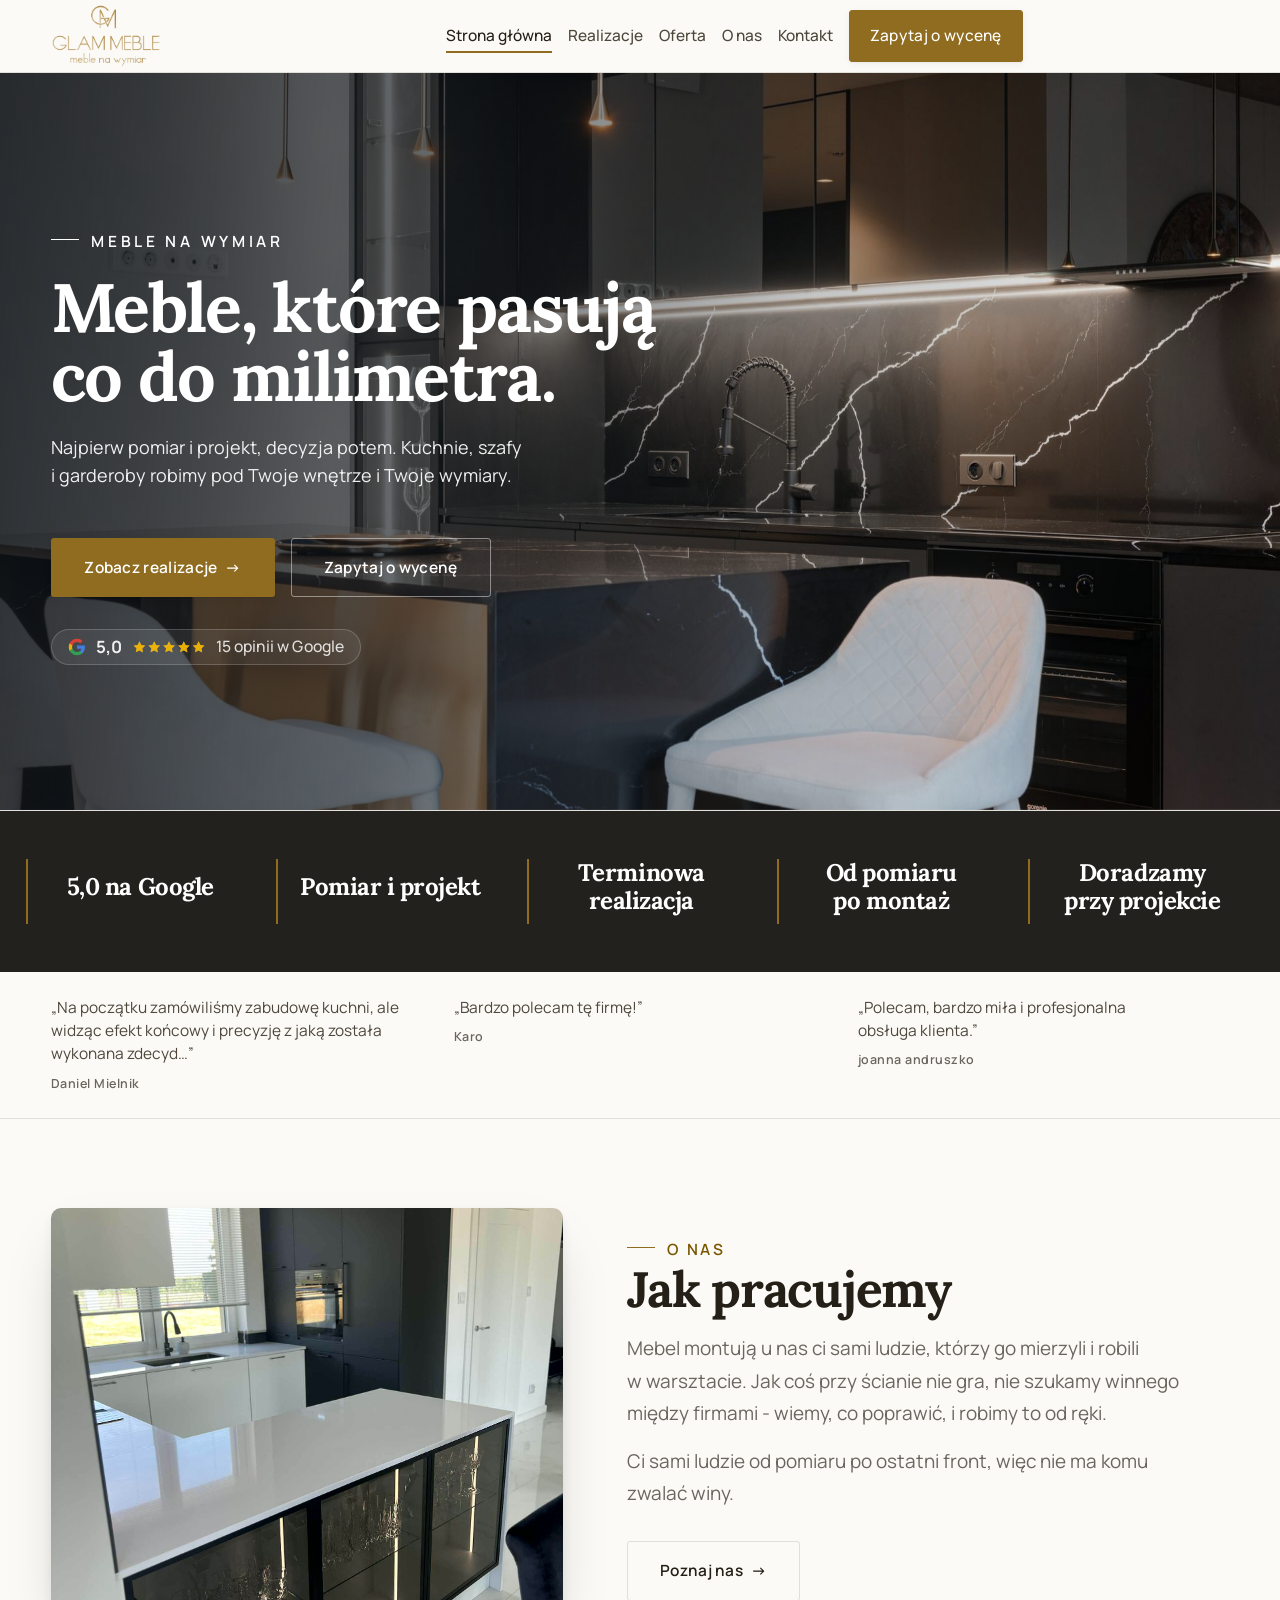
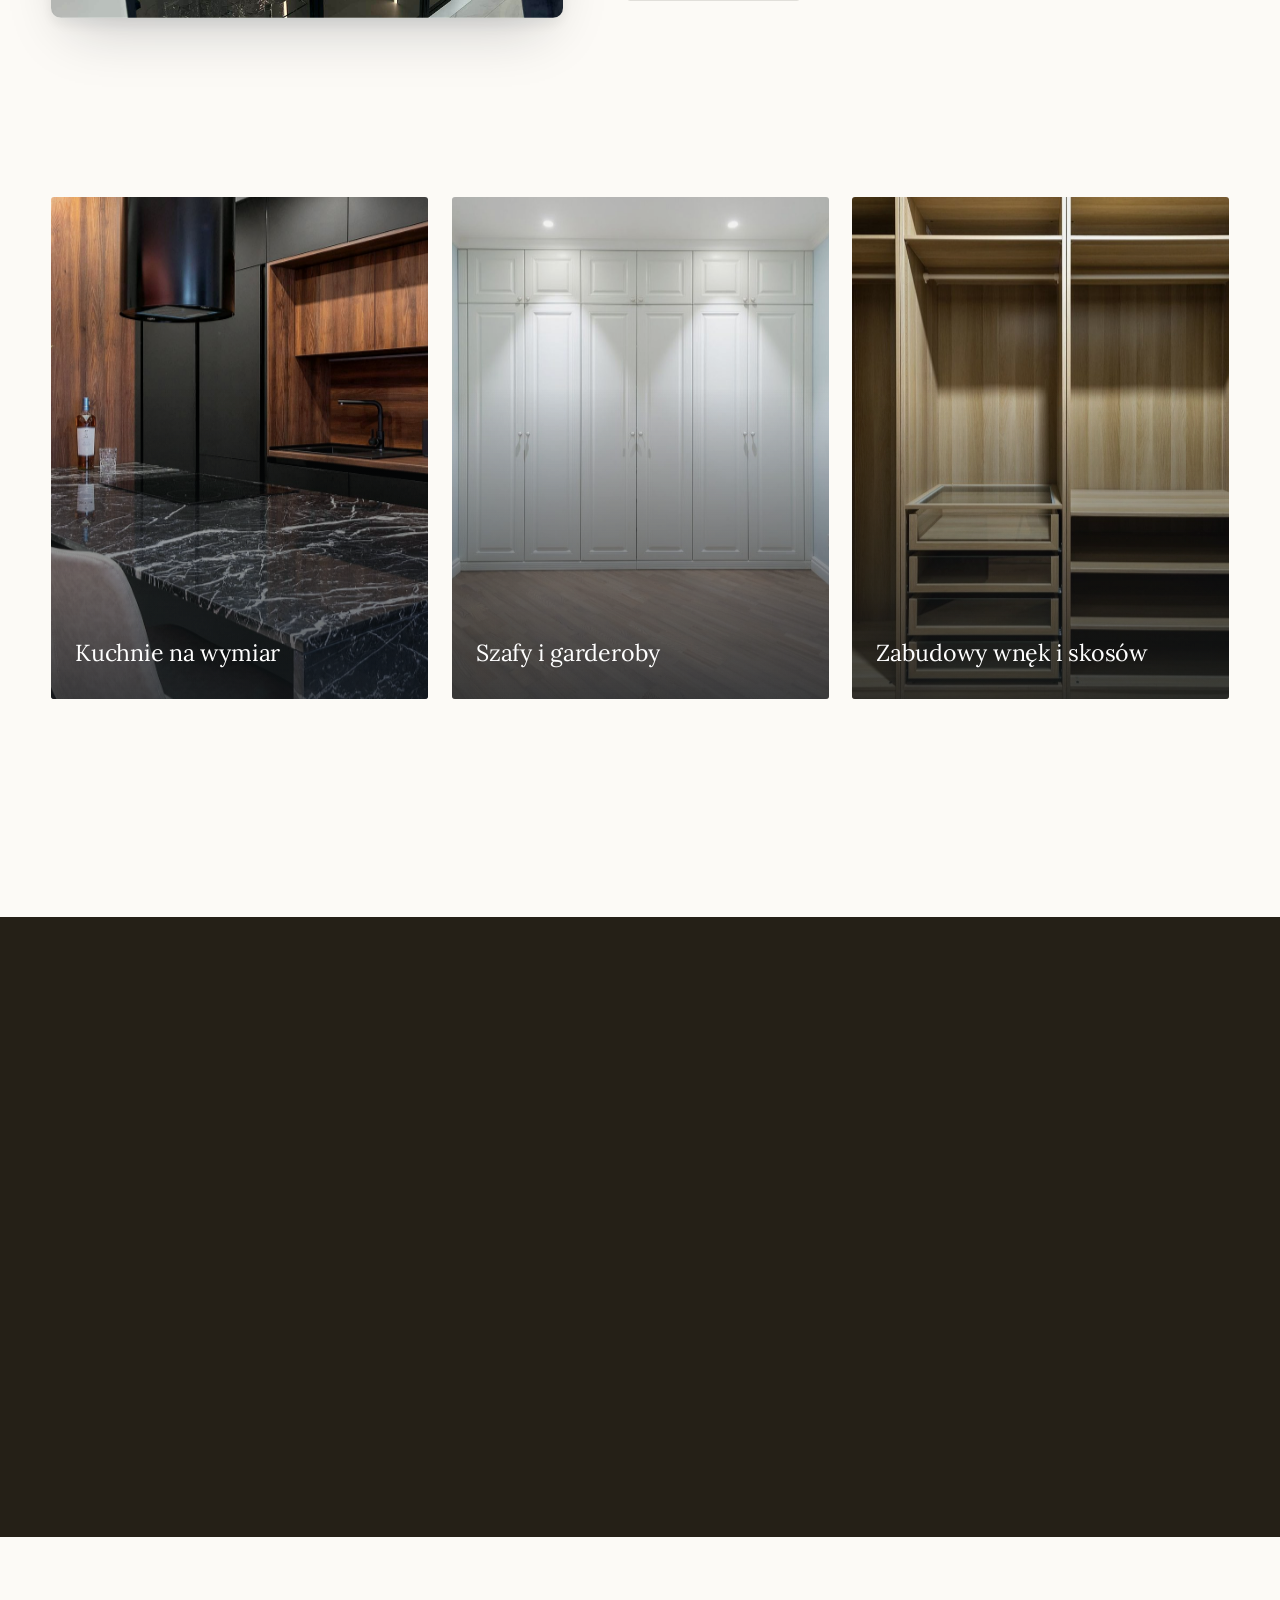
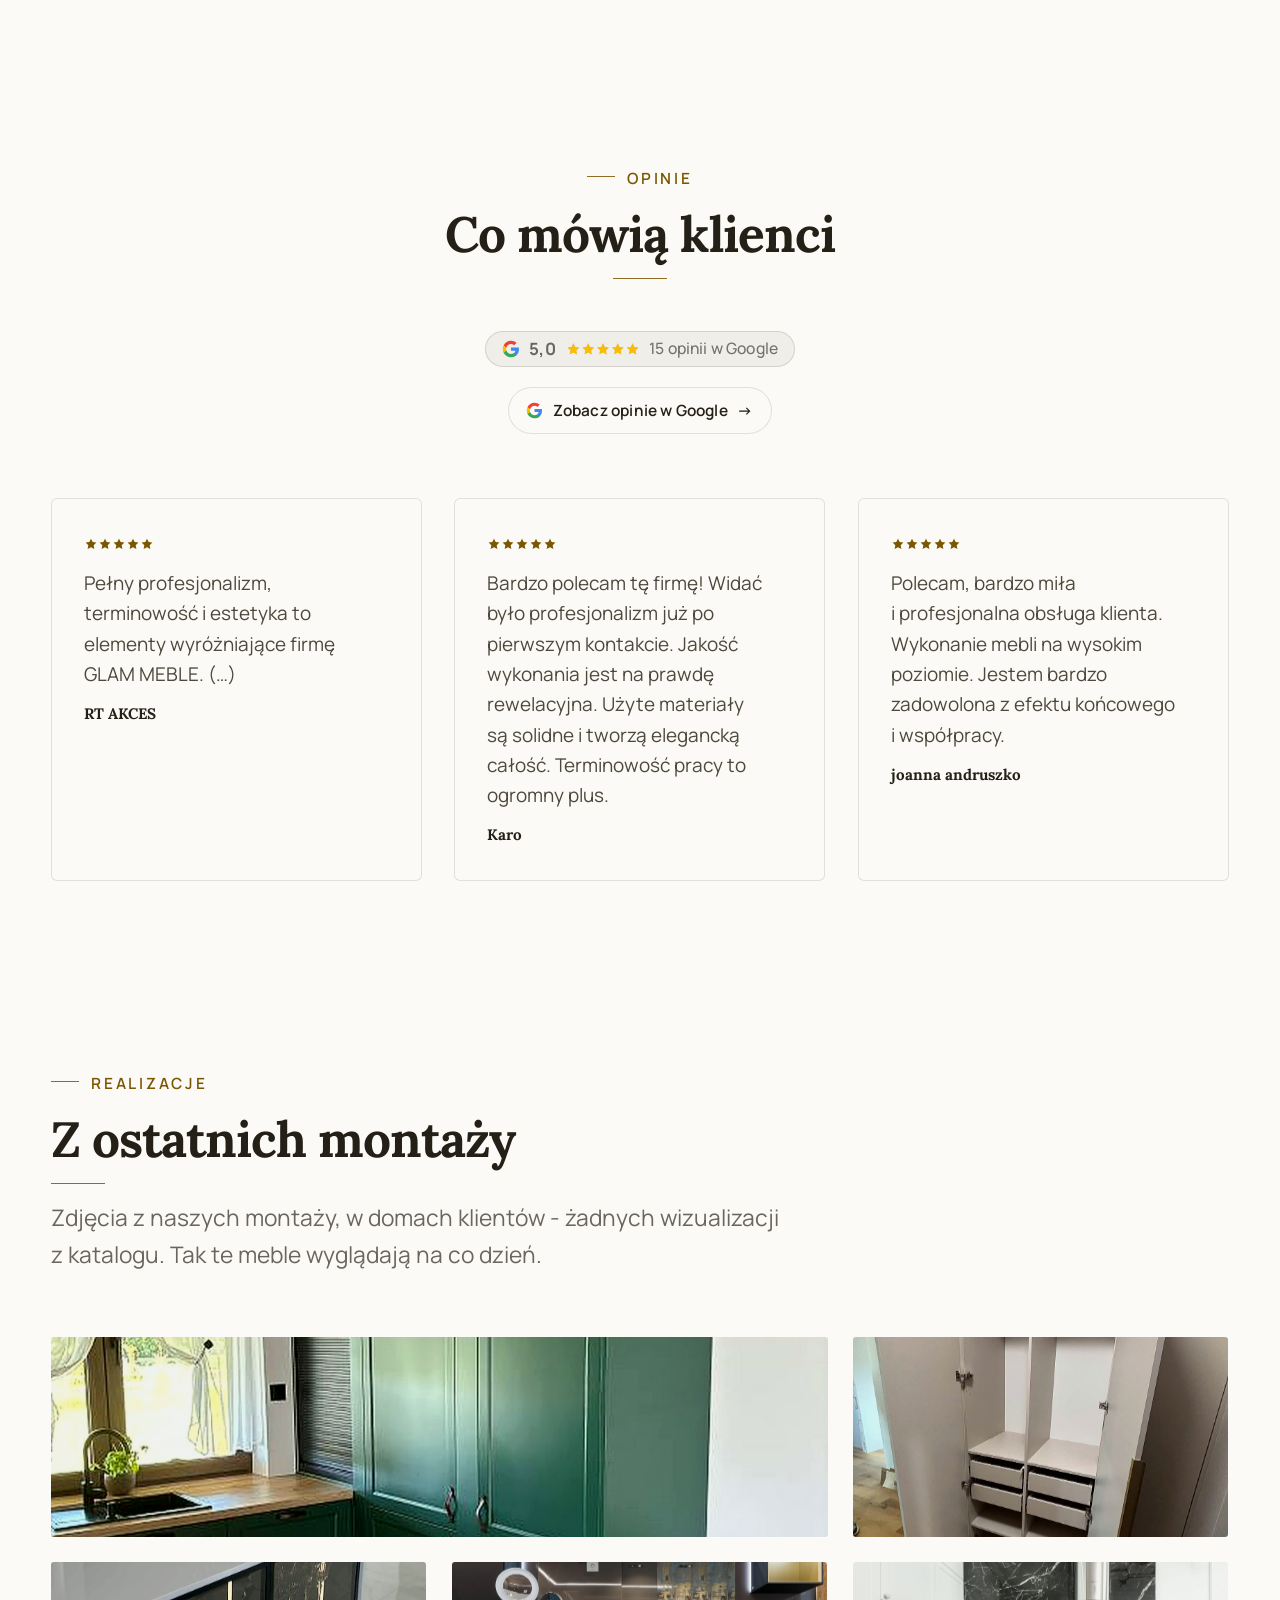
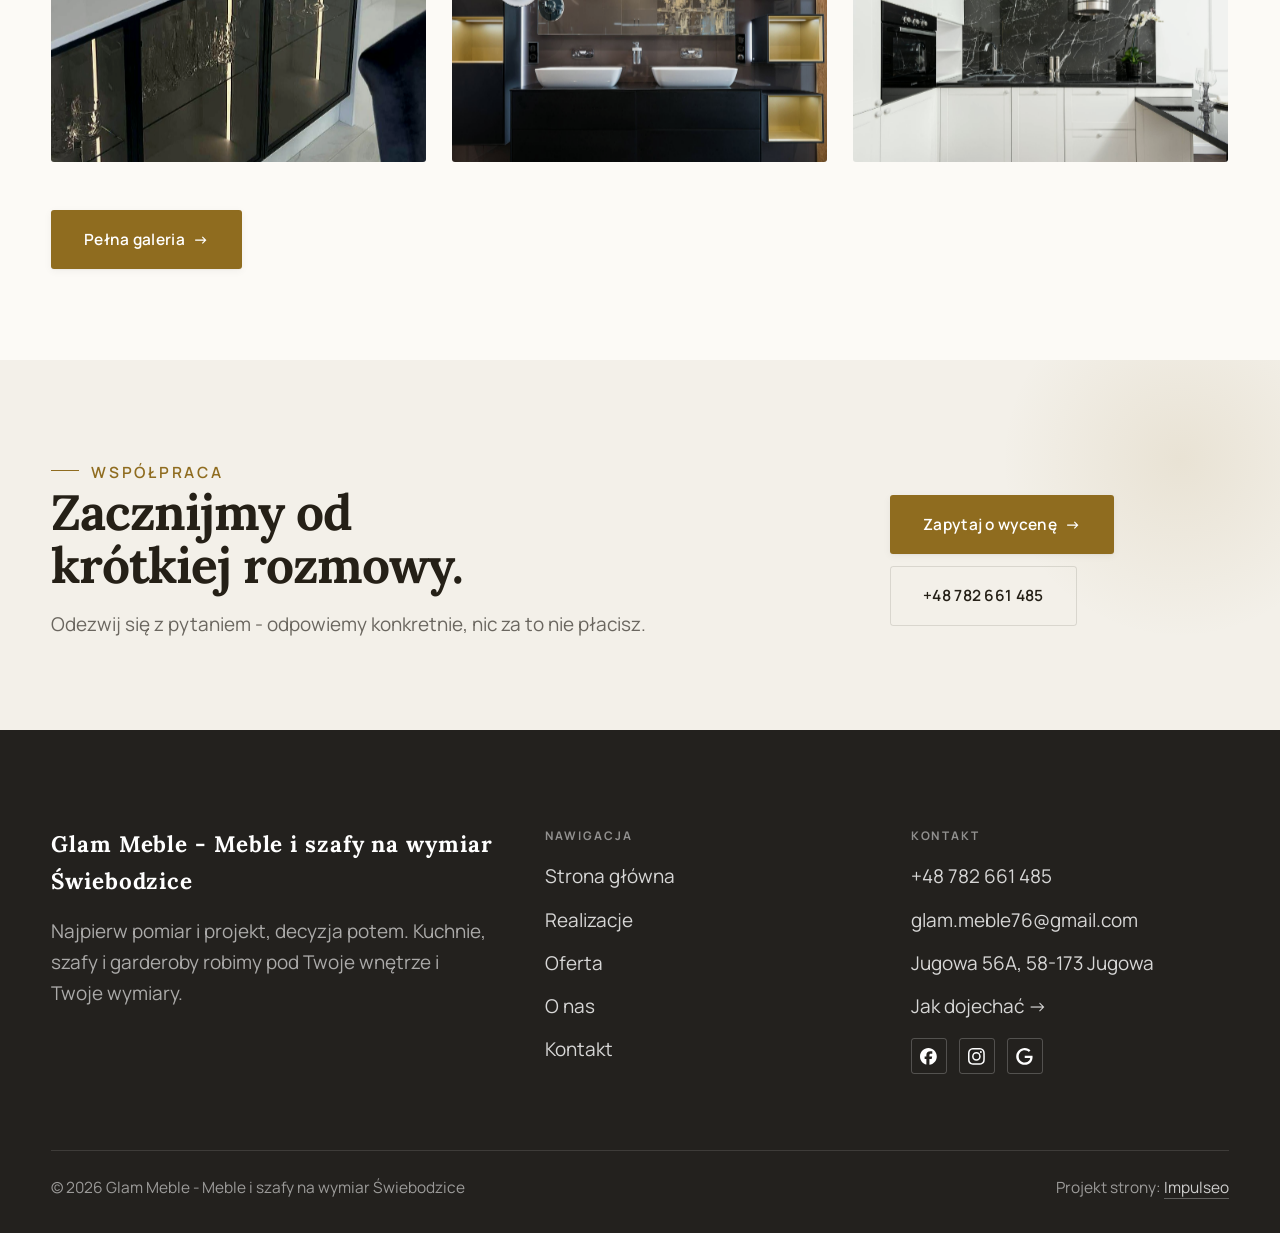
==== index.html @ 392a2110 "Strona demo: glam-meble-meble-i-szafy-na-wymiar-swiebodzice" ====
<!DOCTYPE html>
<html lang="pl">
<head>
<meta charset="UTF-8">
<meta name="viewport" content="width=device-width, initial-scale=1.0">
<title>Glam Meble - Meble i szafy na wymiar Świebodzice - meble na wymiar, kuchnie i szafy</title>
<meta name="description" content="Meble na wymiar w Świebodzicach: kuchnie, szafy i zabudowy pod Twoje wnętrze. Pomiar, projekt i montaż kuchni, szaf i garderób na wymiar. Zadzwoń: +48 782 661 485.">
<link rel="canonical" href="https://impulseo-pl.github.io/glam-meble-meble-i-szafy-na-wymiar-swiebodzice/">
<meta name="robots" content="noindex, nofollow">
<meta property="og:type" content="website">
<meta property="og:locale" content="pl_PL">
<meta property="og:site_name" content="Glam Meble - Meble i szafy na wymiar Świebodzice">
<meta property="og:title" content="Glam Meble - Meble i szafy na wymiar Świebodzice - meble na wymiar, kuchnie i szafy">
<meta property="og:description" content="Meble na wymiar w Świebodzicach: kuchnie, szafy i zabudowy pod Twoje wnętrze. Pomiar, projekt i montaż kuchni, szaf i garderób na wymiar. Zadzwoń: +48 782 661 485.">
<meta property="og:url" content="https://impulseo-pl.github.io/glam-meble-meble-i-szafy-na-wymiar-swiebodzice/">
<meta property="og:image" content="https://impulseo-pl.github.io/glam-meble-meble-i-szafy-na-wymiar-swiebodzice/img/og.jpg">
<meta property="og:image:width" content="1200">
<meta property="og:image:height" content="630">
<meta name="twitter:card" content="summary_large_image">
<script type="application/ld+json">{"@context": "https://schema.org", "@type": "HomeAndConstructionBusiness", "name": "Glam Meble - Meble i szafy na wymiar Świebodzice", "url": "https://impulseo-pl.github.io/glam-meble-meble-i-szafy-na-wymiar-swiebodzice/", "telephone": "+48782661485", "image": "https://impulseo-pl.github.io/glam-meble-meble-i-szafy-na-wymiar-swiebodzice/img/og.jpg", "areaServed": "Świebodzice", "sameAs": ["https://www.facebook.com/p/Glam-Meble-61574388712407/", "https://www.instagram.com/glam_meble_/", "https://www.google.com/maps?cid=4257442915311212069"]}</script>
<link rel="preconnect" href="https://fonts.googleapis.com">
<link rel="preconnect" href="https://fonts.gstatic.com" crossorigin>
<link href="https://fonts.googleapis.com/css2?family=Lora:wght@500;600;700&family=Manrope:wght@400;500;600&display=swap" rel="stylesheet">
<link rel="stylesheet" href="assets/styles.css?v=4cec102a">
</head>
<body>

<header class="nav">
  <div class="wrap nav-inner">
    <a class="brand brand-has-logo" href="index.html"><img class="brand-logo" src="img/logo.png" alt="Glam Meble - Meble i szafy na wymiar Świebodzice" width="603" height="350" decoding="async"></a>
    <nav class="nav-links">
      <a href="index.html" class="active" aria-current="page">Strona główna</a>
      <a href="realizacje.html">Realizacje</a>
      <a href="oferta.html">Oferta</a>
      <a href="o-nas.html">O nas</a>
      <a href="kontakt.html">Kontakt</a>
      <a href="kontakt.html" class="btn btn-accent">Zapytaj o wycenę</a>
    </nav>
    <button class="nav-toggle" aria-label="Menu"><span></span><span></span><span></span></button>
  </div>
</header>

<main>
<section class="hero-cine">
  <img src="img/hero.jpg" fetchpriority="high" data-rotate="img/g3.jpg|img/g5.jpg" alt="Glam Meble - Meble i szafy na wymiar Świebodzice - Meble, które pasują co do milimetra. " width="1772" height="1166">
  <div class="wrap">
    <div class="hero-copy">
      <span class="eyebrow">Meble na wymiar</span>
      <h1>Meble, które pasują co do milimetra. </h1>
      <p class="lead">Najpierw pomiar i projekt, decyzja potem. Kuchnie, szafy i garderoby robimy pod Twoje wnętrze i Twoje wymiary.</p>
      <div class="hero-actions">
        <a href="realizacje.html" class="btn btn-accent">Zobacz realizacje <span class="arr">→</span></a>
        <a href="kontakt.html" class="btn btn-ghost btn-on-dark">Zapytaj o wycenę</a>
      </div>
      <div style="margin-top:var(--space-6);color:#fff;font-weight:600;letter-spacing:.02em;opacity:.92"><span class="g-badge"><svg class="gb-ico" viewBox="0 0 24 24" width="18" height="18" aria-hidden="true"><path fill="#4285F4" d="M22.56 12.25c0-.78-.07-1.53-.2-2.25H12v4.26h5.92c-.26 1.37-1.04 2.53-2.21 3.31v2.77h3.57c2.08-1.92 3.28-4.74 3.28-8.09z"/><path fill="#34A853" d="M12 23c2.97 0 5.46-.98 7.28-2.66l-3.57-2.77c-.98.66-2.23 1.06-3.71 1.06-2.86 0-5.29-1.93-6.16-4.53H2.18v2.84C3.99 20.53 7.7 23 12 23z"/><path fill="#FBBC05" d="M5.84 14.09c-.22-.66-.35-1.36-.35-2.09s.13-1.43.35-2.09V7.07H2.18C1.43 8.55 1 10.22 1 12s.43 3.45 1.18 4.93l2.85-2.22.81-.62z"/><path fill="#EA4335" d="M12 5.38c1.62 0 3.06.56 4.21 1.64l3.15-3.15C17.45 2.09 14.97 1 12 1 7.7 1 3.99 3.47 2.18 7.07l3.66 2.84c.87-2.6 3.3-4.53 6.16-4.53z"/></svg><b class="gb-ocena">5,0</b><svg class="gb-stars" viewBox="0 0 90 18" width="74" height="14.8" aria-hidden="true"><g fill="currentColor" opacity=".26"><path transform="translate(0,0)" d="M9 1.6l2.2 4.46 4.92.72-3.56 3.47.84 4.9L9 12.74l-4.4 2.31.84-4.9L1.88 6.68l4.92-.72L9 1.6Z"/><path transform="translate(18,0)" d="M9 1.6l2.2 4.46 4.92.72-3.56 3.47.84 4.9L9 12.74l-4.4 2.31.84-4.9L1.88 6.68l4.92-.72L9 1.6Z"/><path transform="translate(36,0)" d="M9 1.6l2.2 4.46 4.92.72-3.56 3.47.84 4.9L9 12.74l-4.4 2.31.84-4.9L1.88 6.68l4.92-.72L9 1.6Z"/><path transform="translate(54,0)" d="M9 1.6l2.2 4.46 4.92.72-3.56 3.47.84 4.9L9 12.74l-4.4 2.31.84-4.9L1.88 6.68l4.92-.72L9 1.6Z"/><path transform="translate(72,0)" d="M9 1.6l2.2 4.46 4.92.72-3.56 3.47.84 4.9L9 12.74l-4.4 2.31.84-4.9L1.88 6.68l4.92-.72L9 1.6Z"/></g><clipPath id="gs1000"><rect x="0" y="0" width="90.0" height="18"/></clipPath><g fill="#FBBC04" clip-path="url(#gs1000)"><path transform="translate(0,0)" d="M9 1.6l2.2 4.46 4.92.72-3.56 3.47.84 4.9L9 12.74l-4.4 2.31.84-4.9L1.88 6.68l4.92-.72L9 1.6Z"/><path transform="translate(18,0)" d="M9 1.6l2.2 4.46 4.92.72-3.56 3.47.84 4.9L9 12.74l-4.4 2.31.84-4.9L1.88 6.68l4.92-.72L9 1.6Z"/><path transform="translate(36,0)" d="M9 1.6l2.2 4.46 4.92.72-3.56 3.47.84 4.9L9 12.74l-4.4 2.31.84-4.9L1.88 6.68l4.92-.72L9 1.6Z"/><path transform="translate(54,0)" d="M9 1.6l2.2 4.46 4.92.72-3.56 3.47.84 4.9L9 12.74l-4.4 2.31.84-4.9L1.88 6.68l4.92-.72L9 1.6Z"/><path transform="translate(72,0)" d="M9 1.6l2.2 4.46 4.92.72-3.56 3.47.84 4.9L9 12.74l-4.4 2.31.84-4.9L1.88 6.68l4.92-.72L9 1.6Z"/></g></svg><span class="gb-txt">15 opinii w Google</span></span></div>
    </div>
  </div>
</section>
<section class="strip n-5" style="padding-block:0">
  <div class="wrap">
    <div class="item reveal"><div class="k">5,0 na Google</div><div class="v"></div></div>
    <div class="item reveal"><div class="k">Pomiar i projekt</div><div class="v"></div></div>
    <div class="item reveal"><div class="k">Terminowa realizacja</div><div class="v"></div></div>
    <div class="item reveal"><div class="k">Od pomiaru po montaż</div><div class="v"></div></div>
    <div class="item reveal"><div class="k">Doradzamy przy projekcie</div><div class="v"></div></div>
  </div>
</section>
<section class="opinie-mini" aria-label="Opinie klientów">
  <div class="wrap">
    <div class="om-row">
      <div class="om-item reveal"><blockquote>„Na początku zamówiliśmy zabudowę kuchni, ale widząc efekt końcowy i precyzję z jaką została wykonana zdecyd…”</blockquote><span class="om-autor">Daniel Mielnik</span></div>
      <div class="om-item reveal"><blockquote>„Bardzo polecam tę firmę!”</blockquote><span class="om-autor">Karo</span></div>
      <div class="om-item reveal"><blockquote>„Polecam, bardzo miła i profesjonalna obsługa klienta.”</blockquote><span class="om-autor">joanna andruszko</span></div>
    </div>
  </div>
</section>
<section>
  <div class="wrap split">
    <div class="split-art reveal"><img src="img/about.jpg" alt="Glam Meble - Meble i szafy na wymiar Świebodzice - realizacja" loading="lazy" width="1536" height="2048" decoding="async"></div>
    <div class="split-copy reveal">
      <span class="eyebrow">O nas</span>
      <h2>Jak pracujemy</h2>
      <p class="muted">Mebel montują u nas ci sami ludzie, którzy go mierzyli i robili w warsztacie. Jak coś przy ścianie nie gra, nie szukamy winnego między firmami - wiemy, co poprawić, i robimy to od ręki.</p>
      <p class="muted">Ci sami ludzie od pomiaru po ostatni front, więc nie ma komu zwalać winy.</p>
      <a href="o-nas.html" class="btn btn-ghost">Poznaj nas <span class="arr">→</span></a>
    </div>
  </div>
</section>
<section class="gateways-band">
  <div class="wrap">
    <div class="gateways">
      <a href="oferta.html" class="gateway reveal"><img src="img/g8.jpg" alt="Kuchnie na wymiar" loading="lazy" width="1600" height="1066" decoding="async"><span class="g-ttl">Kuchnie na wymiar</span></a>
      <a href="oferta.html" class="gateway reveal"><img src="img/g14.jpg" alt="Szafy i garderoby" loading="lazy" width="1600" height="1068" decoding="async"><span class="g-ttl">Szafy i garderoby</span></a>
      <a href="oferta.html" class="gateway reveal"><img src="img/g9.jpg" alt="Zabudowy wnęk i skosów" loading="lazy" width="1600" height="1067" decoding="async"><span class="g-ttl">Zabudowy wnęk i skosów</span></a>
    </div>
  </div>
</section>
<section class="stopklatka" aria-hidden="true">
  <div class="stk-bg" style="background-image:url(img/g13.jpg)"></div>
</section>
<section class="opinie">
  <div class="wrap">
    <div class="head center reveal">
      <span class="eyebrow">Opinie</span>
      <h2>Co mówią klienci</h2>
    </div>
    <p class="op-meta reveal"><span class="g-badge"><svg class="gb-ico" viewBox="0 0 24 24" width="18" height="18" aria-hidden="true"><path fill="#4285F4" d="M22.56 12.25c0-.78-.07-1.53-.2-2.25H12v4.26h5.92c-.26 1.37-1.04 2.53-2.21 3.31v2.77h3.57c2.08-1.92 3.28-4.74 3.28-8.09z"/><path fill="#34A853" d="M12 23c2.97 0 5.46-.98 7.28-2.66l-3.57-2.77c-.98.66-2.23 1.06-3.71 1.06-2.86 0-5.29-1.93-6.16-4.53H2.18v2.84C3.99 20.53 7.7 23 12 23z"/><path fill="#FBBC05" d="M5.84 14.09c-.22-.66-.35-1.36-.35-2.09s.13-1.43.35-2.09V7.07H2.18C1.43 8.55 1 10.22 1 12s.43 3.45 1.18 4.93l2.85-2.22.81-.62z"/><path fill="#EA4335" d="M12 5.38c1.62 0 3.06.56 4.21 1.64l3.15-3.15C17.45 2.09 14.97 1 12 1 7.7 1 3.99 3.47 2.18 7.07l3.66 2.84c.87-2.6 3.3-4.53 6.16-4.53z"/></svg><b class="gb-ocena">5,0</b><svg class="gb-stars" viewBox="0 0 90 18" width="74" height="14.8" aria-hidden="true"><g fill="currentColor" opacity=".26"><path transform="translate(0,0)" d="M9 1.6l2.2 4.46 4.92.72-3.56 3.47.84 4.9L9 12.74l-4.4 2.31.84-4.9L1.88 6.68l4.92-.72L9 1.6Z"/><path transform="translate(18,0)" d="M9 1.6l2.2 4.46 4.92.72-3.56 3.47.84 4.9L9 12.74l-4.4 2.31.84-4.9L1.88 6.68l4.92-.72L9 1.6Z"/><path transform="translate(36,0)" d="M9 1.6l2.2 4.46 4.92.72-3.56 3.47.84 4.9L9 12.74l-4.4 2.31.84-4.9L1.88 6.68l4.92-.72L9 1.6Z"/><path transform="translate(54,0)" d="M9 1.6l2.2 4.46 4.92.72-3.56 3.47.84 4.9L9 12.74l-4.4 2.31.84-4.9L1.88 6.68l4.92-.72L9 1.6Z"/><path transform="translate(72,0)" d="M9 1.6l2.2 4.46 4.92.72-3.56 3.47.84 4.9L9 12.74l-4.4 2.31.84-4.9L1.88 6.68l4.92-.72L9 1.6Z"/></g><clipPath id="gs1000"><rect x="0" y="0" width="90.0" height="18"/></clipPath><g fill="#FBBC04" clip-path="url(#gs1000)"><path transform="translate(0,0)" d="M9 1.6l2.2 4.46 4.92.72-3.56 3.47.84 4.9L9 12.74l-4.4 2.31.84-4.9L1.88 6.68l4.92-.72L9 1.6Z"/><path transform="translate(18,0)" d="M9 1.6l2.2 4.46 4.92.72-3.56 3.47.84 4.9L9 12.74l-4.4 2.31.84-4.9L1.88 6.68l4.92-.72L9 1.6Z"/><path transform="translate(36,0)" d="M9 1.6l2.2 4.46 4.92.72-3.56 3.47.84 4.9L9 12.74l-4.4 2.31.84-4.9L1.88 6.68l4.92-.72L9 1.6Z"/><path transform="translate(54,0)" d="M9 1.6l2.2 4.46 4.92.72-3.56 3.47.84 4.9L9 12.74l-4.4 2.31.84-4.9L1.88 6.68l4.92-.72L9 1.6Z"/><path transform="translate(72,0)" d="M9 1.6l2.2 4.46 4.92.72-3.56 3.47.84 4.9L9 12.74l-4.4 2.31.84-4.9L1.88 6.68l4.92-.72L9 1.6Z"/></g></svg><span class="gb-txt">15 opinii w Google</span></span></p>
    <p class="op-meta reveal"><a class="op-google" href="https://www.google.com/maps?cid=4257442915311212069" target="_blank" rel="noopener"><svg class="op-g-ico" viewBox="0 0 24 24" width="17" height="17" aria-hidden="true"><path fill="#4285F4" d="M22.56 12.25c0-.78-.07-1.53-.2-2.25H12v4.26h5.92c-.26 1.37-1.04 2.53-2.21 3.31v2.77h3.57c2.08-1.92 3.28-4.74 3.28-8.09z"/><path fill="#34A853" d="M12 23c2.97 0 5.46-.98 7.28-2.66l-3.57-2.77c-.98.66-2.23 1.06-3.71 1.06-2.86 0-5.29-1.93-6.16-4.53H2.18v2.84C3.99 20.53 7.7 23 12 23z"/><path fill="#FBBC05" d="M5.84 14.09c-.22-.66-.35-1.36-.35-2.09s.13-1.43.35-2.09V7.07H2.18C1.43 8.55 1 10.22 1 12s.43 3.45 1.18 4.93l2.85-2.22.81-.62z"/><path fill="#EA4335" d="M12 5.38c1.62 0 3.06.56 4.21 1.64l3.15-3.15C17.45 2.09 14.97 1 12 1 7.7 1 3.99 3.47 2.18 7.07l3.66 2.84c.87-2.6 3.3-4.53 6.16-4.53z"/></svg><span>Zobacz opinie w Google</span><span class="arr">→</span></a></p>
    <div class="opinie-grid">
      <figure class="op-card reveal"><span class="op-star"><svg class="ico-star" width="14" height="14" viewBox="0 0 24 24" style="vertical-align:-2px" aria-hidden="true"><path d="M12 2.8l2.85 5.8 6.4.93-4.63 4.5 1.1 6.37L12 17.4l-5.72 3 1.1-6.37-4.63-4.5 6.4-.93L12 2.8Z" fill="currentColor"/></svg><svg class="ico-star" width="14" height="14" viewBox="0 0 24 24" style="vertical-align:-2px" aria-hidden="true"><path d="M12 2.8l2.85 5.8 6.4.93-4.63 4.5 1.1 6.37L12 17.4l-5.72 3 1.1-6.37-4.63-4.5 6.4-.93L12 2.8Z" fill="currentColor"/></svg><svg class="ico-star" width="14" height="14" viewBox="0 0 24 24" style="vertical-align:-2px" aria-hidden="true"><path d="M12 2.8l2.85 5.8 6.4.93-4.63 4.5 1.1 6.37L12 17.4l-5.72 3 1.1-6.37-4.63-4.5 6.4-.93L12 2.8Z" fill="currentColor"/></svg><svg class="ico-star" width="14" height="14" viewBox="0 0 24 24" style="vertical-align:-2px" aria-hidden="true"><path d="M12 2.8l2.85 5.8 6.4.93-4.63 4.5 1.1 6.37L12 17.4l-5.72 3 1.1-6.37-4.63-4.5 6.4-.93L12 2.8Z" fill="currentColor"/></svg><svg class="ico-star" width="14" height="14" viewBox="0 0 24 24" style="vertical-align:-2px" aria-hidden="true"><path d="M12 2.8l2.85 5.8 6.4.93-4.63 4.5 1.1 6.37L12 17.4l-5.72 3 1.1-6.37-4.63-4.5 6.4-.93L12 2.8Z" fill="currentColor"/></svg></span><blockquote>Pełny profesjonalizm, terminowość i estetyka to elementy wyróżniające firmę GLAM MEBLE. (…)</blockquote><span class="op-autor">RT AKCES</span></figure>
      <figure class="op-card reveal"><span class="op-star"><svg class="ico-star" width="14" height="14" viewBox="0 0 24 24" style="vertical-align:-2px" aria-hidden="true"><path d="M12 2.8l2.85 5.8 6.4.93-4.63 4.5 1.1 6.37L12 17.4l-5.72 3 1.1-6.37-4.63-4.5 6.4-.93L12 2.8Z" fill="currentColor"/></svg><svg class="ico-star" width="14" height="14" viewBox="0 0 24 24" style="vertical-align:-2px" aria-hidden="true"><path d="M12 2.8l2.85 5.8 6.4.93-4.63 4.5 1.1 6.37L12 17.4l-5.72 3 1.1-6.37-4.63-4.5 6.4-.93L12 2.8Z" fill="currentColor"/></svg><svg class="ico-star" width="14" height="14" viewBox="0 0 24 24" style="vertical-align:-2px" aria-hidden="true"><path d="M12 2.8l2.85 5.8 6.4.93-4.63 4.5 1.1 6.37L12 17.4l-5.72 3 1.1-6.37-4.63-4.5 6.4-.93L12 2.8Z" fill="currentColor"/></svg><svg class="ico-star" width="14" height="14" viewBox="0 0 24 24" style="vertical-align:-2px" aria-hidden="true"><path d="M12 2.8l2.85 5.8 6.4.93-4.63 4.5 1.1 6.37L12 17.4l-5.72 3 1.1-6.37-4.63-4.5 6.4-.93L12 2.8Z" fill="currentColor"/></svg><svg class="ico-star" width="14" height="14" viewBox="0 0 24 24" style="vertical-align:-2px" aria-hidden="true"><path d="M12 2.8l2.85 5.8 6.4.93-4.63 4.5 1.1 6.37L12 17.4l-5.72 3 1.1-6.37-4.63-4.5 6.4-.93L12 2.8Z" fill="currentColor"/></svg></span><blockquote>Bardzo polecam tę firmę! Widać było profesjonalizm już po pierwszym kontakcie. Jakość wykonania jest na prawdę rewelacyjna. Użyte materiały są solidne i tworzą elegancką całość. Terminowość pracy to ogromny plus.</blockquote><span class="op-autor">Karo</span></figure>
      <figure class="op-card reveal"><span class="op-star"><svg class="ico-star" width="14" height="14" viewBox="0 0 24 24" style="vertical-align:-2px" aria-hidden="true"><path d="M12 2.8l2.85 5.8 6.4.93-4.63 4.5 1.1 6.37L12 17.4l-5.72 3 1.1-6.37-4.63-4.5 6.4-.93L12 2.8Z" fill="currentColor"/></svg><svg class="ico-star" width="14" height="14" viewBox="0 0 24 24" style="vertical-align:-2px" aria-hidden="true"><path d="M12 2.8l2.85 5.8 6.4.93-4.63 4.5 1.1 6.37L12 17.4l-5.72 3 1.1-6.37-4.63-4.5 6.4-.93L12 2.8Z" fill="currentColor"/></svg><svg class="ico-star" width="14" height="14" viewBox="0 0 24 24" style="vertical-align:-2px" aria-hidden="true"><path d="M12 2.8l2.85 5.8 6.4.93-4.63 4.5 1.1 6.37L12 17.4l-5.72 3 1.1-6.37-4.63-4.5 6.4-.93L12 2.8Z" fill="currentColor"/></svg><svg class="ico-star" width="14" height="14" viewBox="0 0 24 24" style="vertical-align:-2px" aria-hidden="true"><path d="M12 2.8l2.85 5.8 6.4.93-4.63 4.5 1.1 6.37L12 17.4l-5.72 3 1.1-6.37-4.63-4.5 6.4-.93L12 2.8Z" fill="currentColor"/></svg><svg class="ico-star" width="14" height="14" viewBox="0 0 24 24" style="vertical-align:-2px" aria-hidden="true"><path d="M12 2.8l2.85 5.8 6.4.93-4.63 4.5 1.1 6.37L12 17.4l-5.72 3 1.1-6.37-4.63-4.5 6.4-.93L12 2.8Z" fill="currentColor"/></svg></span><blockquote>Polecam, bardzo miła i profesjonalna obsługa klienta. Wykonanie mebli na wysokim poziomie. Jestem bardzo zadowolona z efektu końcowego i współpracy.</blockquote><span class="op-autor">joanna andruszko</span></figure>
    </div>
  </div>
</section>
<section>
  <div class="wrap">
    <div class="head reveal">
      <span class="eyebrow">Realizacje</span>
      <h2>Z ostatnich montaży</h2>
      <p>Zdjęcia z naszych montaży, w domach klientów - żadnych wizualizacji z katalogu. Tak te meble wyglądają na co dzień.</p>
    </div>
    <div class="gallery">
      <div class="tile t-two3 reveal"><img src="img/g1.jpg" alt="Glam Meble - Meble i szafy na wymiar Świebodzice" loading="lazy" width="972" height="1296" decoding="async"></div>
      <div class="tile t-third reveal"><img src="img/g2.jpg" alt="Glam Meble - Meble i szafy na wymiar Świebodzice" loading="lazy" width="1080" height="1243" decoding="async"></div>
      <div class="tile t-third reveal"><img src="img/g4.jpg" alt="Glam Meble - Meble i szafy na wymiar Świebodzice" loading="lazy" width="953" height="1024" decoding="async"></div>
      <div class="tile t-third reveal"><img src="img/g6.jpg" alt="Glam Meble - Meble i szafy na wymiar Świebodzice" loading="lazy" width="1880" height="1225" decoding="async"></div>
      <div class="tile t-third reveal"><img src="img/g7.jpg" alt="Glam Meble - Meble i szafy na wymiar Świebodzice" loading="lazy" width="1880" height="1255" decoding="async"></div>
    </div>
    <div style="margin-top:var(--space-7)" class="reveal"><a href="realizacje.html" class="btn btn-accent">Pełna galeria <span class="arr">→</span></a></div>
  </div>
</section>
<section class="cta">
  <div class="wrap">
    <div class="reveal">
      <span class="eyebrow">Współpraca</span>
      <h2>Zacznijmy od krótkiej rozmowy.</h2>
      <p>Odezwij się z pytaniem - odpowiemy konkretnie, nic za to nie płacisz.</p>
    </div>
    <div class="cta-actions reveal">
      <a href="kontakt.html" class="btn btn-light">Zapytaj o wycenę <span class="arr">→</span></a>
      <a href="tel:+48782661485" class="btn btn-ghost btn-ghost-cta">+48 782 661 485</a>
    </div>
  </div>
</section>
</main>

<footer>
  <div class="wrap">
    <div class="foot-grid">
      <div class="foot-brand">
        <div class="name">Glam Meble - Meble i szafy na wymiar Świebodzice</div>
        <p>Najpierw pomiar i projekt, decyzja potem. Kuchnie, szafy i garderoby robimy pod Twoje wnętrze i Twoje wymiary.</p>
      </div>
      <div class="foot-col">
        <h4>Nawigacja</h4>
        <a href="index.html">Strona główna</a>
        <a href="realizacje.html">Realizacje</a>
        <a href="oferta.html">Oferta</a>
        <a href="o-nas.html">O nas</a>
        <a href="kontakt.html">Kontakt</a>
      </div>
      <div class="foot-col">
        <h4>Kontakt</h4>
        <a href="tel:+48782661485">+48 782 661 485</a>
        <a href="mailto:glam.meble76@gmail.com">glam.meble76@gmail.com</a>
        <p>Jugowa 56A, 58-173 Jugowa</p>
        <a href="https://www.google.com/maps?cid=4257442915311212069" target="_blank" rel="noopener">Jak dojechać →</a>
      <div class="foot-soc">
        <a class="soc" href="https://www.facebook.com/p/Glam-Meble-61574388712407/" target="_blank" rel="noopener" aria-label="Facebook - Glam Meble - Meble i szafy na wymiar Świebodzice"><svg viewBox="0 0 24 24" aria-hidden="true" focusable="false"><path d="M9.101 23.691v-7.98H6.627v-3.667h2.474v-1.58c0-4.085 1.848-5.978 5.858-5.978.401 0 .955.042 1.468.103a8.68 8.68 0 0 1 1.141.195v3.325a8.623 8.623 0 0 0-.653-.036 26.805 26.805 0 0 0-.733-.009c-.707 0-1.259.096-1.675.309a1.686 1.686 0 0 0-.679.622c-.258.42-.374.995-.374 1.752v1.297h3.919l-.386 2.103-.287 1.564h-3.246v8.245C19.396 23.238 24 18.179 24 12.044c0-6.627-5.373-12-12-12s-12 5.373-12 12c0 5.628 3.874 10.35 9.101 11.647Z" fill="currentColor"/></svg></a>
        <a class="soc" href="https://www.instagram.com/glam_meble_/" target="_blank" rel="noopener" aria-label="Instagram - Glam Meble - Meble i szafy na wymiar Świebodzice"><svg viewBox="0 0 24 24" aria-hidden="true" focusable="false"><path d="M7.0301.084c-1.2768.0602-2.1487.264-2.911.5634-.7888.3075-1.4575.72-2.1228 1.3877-.6652.6677-1.075 1.3368-1.3802 2.127-.2954.7638-.4956 1.6365-.552 2.914-.0564 1.2775-.0689 1.6882-.0626 4.947.0062 3.2586.0206 3.6671.0825 4.9473.061 1.2765.264 2.1482.5635 2.9107.308.7889.72 1.4573 1.388 2.1228.6679.6655 1.3365 1.0743 2.1285 1.38.7632.295 1.6361.4961 2.9134.552 1.2773.056 1.6884.069 4.9462.0627 3.2578-.0062 3.668-.0207 4.9478-.0814 1.28-.0607 2.147-.2652 2.9098-.5633.7889-.3086 1.4578-.72 2.1228-1.3881.665-.6682 1.0745-1.3378 1.3795-2.1284.2957-.7632.4966-1.636.552-2.9124.056-1.2809.0692-1.6898.063-4.948-.0063-3.2583-.021-3.6668-.0817-4.9465-.0607-1.2797-.264-2.1487-.5633-2.9117-.3084-.7889-.72-1.4568-1.3876-2.1228C21.2982 1.33 20.628.9208 19.8378.6165 19.074.321 18.2017.1197 16.9244.0645 15.6471.0093 15.236-.005 11.977.0014 8.718.0076 8.31.0215 7.0301.0839m.1402 21.6932c-1.17-.0509-1.8053-.2453-2.2287-.408-.5606-.216-.96-.4771-1.3819-.895-.422-.4178-.6811-.8186-.9-1.378-.1644-.4234-.3624-1.058-.4171-2.228-.0595-1.2645-.072-1.6442-.079-4.848-.007-3.2037.0053-3.583.0607-4.848.05-1.169.2456-1.805.408-2.2282.216-.5613.4762-.96.895-1.3816.4188-.4217.8184-.6814 1.3783-.9003.423-.1651 1.0575-.3614 2.227-.4171 1.2655-.06 1.6447-.072 4.848-.079 3.2033-.007 3.5835.005 4.8495.0608 1.169.0508 1.8053.2445 2.228.408.5608.216.96.4754 1.3816.895.4217.4194.6816.8176.9005 1.3787.1653.4217.3617 1.056.4169 2.2263.0602 1.2655.0739 1.645.0796 4.848.0058 3.203-.0055 3.5834-.061 4.848-.051 1.17-.245 1.8055-.408 2.2294-.216.5604-.4763.96-.8954 1.3814-.419.4215-.8181.6811-1.3783.9-.4224.1649-1.0577.3617-2.2262.4174-1.2656.0595-1.6448.072-4.8493.079-3.2045.007-3.5825-.006-4.848-.0608M16.953 5.5864A1.44 1.44 0 1 0 18.39 4.144a1.44 1.44 0 0 0-1.437 1.4424M5.8385 12.012c.0067 3.4032 2.7706 6.1557 6.173 6.1493 3.4026-.0065 6.157-2.7701 6.1506-6.1733-.0065-3.4032-2.771-6.1565-6.174-6.1498-3.403.0067-6.156 2.771-6.1496 6.1738M8 12.0077a4 4 0 1 1 4.008 3.9921A3.9996 3.9996 0 0 1 8 12.0077" fill="currentColor"/></svg></a>
        <a class="soc" href="https://www.google.com/maps?cid=4257442915311212069" target="_blank" rel="noopener" aria-label="Google - Glam Meble - Meble i szafy na wymiar Świebodzice"><svg viewBox="0 0 24 24" aria-hidden="true" focusable="false"><path d="M12.48 10.92v3.28h7.84c-.24 1.84-.853 3.187-1.787 4.133-1.147 1.147-2.933 2.4-6.053 2.4-4.827 0-8.6-3.893-8.6-8.72s3.773-8.72 8.6-8.72c2.6 0 4.507 1.027 5.907 2.347l2.307-2.307C18.747 1.44 16.133 0 12.48 0 5.867 0 .307 5.387.307 12s5.56 12 12.173 12c3.573 0 6.267-1.173 8.373-3.36 2.16-2.16 2.84-5.213 2.84-7.667 0-.76-.053-1.467-.173-2.053H12.48z" fill="currentColor"/></svg></a>
      </div>
      </div>
    </div>
    <div class="foot-bot">
      <span>© 2026 Glam Meble - Meble i szafy na wymiar Świebodzice</span>
      <span>Projekt strony: <a class="foot-credit" href="https://impulseo.pl" target="_blank" rel="noopener">Impulseo</a></span>
    </div>
  </div>
</footer>
<div class="sticky-reserve"><a class="sr-book" href="kontakt.html">Zapytaj o wycenę</a><a class="sr-call" href="tel:+48782661485" aria-label="Zadzwoń"><svg class="ico-tel" width="16" height="16" viewBox="0 0 24 24" fill="none" aria-hidden="true"><path d="M6.6 10.8a15.5 15.5 0 0 0 6.6 6.6l2.2-2.2a1 1 0 0 1 1-.24 11.4 11.4 0 0 0 3.6.58 1 1 0 0 1 1 1V20a1 1 0 0 1-1 1A17 17 0 0 1 3 4a1 1 0 0 1 1-1h3.5a1 1 0 0 1 1 1c0 1.25.2 2.46.58 3.6a1 1 0 0 1-.25 1l-2.23 2.2Z" fill="currentColor"/></svg></a></div>
<div class="demo-wazne" data-do="2026-10-28" data-cykl="3" hidden><svg class="dw-ico" width="13" height="13" viewBox="0 0 24 24" fill="none" aria-hidden="true"><circle cx="12" cy="12" r="8.6" stroke="currentColor" stroke-width="1.8"/><path d="M12 7.2V12l3.3 2" stroke="currentColor" stroke-width="1.8" stroke-linecap="round"/></svg><span class="dw-txt"></span></div>

<script src="assets/main.js"></script>
</body>
</html>
---- assets/styles.css ----
/* ============================================================
   STOLBASZ — premium, architektoniczny B2B fit-out
   Jasna paleta, zero brązu. System wg premium-web-craft.
   Projekt strony: Impulseo (impulseo.pl)
   ============================================================ */

:root{
  /* PALETA — jasna, architektoniczna, chłodna */
  --paper:#F3F1EC;          /* główne tło */
  --paper-2:#E6E3DB;        /* sekcje alternatywne (chłodny jasny szary) */
  --paper-3:#E6E3DB;        /* delikatne wypełnienia */
  --ink:#23211E;            /* tekst główny — chłodny grafit */
  --ink-soft:#43403A;       /* nagłówki drugorzędne */
  --muted:#87837A;          /* tekst poboczny */
  --line:rgba(35,33,30,.12);/* hairline */
  --accent:#8A6B3C;         /* stonowany petrol-slate — jedyny akcent */
  --accent-d:#6E5430;
  --accent-soft:rgba(138,107,60,.10);
  --dark:#23211E;           /* sekcje ciemne (stopka/CTA) */

  /* HOVER ZDJĘĆ — JEDEN standard dla całego silnika (decyzja K. 04.08.2026, artefakt z wariantami).
     AKTUALNE (K.+Szymon 09.08.2026, wybór z artefaktu 6 wariantów): zoom 1.05 przy 1.4s -
     przy tak długim czasie mocniejszy kadr NIE skacze, tylko „oddycha". Poprzedni standard
     (1.02 / .55s z 04.08) odbierany jako dynamiczny i szybki.
     Spoczynek lekko przygaszony, ale TYLKO tam, gdzie jest mysz (@media hover:hover) —
     na telefonie zdjęcia zostają w pełnej jasności. */
  --img-zoom:1.05;                   /* K.+Szymon 09.08: wariant F z artefaktu porównawczego */
  --img-rest:brightness(.95) saturate(.99);
  --img-hot:brightness(1.06) saturate(1.05);
  --img-dur:1.4s;                    /* K.+Szymon 09.08 (wariant F): powoli = elegancko */
  --img-ease:cubic-bezier(.16,.84,.44,1);  /* miękki ogon, efekt „oddychania" */

  /* ODSTĘPY — skala 4/8 */
  --space-1:4px; --space-2:8px; --space-3:12px; --space-4:16px; --space-5:24px;
  --space-6:32px; --space-7:48px; --space-8:64px; --space-9:96px; --space-10:128px;

  /* TYPOGRAFIA — fluid clamp() (skala podbita 16.07.2026: większe, czytelniejsze litery — uwaga Adama) */
  --text-sm:clamp(.9rem,.87rem + .12vw,1rem);
  --text-base:clamp(1.08rem,1.04rem + .18vw,1.2rem);
  --text-lg:clamp(1.24rem,1.15rem + .34vw,1.44rem);
  --text-h3:clamp(1.34rem,1.22rem + .55vw,1.66rem);
  --text-h2:clamp(2.1rem,1.66rem + 2.1vw,3.1rem);
  --text-h1:clamp(2.9rem,2.1rem + 4vw,5.1rem);

  /* PROMIENIE — architektoniczne, raczej ostre */
  --r-sm:3px; --r-md:6px; --r-lg:10px;

  /* RUCH */
  --ease:cubic-bezier(.25,.46,.45,.94); --dur:.24s;

  /* CIENIE — miękkie, warstwowe */
  --sh-sm:0 1px 2px rgba(16,24,32,.04), 0 2px 8px rgba(16,24,32,.05);
  --sh-md:0 2px 6px rgba(16,24,32,.05), 0 12px 28px -8px rgba(16,24,32,.12);
  --sh-lg:0 6px 14px rgba(16,24,32,.07), 0 26px 56px -18px rgba(16,24,32,.22);

  --hairline:1px solid var(--line);

  --font-display:'Lora',serif;
  --font-body:'Manrope',sans-serif;
}

*{box-sizing:border-box;margin:0;padding:0}
html{scroll-behavior:smooth}
body{
  font-family:var(--font-body);
  font-size:var(--text-base);
  line-height:1.65;
  color:var(--ink);
  background:var(--paper);
  -webkit-font-smoothing:antialiased;
  text-rendering:optimizeLegibility;
}
img{max-width:100%;height:auto;display:block}  /* height:auto = width/height z atrybutów trzyma proporcje (TOP#12) */
a{color:inherit;text-decoration:none}

.wrap{width:min(92%,1180px);margin-inline:auto}
section{padding-block:clamp(52px,6.5vw,96px)}

h1,h2,h3{font-family:var(--font-display);font-weight:700;line-height:1.08;letter-spacing:-.02em;color:var(--ink)}
h1{font-size:var(--text-h1);letter-spacing:-.035em}
h2{font-size:var(--text-h2);letter-spacing:-.025em}
h3{font-size:var(--text-h3)}
/* MIARA — długość wiersza. WCAG 2.2 SC 1.4.8: max 80 znaków; Butterick: 45–90.
   68ch daje realnie 72–78 znaków polskiego tekstu, czyli z zapasem pod granicą.
   Wcześniej limit miał TYLKO <p> — <li>, <blockquote> i <dd> nie miały żadnego,
   i to jedyny powód, dla którego 23 bloki na dwóch oddanych stronach jadą po
   83–106 znaków w wierszu (pomiar 07.08.2026, bramka `miara`).
   ⚠️ Listy i definicje ograniczamy TYLKO bez klasy: `ul`/`ol` z klasą to u nas
   układ (siatki kafli, menu), a nie tekst ciągły — tam miarę wyznacza układ. */
/* 60ch, nie 68ch (K. 10.08): po zmianie fontów na węższe kroje (DM Sans i spółka)
   w 68ch mieściło się ~90 znaków - bramka pikselowa słusznie zgłaszała przekroczenie
   granicy 80. Pomiar na żywej przeglądarce: 60ch = 90 znaków, 53ch = ~78 znaków, czyli normę WCAG 1.4.8. */
:root{ --miara:53ch }
p{max-width:min(100%,var(--miara))}
blockquote,
ul:not([class])>li, ol:not([class])>li,
dl:not([class])>dd{max-width:min(100%,var(--miara))}

/* ⚠️ Świadomie BEZ wyjątku `.tile p,.card p,.svc p{max-width:none}`, choć nasuwa się sam:
   te akapity BYŁY już ograniczone (stare `p{max-width:65ch}`), więc „wyjątek" nie odblokowałby
   niczego nowego — tylko ROZLUŹNIŁ stan sprzed zmiany na wszystkich demach naraz.
   `figcaption` żadna z reguł wyżej nie dotyczy, więc też nie potrzebuje zwolnienia. */

/* ŁAMANIE. `balance` wyrównuje długości wierszy w nagłówku, `pretty` pilnuje ostatniego
   wiersza akapitu, żeby nie został w nim jeden wyraz. Obsługiwane od Chrome 117 /
   Safari 17.5; starsze przeglądarki po prostu ignorują tę własność.
   `text-wrap:pretty` nie występowało dotąd ANI RAZ w silniku ani w repo klientów. */
h1,h2,h3,.lead,.lede{text-wrap:balance}
p,li,blockquote,dd{text-wrap:pretty}

.eyebrow{
  font-family:var(--font-body);
  font-size:var(--text-sm);
  font-weight:600;
  letter-spacing:.18em;
  text-transform:uppercase;
  color:var(--accent);
  display:inline-flex;align-items:center;gap:var(--space-3);
}
/* flex:none + margin-top = kreska trzyma się PIERWSZEJ linii. Wcześniej align-items:center
   centrowało ją względem całego bloku i przy zawinięciu (długi kicker typu
   „…WNĘTRZ · LESZNO · OD 2019") druga linia lądowała z brzydkim wcięciem. */
.eyebrow{align-items:flex-start}
.eyebrow>*,.eyebrow{text-wrap:balance}   /* dlugi kicker lamal sie na sierote typu samo „2019" w drugiej linii */
.eyebrow::before{content:"";width:28px;height:1px;background:var(--accent);display:inline-block;flex:none;margin-top:.62em}

.muted{color:var(--muted)}
.lead{font-size:var(--text-lg);line-height:1.55;color:var(--ink-soft);max-width:50ch}

/* ---------- BUTTONS ---------- */
.btn{
  display:inline-flex;align-items:center;gap:var(--space-2);
  font-weight:600;font-size:var(--text-sm);letter-spacing:.02em;
  padding:var(--space-4) var(--space-6);
  border-radius:var(--r-sm);
  transition:transform var(--dur) var(--ease),box-shadow var(--dur) var(--ease),background var(--dur) var(--ease);
  cursor:pointer;border:1px solid transparent;
}
.btn-accent{background:var(--accent);color:#fff;box-shadow:var(--sh-sm)}
.btn-accent:hover{background:var(--accent-d);transform:translateY(-2px);box-shadow:var(--sh-md)}
.btn-accent:active{transform:translateY(0);box-shadow:var(--sh-sm)}
.btn-ghost{background:transparent;color:var(--ink);border-color:var(--line)}
.btn-ghost:hover{border-color:var(--accent);color:var(--accent);transform:translateY(-2px)}
.btn-light{background:#fff;color:var(--ink);box-shadow:var(--sh-sm)}
.btn-light:hover{transform:translateY(-2px);box-shadow:var(--sh-md)}
.btn .arr{transition:transform var(--dur) var(--ease)}
.btn:hover .arr{transform:translateX(4px)}

/* ---------- NAV ---------- */
.nav{
  position:sticky;top:0;z-index:50;
  background:color-mix(in srgb,var(--paper) 88%,transparent);
  backdrop-filter:saturate(140%) blur(10px);
  border-bottom:var(--hairline);
}
.nav-inner{display:flex;align-items:center;justify-content:space-between;gap:var(--space-5);height:72px}
/* ANTY-NACHODZENIE (K. 05.08.2026): długa nazwa firmy + przycisk z pełnym numerem nie mieściły się w pasku
   i flex ściskał linki PONIŻEJ ich treści - "Kontakt" wchodził na ramkę "Zadzwoń +48 ...". Teraz ustępuje
   nazwa marki (skrót wielokropkiem), a menu i przycisk nigdy się nie kurczą ani nie zachodzą na siebie. */
.brand{display:flex;flex-direction:column;line-height:1;min-width:0;flex:0 1 auto}
.brand .name{font-family:var(--font-display);font-weight:800;font-size:1.35rem;letter-spacing:.04em;white-space:nowrap;overflow:hidden;text-overflow:ellipsis}
.brand .sub{font-size:.62rem;letter-spacing:.34em;text-transform:uppercase;color:var(--muted);margin-top:5px;white-space:nowrap;overflow:hidden;text-overflow:ellipsis}
.nav-links{display:flex;align-items:center;gap:var(--space-6);flex:0 0 auto}
.nav-links a{font-size:var(--text-sm);font-weight:500;color:var(--ink-soft);position:relative;padding-block:4px;white-space:nowrap;transition:color var(--dur) var(--ease)}
.nav-links a::after{content:"";position:absolute;left:0;bottom:0;width:0;height:1.5px;background:var(--accent);transition:width var(--dur) var(--ease)}
.nav-links a:hover,.nav-links a.active{color:var(--ink)}
.nav-links a:hover::after,.nav-links a.active::after{width:100%}
.nav-links .btn{padding:var(--space-2) var(--space-5)}
/* przyciski w nav: właściwy kolor (przebij .nav-links a) + bez podkreślenia */
.nav-links a.btn-accent{color:#fff}
.nav-links a.btn-ghost,.nav-links a.btn-light{color:var(--ink)}
/* CTA w pasku: NIE podkreślenie spod linków menu, ale ten sam przelatujący błysk,
   co na wszystkich innych przyciskach (zgłoszenie K. 13.08.2026 - „na hero jest efekt
   światła przechodzącego przez przycisk, na navbarze go nie ma, a mają być identyczne").
   Reguła `.nav-links a::after` jest silniejsza od `.btn::after`, więc trzeba jej
   geometrię wyzerować i wpisać połysk z nazwy - samo `display:none` gasiło efekt. */
.nav-links a.btn::after{
  display:block;content:"";position:absolute;inset:0;z-index:-1;pointer-events:none;
  width:auto;height:auto;border-radius:inherit;   /* kasuje geometrię podkreślenia (width:0;height:1.5px) */
  background:linear-gradient(100deg,transparent 32%,rgba(255,255,255,.20) 50%,transparent 68%);
  translate:-120% 0}
@media (prefers-reduced-motion:no-preference){
  .nav-links a.btn:hover::after{translate:120% 0;transition:translate .75s var(--mt-ease,cubic-bezier(.16,.84,.44,1))}
}
.nav-toggle{display:none;background:none;border:none;cursor:pointer;flex-direction:column;gap:5px;padding:8px}
.nav-toggle span{width:24px;height:2px;background:var(--ink);transition:var(--dur)}
/* Ciasny zakres MIĘDZY menu mobilnym a pełnym pulpitem: zbijamy odstępy i nazwę marki,
   żeby wszystko zmieściło się naturalnie, zanim w ogóle dojdzie do skracania wielokropkiem. */
@media(max-width:1280px) and (min-width:921px){
  .nav-links{gap:var(--space-4)}
  .nav-links .btn{padding:var(--space-2) var(--space-4)}
  .brand .name{font-size:1.15rem}
}

/* ---------- HERO (split) ---------- */
.hero{position:relative;overflow:hidden;border-bottom:var(--hairline)}
.hero-grid{display:grid;grid-template-columns:1.05fr .95fr;gap:clamp(24px,4vw,60px);align-items:center;
  padding-block:clamp(36px,4.5vw,64px)}
.hero-copy .eyebrow{margin-bottom:var(--space-5)}
.hero-copy h1{margin-bottom:var(--space-5)}
.hero-copy .lead{margin-bottom:var(--space-7)}
.hero-actions{display:flex;flex-wrap:wrap;gap:var(--space-4)}
.hero-art{position:relative;aspect-ratio:4/3;border-radius:var(--r-lg);overflow:hidden;box-shadow:var(--sh-lg)}
.hero-art img{width:100%;height:100%;object-fit:cover}
.hero-art::after{content:"";position:absolute;inset:0;background:linear-gradient(180deg,transparent 55%,rgba(18,24,28,.28))}
.hero-badge{position:absolute;left:var(--space-5);bottom:var(--space-5);z-index:2;
  background:rgba(252,252,251,.94);backdrop-filter:blur(4px);
  border-radius:var(--r-md);padding:var(--space-4) var(--space-5);box-shadow:var(--sh-md);max-width:78%}
.hero-badge strong{display:block;font-family:var(--font-display);font-size:1rem;letter-spacing:-.01em}
.hero-badge span{font-size:var(--text-sm);color:var(--muted)}

/* ---------- HERO duży / kinowy (strona główna) ---------- */
.hero-cine{position:relative;min-height:clamp(560px,82vh,840px);min-height:clamp(560px,82svh,840px);display:flex;align-items:center;overflow:hidden;border-bottom:var(--hairline)}
.hero-cine>img{position:absolute;inset:0;width:100%;height:100%;object-fit:cover;z-index:0}
.hero-cine::after{content:"";position:absolute;inset:0;z-index:1;
  background:linear-gradient(95deg,rgba(13,18,23,.86) 0%,rgba(13,18,23,.64) 32%,rgba(13,18,23,.24) 62%,rgba(13,18,23,.04) 100%)}
.hero-cine .wrap{position:relative;z-index:2;padding-block:var(--space-8)}
.hero-cine .hero-copy{max-width:660px}
.hero-cine .eyebrow{color:#fff;margin-bottom:var(--space-5)}
.hero-cine .eyebrow::before{background:#fff}
.hero-cine h1{color:#fff;margin-bottom:var(--space-5);font-size:clamp(2.9rem,2rem + 4.4vw,5.2rem);text-wrap:balance}
.hero-cine .lead{color:rgba(255,255,255,.92);max-width:48ch;margin-bottom:var(--space-7)}
.hero-cine .hero-actions{display:flex;flex-wrap:wrap;gap:var(--space-4)}
/* NISKIE OKNO (laptop z dokiem i paskami przeglądarki ma ~700-780 px wysokości widoku):
   H1 do 5.2rem + długi lead nie mieściły się i przyciski wypadały POD krawędź ekranu -
   klient widział stronę bez ani jednego CTA. Skalujemy w dół, zamiast przycinać treść. */
@media(min-width:821px) and (max-height:820px){
  .hero-cine{min-height:clamp(520px,94svh,780px)}
  .hero-cine .wrap{padding-block:var(--space-6)}
  .hero-cine h1{font-size:clamp(2.2rem,1.5rem + 2.6vw,3.6rem);margin-bottom:var(--space-4)}
  .hero-cine .eyebrow{margin-bottom:var(--space-4)}
  .hero-cine .lead{margin-bottom:var(--space-5);max-width:44ch}
}
@media(max-width:680px){
  .hero-cine{min-height:clamp(520px,76vh,640px);min-height:clamp(520px,76svh,640px);align-items:flex-end}
  .hero-cine::after{background:linear-gradient(0deg,rgba(13,18,23,.9) 6%,rgba(13,18,23,.45) 55%,rgba(13,18,23,.25) 100%)}
  .hero-cine .wrap{padding-bottom:var(--space-9)}
  /* TELEFON (~90% oglądających): lead potrafił zająć 8 linii i zepchnąć CTA poza pierwszy ekran.
     Zwężamy interlinię i skalę - treści nie ucinamy, bo to ona sprzedaje. */
  .hero-cine .lead{font-size:.98rem;line-height:1.5;margin-bottom:var(--space-5)}
  .hero-cine .eyebrow{font-size:.72rem;letter-spacing:.13em;margin-bottom:var(--space-4)}
  .hero-cine .eyebrow::before{width:20px}
  .hero-cine h1{margin-bottom:var(--space-4)}
}

/* full-bleed hero variant (podstrony) */
.pagehead{position:relative;min-height:46vh;min-height:46svh;display:flex;align-items:flex-end;overflow:hidden;border-bottom:var(--hairline)}
.pagehead img{position:absolute;inset:0;width:100%;height:100%;object-fit:cover}
/* 10.08.2026 (decyzja K.): mocniejsze przyciemnienie + cień pod tekstem. Bramka mierzyła na
   nagłówkach podstron 3,38-3,43:1 przy wymaganych 4,5 — jasne zdjęcie (hala, śnieg, niebo)
   podchodziło pod biały tekst. Zdjęcia klientów są różne, więc kontrast musi dawać WARSTWA,
   a nie szczęśliwy dobór kadru. */
.pagehead::after{content:"";position:absolute;inset:0;background:linear-gradient(180deg,rgba(18,24,28,.40),rgba(18,24,28,.76))}
.pagehead .wrap{position:relative;z-index:2;padding-block:var(--space-9);color:#fff}
.pagehead h1{color:#fff;max-width:18ch;text-shadow:0 2px 16px rgba(0,0,0,.55)}
.pagehead .eyebrow{color:#fff}
.pagehead .eyebrow::before{background:#fff}
.pagehead p{color:rgba(255,255,255,.92);margin-top:var(--space-4);max-width:54ch;text-shadow:0 1px 12px rgba(0,0,0,.5)}

/* ---------- STRIP (pasek skrótów / liczby) ---------- */
.strip{background:var(--dark);color:#fff}
/* PASEK HASEŁ — standard 04.08.2026 (decyzja K.): 5 haseł w JEDNYM rzędzie, tekst WYŚRODKOWANY,
   węższe marginesy boczne niż reszta strony (pasek ma iść szerzej), równe wysokości kolumn. */
.strip .wrap{width:min(96%,1440px);display:grid;grid-template-columns:repeat(5,1fr);
  gap:var(--space-5);padding-block:var(--space-7);align-items:stretch}
.strip .item .k{font-family:var(--font-display);font-size:clamp(1.05rem,.82rem + .85vw,1.55rem);
  font-weight:800;letter-spacing:-.02em;color:#fff;line-height:1.18;text-wrap:balance}
.strip .item .v{font-size:var(--text-sm);color:rgba(255,255,255,.66);margin-top:var(--space-2);line-height:1.4}
.strip .item{border-left:2px solid var(--accent);padding-inline:var(--space-4);
  text-align:center;display:flex;flex-direction:column;justify-content:center}
/* liczba kolumn = liczba haseł, żeby ostatnie nie zostawało samo w drugim rzędzie.
   Klasę n-N nadaje multipage.py; domyślnie (bez klasy) pasek jest 5-kolumnowy. */
.strip.n-2 .wrap{grid-template-columns:repeat(2,1fr)}
.strip.n-3 .wrap{grid-template-columns:repeat(3,1fr)}
.strip.n-4 .wrap{grid-template-columns:repeat(4,1fr);gap:var(--space-6)}
.strip.n-4 .item .k{font-size:clamp(1.3rem,1rem + 1.1vw,2rem)}
.strip.n-6 .wrap{grid-template-columns:repeat(6,1fr);gap:var(--space-4)}
.strip.n-6 .item .k{font-size:clamp(.98rem,.8rem + .7vw,1.35rem)}
/* równe łamanie: zamiast "długa linia + jedno słowo" obie linie zbliżonej długości */
.strip .item .k{text-wrap:balance}

/* ---------- SECTION HEAD ---------- */
.head{max-width:48rem;margin-bottom:var(--space-8)}
.head.center{margin-inline:auto;text-align:center}
.head .eyebrow{margin-bottom:var(--space-4)}
.head h2{margin-bottom:var(--space-4)}
.head p{color:var(--muted);font-size:var(--text-lg);line-height:1.55}
.head.center p{margin-inline:auto}

/* ---------- INTRO SPLIT ---------- */
.split{display:grid;grid-template-columns:.92fr 1.08fr;gap:clamp(28px,5vw,80px);align-items:center}
.split.rev{grid-template-columns:1.08fr .92fr}
.split.rev .split-art{order:-1}
.split-art{position:relative;aspect-ratio:5/4;border-radius:var(--r-lg);overflow:hidden;box-shadow:var(--sh-lg)}
.split-art img{width:100%;height:100%;object-fit:cover}
.split-copy h2{margin-bottom:var(--space-5)}
.split-copy p+p{margin-top:var(--space-4)}
.split-copy .btn{margin-top:var(--space-6)}

/* ---------- SERVICES (zakres) ---------- */
.svc-grid{display:grid;grid-template-columns:repeat(auto-fit,minmax(280px,1fr));gap:var(--space-5)}
.svc{background:#fff;border:var(--hairline);border-radius:var(--r-md);padding:var(--space-7) var(--space-6);
  transition:transform var(--dur) var(--ease),box-shadow var(--dur) var(--ease),border-color var(--dur) var(--ease);
  position:relative;overflow:hidden}
.svc::before{content:"";position:absolute;left:0;top:0;width:3px;height:0;background:var(--accent);transition:height var(--dur) var(--ease)}
.svc:hover{transform:translateY(-4px);box-shadow:var(--sh-md);border-color:transparent}
.svc:hover::before{height:100%}
.svc .ic{font-family:var(--font-display);font-size:.8rem;font-weight:700;letter-spacing:.12em;color:var(--accent);margin-bottom:var(--space-4)}
.svc h3{margin-bottom:var(--space-3);font-size:1.22rem}
.svc p{color:var(--muted);font-size:var(--text-base);line-height:1.6}

/* big detailed service rows */
.svc-row{display:grid;grid-template-columns:.8fr 1.2fr;gap:clamp(20px,4vw,60px);align-items:center;padding-block:var(--space-8)}
.svc-row+.svc-row{border-top:var(--hairline)}
.svc-row.rev{grid-template-columns:1.2fr .8fr}
/* Naprzemienny układ wierszy oferty: co drugi wiersz ma zdjęcie po PRAWEJ.
   Było `order:-1` — martwy kod, bo zdjęcie i tak jest pierwszym dzieckiem w HTML,
   więc wszystkie wiersze wyglądały identycznie (zdjęcie zawsze z lewej), a `rev`
   zmieniało tylko szerokość kolumn. Znalezione 29.07.2026 przy różnicowaniu kierunków
   animacji (pomiar pozycji: art.mid 390/502 przy row.mid 756 — zawsze lewa strona). */
.svc-row.rev .svc-row-art{order:2}
.svc-row-art{aspect-ratio:4/3;border-radius:var(--r-md);overflow:hidden;box-shadow:var(--sh-md)}
.svc-row-art img{width:100%;height:100%;object-fit:cover}
.svc-row h3{font-size:1.5rem;margin-bottom:var(--space-4)}
.svc-row .num{font-family:var(--font-display);font-size:.85rem;font-weight:700;letter-spacing:.14em;color:var(--accent);display:block;margin-bottom:var(--space-3)}
.svc-row ul{list-style:none;margin-top:var(--space-4);display:flex;flex-direction:column;gap:var(--space-2)}
.svc-row li{position:relative;padding-left:var(--space-5);color:var(--muted);font-size:var(--text-base)}
.svc-row li::before{content:"";position:absolute;left:0;top:.62em;width:8px;height:1px;background:var(--accent)}

/* ---------- GALLERY (realizacje) ---------- */
.gallery{display:grid;grid-template-columns:repeat(12,1fr);gap:var(--space-4);grid-auto-rows:200px}
/* GALERIA MASONRY — pionowe zdjęcia (portrety beauty/wellness) bez przycinania: kolumny, height auto */
.gallery-masonry{column-count:3;column-gap:var(--space-4)}
@media(max-width:900px){.gallery-masonry{column-count:2}}
@media(max-width:560px){.gallery-masonry{column-count:1}}
.gallery-masonry .m-tile{break-inside:avoid;margin:0 0 var(--space-4);padding:0;position:relative;overflow:hidden;border-radius:var(--r-md);border:1px solid var(--line)}
.gallery-masonry .m-tile img{width:100%;height:auto;display:block}
.gallery-masonry .m-tile .cap{position:absolute;left:0;right:0;bottom:0;padding:var(--space-4);color:#fff;background:linear-gradient(0deg,rgba(0,0,0,.55),transparent);font-size:var(--text-sm)}
.gallery-masonry .m-tile .cap small{display:block;font-weight:400;opacity:.78;letter-spacing:.04em;text-transform:uppercase;font-size:.66rem;margin-top:3px}
.tile{position:relative;overflow:hidden;border-radius:var(--r-md);box-shadow:var(--sh-sm);
  transition:transform var(--dur) var(--ease),box-shadow var(--dur) var(--ease)}
.tile img{width:100%;height:100%;object-fit:cover;
  transition:transform var(--img-dur) var(--img-ease),filter var(--img-dur) var(--img-ease)}
.tile:hover{box-shadow:var(--sh-md)}
.tile .cap{position:absolute;left:0;right:0;bottom:0;padding:var(--space-5) var(--space-4) var(--space-4);
  /* mocniejszy spad + cien pod tekstem: na JASNYCH zdjeciach klienta (biale fronty, sciany)
     slaby gradient dawal kontrast ~1.5:1 zamiast wymaganych 3.6:1 (bramka wygladu, 10.08.2026) */
  background:linear-gradient(transparent 10%,rgba(18,24,28,.55) 40%,rgba(18,24,28,.88) 68%,rgba(18,24,28,.99));color:#fff;
  text-shadow:0 1px 2px rgba(0,0,0,.85),0 2px 10px rgba(0,0,0,.55);
  font-size:var(--text-sm);font-weight:600;letter-spacing:.01em;
  opacity:0;transform:translateY(8px);transition:var(--dur) var(--ease)}
.tile:hover .cap{opacity:1;transform:translateY(0)}
.tile .cap small{display:block;font-weight:400;opacity:.78;letter-spacing:.04em;text-transform:uppercase;font-size:.66rem;margin-top:3px}
/* bento spans */
.t-wide{grid-column:span 6}
.t-tall{grid-column:span 6;grid-row:span 2}
.t-std{grid-column:span 6}
.t-third{grid-column:span 4}
.t-two3{grid-column:span 8}

/* ---------- TRUST / WIARYGODNOŚĆ ---------- */
.trust{background:var(--paper-2)}
.trust-grid{display:grid;grid-template-columns:repeat(auto-fit,minmax(240px,1fr));gap:var(--space-5);margin-top:var(--space-7)}
.trust-card{background:#fff;border-radius:var(--r-md);padding:var(--space-7) var(--space-6);box-shadow:var(--sh-sm);border-top:3px solid var(--accent)}
.trust-card .big{font-family:var(--font-display);font-size:clamp(1.8rem,1.3rem + 1.6vw,2.6rem);font-weight:800;letter-spacing:-.02em;color:var(--ink);line-height:1}
.trust-card h3{font-size:1.12rem;margin:var(--space-3) 0 var(--space-2)}
.trust-card p{color:var(--muted);font-size:var(--text-base);line-height:1.55}

/* ---------- CTA band ---------- */
.cta{background:var(--dark);color:#fff;position:relative;overflow:hidden}
/* telefon w CTA: na ciemnym tle biały (domyślnie), rodziny z JASNYM tłem CTA
   nadpisują to u siebie - wcześniej kolor siedział w stylu inline i wygrywał z rodziną. */
.cta .btn-ghost-cta{color:#fff;border-color:rgba(255,255,255,.3)}
.cta .wrap{display:grid;grid-template-columns:1.4fr .6fr;gap:var(--space-7);align-items:center;position:relative;z-index:2}
.cta h2{color:#fff;max-width:20ch}
.cta p{color:rgba(255,255,255,.74);margin-top:var(--space-4)}
.cta-actions{display:flex;flex-direction:column;gap:var(--space-3);align-items:flex-start}
.cta::before{content:"";position:absolute;right:-80px;top:-80px;width:360px;height:360px;border-radius:50%;
  background:radial-gradient(circle,var(--accent-soft),transparent 70%)}

/* ---------- CONTACT ---------- */
.contact-grid{display:grid;grid-template-columns:.85fr 1.15fr;gap:clamp(28px,4vw,56px);align-items:start}
.info-list{display:flex;flex-direction:column;gap:var(--space-2)}
.info-row{display:flex;gap:var(--space-4);align-items:flex-start;padding-block:var(--space-4);border-bottom:var(--hairline)}
.info-row .ic{flex:none;width:42px;height:42px;display:grid;place-items:center;border-radius:50%;
  background:var(--accent-soft);color:var(--accent);font-size:1.05rem}
.info-row .lbl{font-size:.72rem;letter-spacing:.14em;text-transform:uppercase;color:var(--muted)}
.info-row .val{font-weight:600;font-size:var(--text-base);margin-top:2px}
.info-row a.val:hover{color:var(--accent)}
.map{border:none;border-radius:var(--r-lg);box-shadow:var(--sh-md);width:100%;height:100%;min-height:380px;filter:grayscale(.2) contrast(1.02)}
.form{background:#fff;border:var(--hairline);border-radius:var(--r-lg);padding:clamp(24px,3vw,40px);box-shadow:var(--sh-sm)}
.form .fld{margin-bottom:var(--space-5)}
.form label{display:block;font-size:var(--text-sm);font-weight:600;margin-bottom:var(--space-2)}
.form input,.form textarea{width:100%;font-family:inherit;font-size:var(--text-base);color:var(--ink);
  padding:var(--space-4);border:var(--hairline);border-radius:var(--r-sm);background:var(--paper);transition:border-color var(--dur)}
.form input:focus,.form textarea:focus{outline:none;border-color:var(--accent);background:#fff}
.form textarea{resize:vertical;min-height:120px}
.form .note{font-size:var(--text-sm);color:var(--muted);margin-top:var(--space-3)}

/* ---------- FOOTER ---------- */
footer{background:var(--dark);color:#fff;padding-block:var(--space-9) var(--space-6)}
.foot-grid{display:grid;grid-template-columns:1.4fr 1fr 1fr;gap:var(--space-7);margin-bottom:var(--space-8)}
.foot-brand .name{font-family:var(--font-display);font-weight:800;font-size:1.4rem;letter-spacing:.04em}
.foot-brand p{color:rgba(255,255,255,.62);margin-top:var(--space-4);font-size:var(--text-base);max-width:38ch}
.foot-col h4{font-size:.74rem;letter-spacing:.16em;text-transform:uppercase;color:rgba(255,255,255,.5);margin-bottom:var(--space-4)}
.foot-col a,.foot-col p{display:block;color:rgba(255,255,255,.82);font-size:var(--text-base);margin-bottom:var(--space-3)}
.foot-col a:hover{color:#fff}
.foot-bot{border-top:1px solid rgba(255,255,255,.12);padding-top:var(--space-5);display:flex;justify-content:space-between;flex-wrap:wrap;gap:var(--space-3);
  font-size:var(--text-sm);color:rgba(255,255,255,.55)}
.foot-bot a:hover{color:#fff}
/* Podpis w stopce = klikalny link do impulseo.pl (31.07.2026). Ma być WIDOCZNIE klikalny,
   ale nie krzyczeć - stąd sam kolor jaśniejszy + delikatne podkreślenie na najeździe. */
.foot-bot a.foot-credit{color:rgba(255,255,255,.78);text-decoration:none;border-bottom:1px solid rgba(255,255,255,.28)}
.foot-bot a.foot-credit:hover{color:#fff;border-bottom-color:#fff}

/* ---------- REVEAL ---------- */
.reveal{opacity:0;transform:translateY(22px);transition:opacity .6s var(--ease),transform .6s var(--ease)}
.reveal.in{opacity:1;transform:none}

/* ---------- RESPONSIVE ---------- */
@media(max-width:920px){
  .hero-grid,.split,.split.rev,.svc-row,.svc-row.rev,.cta .wrap,.contact-grid,.foot-grid{grid-template-columns:1fr}
  .split.rev .split-art,.svc-row.rev .svc-row-art{order:0}
  .hero-art{aspect-ratio:16/10;max-height:420px}
  .strip .wrap,.strip.n-2 .wrap,.strip.n-3 .wrap,.strip.n-4 .wrap,.strip.n-6 .wrap{grid-template-columns:repeat(2,1fr);gap:var(--space-6)}
  .strip .item .k,.strip.n-6 .item .k{font-size:clamp(1.3rem,1.1rem + 1vw,2rem)}
  .gallery{grid-auto-rows:180px}
  .t-wide,.t-tall,.t-std,.t-third,.t-two3{grid-column:span 6}
  .t-tall{grid-row:span 1}
  .cta-actions{flex-direction:row;flex-wrap:wrap}
  .foot-grid{gap:var(--space-6)}
}
@media(max-width:680px){
  .nav-links{position:fixed;inset:72px 0 auto 0;background:var(--paper);flex-direction:column;align-items:stretch;
    gap:0;padding:var(--space-4) 6%;border-bottom:var(--hairline);box-shadow:var(--sh-md);
    transform:translateY(-120%);transition:transform var(--dur) var(--ease)}
  .nav-links.open{transform:translateY(0)}
  .nav-links a{padding-block:var(--space-4);border-bottom:var(--hairline)}
  .nav-links .btn{margin-top:var(--space-3);justify-content:center}
  .nav-toggle{display:flex}
  .strip .wrap,.strip.n-2 .wrap,.strip.n-3 .wrap,.strip.n-4 .wrap,.strip.n-6 .wrap{grid-template-columns:1fr}
  .gallery{grid-template-columns:repeat(6,1fr)}
  .foot-grid{grid-template-columns:1fr}
}
@media(prefers-reduced-motion:reduce){
  /* audyt 09.08 TOP#14: samo skrócenie duration przy animacji INFINITE = stroboskop
     (pętla .01ms miga ekranem); iteration-count:1 gasi pętlę naprawdę. Pseudoelementy
     też - tła hero (gastro/studio) animują ::before/img, blanket na * ich nie łapał. */
  *,*::before,*::after{animation-duration:.01ms!important;animation-iteration-count:1!important;animation-delay:0s!important;transition:none!important}
  .reveal{opacity:1!important;transform:none!important}
  html{scroll-behavior:auto}
}

/* ============================================================
   PREMIUM LAYER — destylat deep-researchu branż (anty-AI, spokój).
   Zmienne STOLBASZ (--accent/--ink/--paper/--line/--dark). Ruch ledwo
   zauważalny, krzywa cubic-bezier(.16,.84,.44,1); prefers-reduced-motion
   pokryte blanketem wyżej. Karty hairline zamiast cieni = #1 sygnał „nie-AI".
   ============================================================ */

/* więcej oddechu między sekcjami (liderzy: 110-130px) */
section{padding-block:clamp(64px,8vw,128px)}

/* 1) Aksamitny reveal — dłuższa, miękka krzywa zamiast „skoku" */
.reveal{transition:opacity .9s cubic-bezier(.16,.84,.44,1),transform .9s cubic-bezier(.16,.84,.44,1);will-change:opacity,transform}
/* stagger TYLKO w galerii (tam pozycja = porządek dzieci) */
.gallery .reveal:nth-child(2){transition-delay:.07s}
.gallery .reveal:nth-child(3){transition-delay:.14s}
.gallery .reveal:nth-child(4){transition-delay:.21s}
.gallery .reveal:nth-child(5){transition-delay:.28s}
.gallery .reveal:nth-child(6){transition-delay:.35s}

/* 2) Hero STATYCZNY na .hero-cine — Ken Burns CAŁKIEM WYŁĄCZONY 26.06 (3. zgłoszenie Szymona).
   GENEZA: animowanie scale na <img> hero z teksturami (cegły/framugi) re-samplinguje obraz
   klatka po klatce → na części ekranów drobne drganie/shimmer = „heroshot się trzęsie".
   translateY usunięto wcześniej, scale-only + will-change/GPU NIE wystarczyły do GWARANCJI gładkości.
   Krzysztof zażądał pewności („make sure, że błąd się nie pojawi") > efekt. Zero animacji = 0% drgania.
   Delikatny zoom zostaje TYLKO w pełnoekranowych hero gastro/studio (hg-bg/hs-bg — tło, inny
   mechanizm, chwalone, nigdy nie zgłaszane). NIE wracać do KB na .hero-cine bez realnego testu
   na sprzęcie klienta — to ryzyko regresji „trzęsienia”. */
/* BEZPIECZNY "wow" na hero = jednorazowy FADE-IN (opacity), nie zoom.
   opacity nie dotyka bitmapy → gładkie na KAŻDYM zdjęciu/ekranie/GPU, zero ryzyka migotania.
   Geometryczny ruch (scale/translate) na .hero-cine jest ZAKAZANY (bramka pilnuje). */
@keyframes heroFade{from{opacity:0}to{opacity:1}}
.hero-cine>img{transform:none;animation:heroFade 1.1s ease-out both}

/* 3) Akcentowy hairline pod nagłówkiem sekcji, który „rysuje się" przy wejściu */
.head h2{position:relative;padding-bottom:18px}
.head h2::after{content:"";position:absolute;left:0;bottom:0;height:1px;width:0;background:var(--accent);transition:width 1s cubic-bezier(.16,.84,.44,1) .15s}
.head.center h2::after{left:50%;transform:translateX(-50%)}
.head.reveal.in h2::after,.head.center.reveal.in h2::after{width:54px}

/* 4) Karty HAIRLINE zamiast cieni/zaokrągleń (najmocniejszy anty-AI detal) */
.svc{background:transparent;border:1px solid var(--line);border-radius:var(--r-sm);box-shadow:none}
.svc:hover{box-shadow:none;border-color:var(--accent);transform:translateY(-3px)}
.trust-card{background:transparent;box-shadow:none;border:1px solid var(--line);border-top:2px solid var(--accent);border-radius:var(--r-sm)}
.tile{box-shadow:none;border-radius:var(--r-sm)}
.tile:hover{box-shadow:none}

/* 5) Sticky-nav kondensuje się po przewinięciu (sygnał dopracowania) */
.nav{transition:box-shadow .4s ease,background .4s ease}
.nav.is-stuck{box-shadow:0 1px 0 var(--line),0 14px 30px -24px rgba(0,0,0,.45)}
.nav-inner{transition:height .35s var(--ease)}
.nav.is-stuck .nav-inner{height:60px}

/* 6) MANIFESTO — pełnoekranowy cytat-bohater (zastępuje generyczne „Dlaczego my") */
.manifesto{background:var(--paper-2);text-align:center}
.manifesto .wrap{max-width:60rem}
.manifesto p{font-family:var(--font-display);font-style:italic;font-size:clamp(1.6rem,1rem + 2.4vw,2.8rem);line-height:1.32;color:var(--ink-soft);margin-inline:auto;max-width:26ch;position:relative;padding-top:var(--space-8)}
.manifesto p::before{content:"";position:absolute;top:0;left:50%;transform:translateX(-50%);width:54px;height:1px;background:var(--accent)}
.manifesto p span{color:var(--accent);font-style:italic}

/* 7) GATEWAYS — 3 duże bramy-zdjęcia (zamiast paska menu usług) */
.gateways{display:grid;grid-template-columns:repeat(3,1fr);gap:var(--space-4)}
.gateway{position:relative;aspect-ratio:3/4;overflow:hidden;border-radius:var(--r-sm);display:block}
.gateway img{width:100%;height:100%;object-fit:cover;
  transition:transform var(--img-dur) var(--img-ease),filter var(--img-dur) var(--img-ease)}
.gateway::after{content:"";position:absolute;inset:0;background:linear-gradient(180deg,transparent 38%,rgba(18,24,28,.74))}
/* ===== HOVER ZDJĘĆ — jedno miejsce dla WSZYSTKICH kafli ze zdjęciem (K. 04.08.2026) ===== */
@media(hover:hover){
  .tile img,.gateway img,.m-tile img{filter:var(--img-rest)}
  .tile:hover img,
  .gateway:hover img,
  .m-tile:hover img{transform:scale(var(--img-zoom));filter:var(--img-hot)}
}
.m-tile img{transition:transform var(--img-dur) var(--img-ease),filter var(--img-dur) var(--img-ease)}
.gateway .g-ttl{position:absolute;left:0;right:0;bottom:0;z-index:2;padding:var(--space-6) var(--space-5);color:#fff;font-family:var(--font-display);font-size:1.45rem;letter-spacing:-.01em;line-height:1.15}
.gateway .g-ttl small{display:block;font-family:var(--font-body);font-size:var(--text-sm);font-weight:400;opacity:.82;letter-spacing:.03em;margin-top:5px}
@media(max-width:760px){.gateways{grid-template-columns:1fr}.gateway{aspect-ratio:16/10}}

/* 8) LOGO klienta w nagłówku (gdy podane --logo) */
/* 52px domyślnie (feedback Bartka 06.07.2026: 40px ginęło, uwaga padła 3x; ~56px sprawdzone na żywym demie anna-borowiec-makeup) */
.brand-logo{height:64px;width:auto;max-width:300px;object-fit:contain;display:block}
.nav.is-stuck .brand-logo{height:52px}
@media(max-width:680px){.brand-logo{height:46px;max-width:210px}}


/* === RWD: nagłówki na wąskich ekranach (dodane 17.07.2026 razem z fixem clamp) ===
   Po przywróceniu działania clamp() dolna granica --text-h1 (2.9rem) rozpychała
   dokument przy długich polskich słowach na telefonach. Tu ją zjeżdżamy. */
@media (max-width:560px){
  :root{
    --text-h1:clamp(1.9rem, 1.15rem + 4.4vw, 2.7rem);
    --text-h2:clamp(1.5rem, 1rem + 3vw, 2.1rem);
  }
  .hero-cine h1{font-size:clamp(1.9rem, 1.15rem + 4.4vw, 2.7rem)}
  h1,h2{overflow-wrap:break-word}
}

/* GODZINY (godziny_grid z briefu) — dzień po lewej, godziny po prawej. Wcześniej BRAK stylu
   powodował sklejenie "Poniedziałek-Piątek8:00-20:00" (dodane 2026-07-21). Neutralne dla dem bez grafiku. */
.godz{display:flex;flex-direction:column;gap:2px;max-width:440px;margin-top:8px}
.godz-row{display:flex;justify-content:space-between;align-items:baseline;gap:24px;padding:10px 0;border-bottom:1px solid var(--line)}
.godz-row:last-child{border-bottom:0}
.godz-row b{font-weight:600;color:var(--ink)}
.godz-row span{color:var(--muted);white-space:nowrap}

/* === FAQ (lekcja 08.08.2026) ===
   Sekcja faq_klinika() trafia NIE tylko do rodziny „klinika" (multipage.py: także układ FACHOWCY),
   a style leżały wyłącznie w families/klinika.css — u hydraulika/dekarza FAQ renderowało się jako
   goła lista <details> z domyślnym trójkącikiem przeglądarki (wpadka: demo Instalatorstwo Gała).
   Dlatego baza. Rodzina może to nadpisać na wierzchu. */
.faq-list{max-width:48rem;margin:var(--space-8) auto 0;display:flex;flex-direction:column;gap:var(--space-3)}
.faq-item{border:1px solid var(--line);border-radius:var(--r-md);background:var(--paper);padding:var(--space-4) var(--space-5)}
.faq-item summary{font-family:var(--font-display);font-weight:600;color:var(--ink);cursor:pointer;list-style:none;display:flex;justify-content:space-between;gap:1rem}
.faq-item summary::-webkit-details-marker{display:none}
.faq-item summary::after{content:"+";color:var(--accent-d);font-weight:700;font-size:1.2rem;line-height:1}
.faq-item[open] summary::after{content:"-"}
.faq-item p{color:var(--ink-soft);font-size:var(--text-base);line-height:1.6;margin:var(--space-3) 0 0}

/* === LICZBA OPINII PRZY SEKCJI OPINII (08.08.2026, wzorzec irismeble.pl, decyzja K.) ===
   Trzy cytaty bez kontekstu czyta się jak „firma ma trzy opinie". Ta linijka mówi wprost,
   ile ich jest naprawdę - dane i tak przychodzą z reconu i szły dotąd wyłącznie do hero.
   Baza, nie rodzina: sekcja opinii renderuje się we WSZYSTKICH układach, a style opinii
   leżą per rodzina - bez tego u części rodzin linijka byłaby gołym tekstem (ta sama pułapka
   co z FAQ wyżej). Rodzina może nadpisać na wierzchu. */
.op-meta{
  text-align:center;margin:calc(var(--space-3) * -1) 0 var(--space-6);
  color:var(--muted);font-size:var(--text-base);letter-spacing:.01em;
}
.op-meta .ico-star{color:var(--accent-d);margin-right:2px}

/* --- licznik ważności DEMA (pomysł K. 09.08) - tylko wersje pokazowe --- */
.demo-wazne{position:fixed;top:calc(var(--nav-h, 64px) + 14px);right:14px;z-index:95;
  display:inline-flex;align-items:center;gap:.45em;
  background:rgba(21,25,28,.82);color:#fff;font-size:.72rem;font-weight:600;letter-spacing:.01em;
  padding:.42em .8em .42em .62em;border-radius:999px;backdrop-filter:saturate(140%) blur(8px);
  border:1px solid rgba(255,255,255,.14);box-shadow:0 10px 24px -14px rgba(0,0,0,.6);
  pointer-events:none;
  /* NIE pokazuje się przy wejściu (K. 09.08) - wjeżdża dopiero po zejściu z hero */
  opacity:0;transform:translateY(-10px);
  transition:opacity .7s var(--ease),transform .7s var(--ease)}
.demo-wazne.is-on{opacity:1;transform:none}
.demo-wazne .dw-ico{flex:none;opacity:.85}
.demo-wazne b{font-weight:700;font-variant-numeric:tabular-nums;color:#FFD9A3}
.demo-wazne .dw-zeg{font-variant-numeric:tabular-nums;font-feature-settings:"tnum";
  opacity:.72;margin-left:.15em;letter-spacing:.01em}
.demo-wazne.is-pilne{background:rgba(150,32,28,.9);border-color:rgba(255,255,255,.2)}
.demo-wazne .dw-pilne{color:#FFE0DE}
@media(max-width:820px){.demo-wazne{top:auto;bottom:70px;right:10px}}

/* --- pasek mini-opinii pod hero (audyt 09.08 TOP#27) - tylko przy realnych recenzjach --- */
.opinie-mini{padding-block:0;border-bottom:var(--hairline)}
.opinie-mini .om-row{display:grid;grid-template-columns:repeat(3,1fr);gap:var(--space-6);padding-block:var(--space-5)}
.opinie-mini .om-item blockquote{font-size:var(--text-sm);color:var(--ink-soft);line-height:1.5;margin:0}
.opinie-mini .om-autor{display:block;margin-top:var(--space-2);font-size:.78rem;font-weight:600;color:var(--muted);letter-spacing:.04em}
@media(max-width:820px){.opinie-mini .om-row{grid-template-columns:1fr;gap:var(--space-4)}
  .opinie-mini .om-item:nth-child(n+3){display:none}}

/* --- AKCENT-TEKST (audyt 09.08 TOP#11/12, decyzja K.) ---------------------------
   Kolor firmowy jest jasny, dopóki nie musi być literą. --accent zostaje żywy
   (kreski, przyciski, pasek haseł); litera akcentowa na JASNYM tle bierze
   --accent-text (dokleja palette_auto; domyślnie accent-d). Tylko color -
   border/background/pseudo zostają żywe. Ciemna sekcja CTA = wyjątek. */
:root{--accent-text:var(--accent-d)}
.eyebrow, .svc .ic, .svc-row .num, .info-row .ic, .info-row a.val:hover,
.manifesto p span, .faq-item summary::after, .op-meta .ico-star, .op-star,
.fu-cta, .obszar-list li:hover, .btn-ghost:hover, .nav.nav-solid .brand .sub,
.proces-os .pc-cur, .os-on .proces-os .proces-line > li.os-done .pno { color:var(--accent-text) }
.cta .eyebrow { color:var(--accent) }

/* --- dostępność (audyt 09.08 TOP#23, podzbiór bezpieczny) --- */
html{scroll-padding-top:84px}                       /* kotwice nie chowają się pod sticky-nav */
:focus-visible{outline:2px solid var(--accent-text);outline-offset:2px}  /* widoczny fokus tylko z klawiatury */
main{display:block}

/* --- kafelek „Zobacz opinie w Google" (K. 09.08) - znak marki zamiast gołego linku --- */
.op-meta{text-align:center;max-width:none;margin-inline:auto}
.op-google{display:inline-flex;align-items:center;gap:.6em;
  padding:.62em 1.15em;border:1px solid var(--line);border-radius:999px;
  background:var(--paper);color:var(--ink);font-size:var(--text-sm);font-weight:600;
  transition:border-color var(--dur) var(--ease),box-shadow var(--dur) var(--ease),transform var(--dur) var(--ease)}
.op-google .op-g-ico{flex:none}                        /* oficjalny 4-kolorowy znak Google */
.op-google .arr{transition:transform var(--dur) var(--ease)}
.op-google:hover{border-color:var(--accent);box-shadow:var(--sh-sm);transform:translateY(-1px)}
.op-google:hover .arr{transform:translateX(3px)}

/* ============================================================
   HOVER KART I KAFLI - JEDEN STANDARD DLA WSZYSTKICH RODZIN (K. 10.08:
   „każde demo ma wyglądać tak premium"). Wcześniej premium-hover miała tylko
   rodzina fachowców (.fu-row), reszta rodzin renderowała karty bez reakcji.
   Zasada ta sama: reakcja NATYCHMIAST (0s), gaśnięcie łagodne; ledwie widoczne
   tło, kreska akcentu z lewej, strzałka rusza. Zero cieni-poduszek.
   ⛔ Świadomie POMIJAMY kafle ze zdjęciem (.tile/.gateway/.m-tile) - tam działa
   już zoom 1.05/1.4s i dokładanie ramek by go zabiło.
   ============================================================ */
.card, .svc, .gateway-txt, .menu-cat, .prod-card, .pak-card, .faq-item, .obj-tile{
  position:relative;transition:background .22s ease-out,border-color .22s ease-out}
.card::before, .menu-cat::before, .prod-card::before, .pak-card::before{
  content:"";position:absolute;left:0;top:0;bottom:0;width:3px;background:var(--accent);
  transform:scaleY(0);transform-origin:top;transition:transform .09s ease-out;border-radius:2px}
@media(hover:hover){
  .card:hover, .svc:hover, .menu-cat:hover, .prod-card:hover, .pak-card:hover{
    background:color-mix(in srgb,var(--accent) 9%,transparent);
    border-color:color-mix(in srgb,var(--accent) 45%,var(--line));
    transition-duration:0s}
  .card:hover::before, .menu-cat:hover::before,
  .prod-card:hover::before, .pak-card:hover::before{transform:scaleY(1)}
  .card:hover .arr, .svc:hover .arr, .menu-cat:hover .arr{transform:translateX(.3rem)}
}
.card .arr, .svc .arr, .menu-cat .arr{display:inline-block;transition:transform .1s ease-out}

/* ============================================================
   PLAKIETKA OPINII GOOGLE (K. 13.08.2026, wzór od Marcelego)
   Jedna forma we WSZYSTKICH układach hero (hg/hk/hs/ha/hd/tb/kt) zamiast
   gołego tekstu „★ Ocena 4,4 w Google · 7 opinii". Cudza ocena to najmocniejszy
   dowód zaufania na stronie - ma wyglądać jak odznaka, nie jak podpis.
   Tło i obwódka liczone z KOLORU TEKSTU, więc ta sama plakietka działa na
   ciemnym zdjęciu (biały napis → jasna mgiełka) i na jasnej sekcji (ciemny
   napis → delikatny szary). Zero osobnych wariantów do utrzymania.
   ============================================================ */
.g-badge{
  display:inline-flex;align-items:center;gap:.62em;
  padding:.52em 1em;border-radius:999px;
  background:color-mix(in srgb,currentColor 8%,transparent);
  border:1px solid color-mix(in srgb,currentColor 20%,transparent);
  -webkit-backdrop-filter:blur(6px);backdrop-filter:blur(6px);
  font-size:.98rem;line-height:1;font-weight:500;letter-spacing:.01em;
  white-space:nowrap;vertical-align:middle;max-width:100%}
.g-badge .gb-ico,.g-badge .gb-stars{flex:none}
.g-badge .gb-ocena{font-weight:700;font-size:1.08em;letter-spacing:.01em}
.g-badge .gb-txt{opacity:.92}
@media(max-width:560px){
  .g-badge{gap:.45em;padding:.45em .8em;font-size:.86rem}
  .g-badge .gb-stars{width:62px;height:12.4px}
  .g-badge .gb-ico{width:16px;height:16px}
}

/* === rodzina: rzemioslo === */
/* ============================================================
   RODZINA: RZEMIOSŁO — stolarstwo, meble na wymiar, kamieniarstwo,
   granit, parapety, wnętrza premium (skórki: wood, stone, lux, modern).

   GENEZA (05.08.2026): ta rodzina była zmapowana w multipage.py (FAMILY),
   ale NIE MIAŁA pliku wyglądu — a silnik dokleja go tylko, jeśli istnieje.
   Skutek: meble, stolarka i kamieniarstwo dostawały NAJUBOŻSZY wariant
   strony w całym silniku (goły base), podczas gdy „fachowcy" mieli 181 linii
   wzbogacenia. Licznik próśb @claude (zmiany-raport.py) pokazał to jako
   największe skupisko skarg: „zrób w stylu Murago", „to jest strasznie
   monotonne i nudne", „przyłóż się", „proporcje się nie zgadzają, zbyt mały
   tekst", „układ naprzemienny", „mało przestrzeni zapełnionej".

   IDEA: rzemiosło sprzedaje się MATERIAŁEM i DETALEM, nie szybkością dojazdu.
   Stąd: duże kadry, powietrze wokół treści, editorial zamiast kart z ramkami,
   naprzemienny rytm sekcji. Zero nowych klas HTML — stylujemy to, co silnik
   już generuje (split / gateways / gallery / hero-cine), więc plik jest
   w 100% addytywny: nie dotyka innych rodzin i nie wymaga zmian w Pythonie.

   ⚠️ NIE RUSZAĆ: paska haseł (.strip .k/.v — reguła K. z 04.08: 5 obok siebie,
   wyśrodkowane) ani hoveru zdjęć (zoom 1.02 z base.css). Oba są ustalone.
   ============================================================ */

/* --- HERO: więcej powietrza, mocniejszy kontrast wielkości ---------------
   Agata/Mateusz wielokrotnie: „zbyt mały tekst", „mało przestrzeni".
   Rzemiosło znosi duży, spokojny nagłówek — to nie jest strona awaryjna. */
.hero-copy .lead{max-width:52ch;font-size:var(--text-lg);line-height:1.6}
.hero-copy h1{letter-spacing:-.025em;line-height:1.02}
.hero-copy .eyebrow{letter-spacing:.24em}
.hero-actions{margin-top:var(--space-7)}

/* --- SPLIT: rytm naprzemienny --------------------------------------------
   Mateusz wprost: „Zakres usług ma mieć układ naprzemienny". Co druga sekcja
   split odwraca kolumny — obraz raz z lewej, raz z prawej. Na wąskim ekranie
   kolejność wraca do naturalnej (opis pod zdjęciem). */
.split{gap:clamp(var(--space-6),5vw,var(--space-9));align-items:center}
.split:nth-of-type(even) .split-art{order:2}
.split:nth-of-type(even) .split-copy{order:1}
.split-copy h2{margin-bottom:var(--space-4)}
.split-copy p{max-width:56ch;line-height:1.7}
.split-art img{border-radius:var(--r-md)}
@media (max-width:860px){
  .split:nth-of-type(even) .split-art,
  .split:nth-of-type(even) .split-copy{order:initial}
}

/* --- GATEWAYS (kafle „Meble / Kuchnie / Szafy") --------------------------
   ⚠️ NIE STYLUJEMY. Sprawdzone wzrokowo 05.08.2026: .gateway to NIE karta
   tekstowa, tylko link-kafel ze zdjęciem (aspect-ratio 3/4, gradient, tytuł
   w bezwzględnym pozycjonowaniu na dole). Próba zrobienia z nich „editorial"
   (hairline + padding + przezroczyste tło) rozbiła komponent: kreski wisiały
   w pustce nad zdjęciami. Base.css robi to dobrze - zostawiamy.
   Jedyne, co dokładamy, to więcej powietrza między kaflami. */
.gateways{gap:var(--space-5)}

/* --- GALERIA: materiał na pierwszym planie -------------------------------
   Rzemiosło ocenia się z bliska, więc podnosimy rangę PODPISU (co to za
   materiał, co za detal) i dajemy kadrom trochę oddechu.
   ⚠️ CELOWO NIE ruszamy siatki galerii: silnik ma własny system proporcji
   (.tile z t-third / t-two3 + masonry dla zdjęć pionowych — patrz reguła
   „dopasuj proporcje"). Nadpisanie grid-template-columns rozjechałoby kadry. */
.gallery{gap:clamp(var(--space-4),2vw,var(--space-6))}
/* ⚠️ NIE ruszać koloru ani marginesu podpisu: w tym szkielecie .cap leży NA zdjęciu
   (base.css: position:absolute + ciemny gradient + biały tekst). Nadpisanie go tuszem
   robiło ciemny napis na jasnym kadrze — praktycznie niewidoczny; zgłosił to klient
   (Stolmar, 25.08.2026). Rangę podpisu podnosimy krojem i światłem liter, nie kolorem. */
.gallery .cap{font-family:var(--font-display);font-size:var(--text-sm);letter-spacing:.02em}

/* --- SEKCJE: więcej światła ---------------------------------------------
   Wspólny mianownik skarg „mało przestrzeni" / „monotonne": sekcje siedziały
   zbyt ciasno, przez co wszystko zlewało się w jeden blok. */
section{padding-block:clamp(var(--space-8),7vw,var(--space-10))}
.head{max-width:64ch}
.head h2{letter-spacing:-.02em;line-height:1.08}
.head p{color:var(--muted);font-size:var(--text-lg);line-height:1.6;margin-top:var(--space-4)}
.head .eyebrow{margin-bottom:var(--space-4)}

/* --- CTA: bez krzyku ----------------------------------------------------- */
/* ⚠️ Tło CTA jest tu JASNE, a base.css ustawia .cta{color:#fff} - bez podmiany
   koloru tekst robi się biały na kremowym tle (kontrast 1.05, napis znika).
   Wykryte na demie Meble Seweryn 08.08.2026 - dotyczyło całej rodziny rzemioslo. */
.cta{background:var(--paper-2);color:var(--ink)}
.cta h2{letter-spacing:-.02em;color:var(--ink)}
.cta p{color:var(--muted)}
.cta .eyebrow{color:var(--accent)}
.cta .btn-light{background:var(--accent);color:#fff}
.cta .btn-ghost,.cta .btn-ghost-cta{color:var(--ink);border-color:var(--line)}
.cta-actions{margin-top:var(--space-6)}

/* ⚠️ Pasek haseł pod hero (.strip > .item > .k/.v) NIE jest tu stylowany
   świadomie - rządzi nim reguła z 04.08.2026 (5 haseł obok siebie,
   wyśrodkowane, równa wysokość) zapisana w base.css. Nie dublować. */

/* --- STICKY-RESERVE - dolny pasek mobile (audyt 09.08 TOP#2, decyzja K.: każda rodzina) --- */
.sticky-reserve{display:none}
@media(max-width:820px){
  .sticky-reserve{display:flex;position:fixed;left:0;right:0;bottom:0;z-index:90;
    background:var(--line);box-shadow:0 -6px 20px -10px rgba(0,0,0,.4);padding-bottom:env(safe-area-inset-bottom,0px);transition:transform .25s ease,opacity .25s ease}
  .sticky-reserve.schowany{transform:translateY(110%);opacity:0;pointer-events:none}
  .sticky-reserve a{padding:15px 8px;text-align:center;font-weight:600;font-size:.95rem;letter-spacing:.01em}
  .sr-book{flex:1;background:var(--accent);color:#fff}
  .sr-call{width:60px;background:var(--paper);color:var(--ink);font-size:1.15rem;border-left:1px solid var(--line);display:flex;align-items:center;justify-content:center}
  body{padding-bottom:calc(64px + env(safe-area-inset-bottom,0px))}
}

/* === OPINIE (gated): realne cytaty z reconu ===
   Dodane 10.08.2026 - te 4 rodziny NIE miały tego bloku, przez co sekcja opinii
   renderowala sie jako goly tekst z domyslnym wcieciem <blockquote> (zglosil K.). */
.opinie-grid{display:grid;grid-template-columns:repeat(auto-fit,minmax(16rem,1fr));gap:var(--space-6);margin-top:var(--space-8)}
.op-card{margin:0;background:var(--paper);border:1px solid var(--line);border-radius:var(--r-md);padding:var(--space-6);display:flex;flex-direction:column;gap:var(--space-3)}
.op-star{color:var(--accent-d);letter-spacing:.1em;font-size:.95rem}
.op-card blockquote{margin:0;color:var(--ink-soft);font-size:var(--text-base);line-height:1.6}
.op-autor{font-family:var(--font-display);font-weight:700;color:var(--ink);font-size:.95rem}

/* === WARSTWA PREMIUM (silnik, 08.08.2026) === */
/* ============================================================
   OŚ PROCESU „PREMIUM" + OKNO NA NIERUCHOME TŁO + ODZNAKI + POWRÓT NA GÓRĘ
   (08.08.2026 — wdrożenie decyzji K. z warsztatu ruchu II)

   ⚠️ TEN PLIK JEST DOKLEJANY **PO** PLIKU RODZINY.
   Powód: strukturę `.proces-line` stylują cztery rodziny (fachowcy, dom, klinika,
   studio) jako poziomy rząd kart. Nowy układ musi je nadpisać, a base.css ładuje
   się PRZED rodziną, więc tam by przegrał. Kolejność w multipage.py:
       base.css → rodzina → TEN PLIK → motion.css → hero-fit.css

   ZASADA BEZPIECZEŃSTWA (jak w całej warstwie ruchu):
   stany „ukryte" nadaje WYŁĄCZNIE JavaScript przez klasę na <html>. Bez skryptu
   albo przy jego błędzie strona wygląda jak przed tą zmianą — nigdy pusty ekran.
   ============================================================ */

/* ---------------- 1) OŚ PROCESU ---------------- */
.proces-os .proc-grid{
  display:grid;grid-template-columns:34% 1fr;gap:var(--space-8);align-items:start;
}
.proces-os .proc-side{position:sticky;top:calc(72px + var(--space-6))}
.proces-os .proc-side .head{text-align:left;margin:0}
.proces-os .proc-side .head h2{margin-bottom:var(--space-3)}
.proces-os .proc-side .head p{margin:0}

.proces-os .proc-count{display:flex;align-items:baseline;gap:var(--space-2);margin-top:var(--space-6)}
.proces-os .pc-cur{
  font-family:var(--font-display);font-size:2.6rem;line-height:1;color:var(--accent-d);
  font-variant-numeric:tabular-nums;
}
.proces-os .pc-all{font-size:var(--text-base);color:var(--muted);font-variant-numeric:tabular-nums}
.proces-os .proc-bar{
  height:2px;background:var(--line);border-radius:2px;overflow:hidden;
  max-width:14rem;margin-top:var(--space-3);
}
.proces-os .proc-bar > i{display:block;height:100%;width:0;background:var(--accent-d)}
.proces-os .proc-now{
  color:var(--muted);font-size:var(--text-sm);margin:var(--space-3) 0 0;min-height:2.4em;
}

/* ⚠️ TWARDY RESET OZDOBNIKÓW RODZINY (naprawa po teście 08.08.2026, demo hydraulika)
   Rodziny nie tylko układają kroki w rząd — DORYSOWUJĄ do nich własną grafikę:
   fachowcy.css ma poziomą kreskę (li::before), kropkę na osi (li::after), środkowanie
   tekstu i `.pno` jako wielki numer nad tytułem. Po nałożeniu pionowej osi zostawało
   z tego pobojowisko: numery w kółkach po lewej, a tytuły wyśrodkowane po prawej
   z wiszącymi kropkami i liniami.
   Nadpisujemy z `!important`, bo to jedyny sposób, żeby ta warstwa wygrała z CZTEREMA
   rodzinami naraz (fachowcy, dom, klinika, studio), a każda dorysowuje coś innego.
   Zasięg jest wąski — wyłącznie wnętrze `.proces-os`. */
.proces-os .proces-line > li::before,
.proces-os .proces-line > li::after{content:none !important;display:none !important}
.proces-os .proces-line > li{padding:0 !important;position:relative}
.proces-os .proces-line > li .pno,
.proces-os .proces-line > li h3,
.proces-os .proces-line > li p{text-align:left !important;margin-inline:0 !important;max-width:min(100%,var(--miara)) !important}
.proces-os .proces-line > li .pno{
  font-family:var(--font-body,inherit) !important;font-weight:500 !important;
  font-size:var(--text-sm) !important;letter-spacing:0 !important;margin-bottom:0 !important;
}

/* lista: z poziomego rzędu rodziny na pionową oś */
/* DROGA PRZEWIJANIA NA KROK (K. 09.08: „przy scrollu mega szybko przeskakuje").
   NIE spowalniamy animacji - podświetlenie musi trzymać się palca, inaczej strona
   sprawia wrażenie zacinającej się. Zamiast tego każdy krok dostaje własny kawałek
   ekranu do przewinięcia: 4 kroki x ~34vh = ~1,4 ekranu zamiast jednego machnięcia.
   Tylko duży ekran - na telefonie sticky-kolumna i tak jest wyłączona, a rozciąganie
   sekcji zamieniłoby ją w tunel. */
.proces-os .proces-line{
  display:flex;flex-direction:column;gap:var(--space-5);
  position:relative;margin:0;padding:0;list-style:none;counter-reset:none;
  grid-template-columns:none;
}
.proces-os .proces-line:before{
  content:"";position:absolute;left:1.19rem;top:1.2rem;bottom:1.2rem;width:1px;background:var(--line);
}
/* nakładka: ta sama linia, ale w kolorze akcentu, dociągnięta do aktywnego kroku.
   Wysokość ustawia skrypt (--os-fill) - oś POKAZUJE postęp zamiast tylko podświetlać kropkę. */
.proces-os .proces-line:after{
  content:"";position:absolute;left:1.19rem;top:1.2rem;width:1px;background:var(--accent);
  height:var(--os-fill, 0%);transition:height .7s cubic-bezier(.16,.84,.44,1);
  opacity:.85;pointer-events:none;
}
.proces-os .proces-line > li{
  display:grid;grid-template-columns:2.4rem 1fr;gap:var(--space-4);align-items:start;
  background:none;border:0;padding:0;margin:0;box-shadow:none;
}
.proces-os .proces-line > li .pno{
  grid-row:1 / span 3;width:2.4rem;height:2.4rem;border-radius:50%;
  display:flex;align-items:center;justify-content:center;
  background:var(--paper);border:1px solid var(--line);color:var(--muted);
  font-size:var(--text-sm);font-variant-numeric:tabular-nums;position:relative;z-index:1;
  top:auto;left:auto;right:auto;bottom:auto;transform:none;
}
.proces-os .proces-line > li h3,
.proces-os .proces-line > li p{grid-column:2;margin:0}
.proces-os .proces-line > li h3{margin-bottom:var(--space-2)}
.proces-os .proces-line > li p{color:var(--ink-soft);max-width:min(100%,var(--miara))}

/* karta kroku — tło i ramka na kolumnie treści, nie na całym <li> */
.proces-os .proces-line > li h3,
.proces-os .proces-line > li p{padding-left:0}
.proces-os .proces-line > li > h3{
  padding-top:.15rem;
}

/* ---- stany sterowane skryptem (klasa .os-on na <html>) ---- */
.os-on .proces-os .proces-line > li{
  opacity:.3;
  transition:opacity .8s cubic-bezier(.16,.84,.44,1);
}
/* krok przeczytany zostaje czytelny, ale ustępuje aktywnemu - hierarchia zamiast migotania */
.os-on .proces-os .proces-line > li.os-seen{opacity:.62}
.os-on .proces-os .proces-line > li.os-live{opacity:1}
.os-on .proces-os .proces-line > li h3,
.os-on .proces-os .proces-line > li p{
  transform:translateX(var(--os-dx, 1.4rem));
  transition:transform .65s cubic-bezier(.16,.84,.44,1);
}
.os-on .proces-os .proces-line > li.os-seen{opacity:1}
.os-on .proces-os .proces-line > li.os-seen h3,
.os-on .proces-os .proces-line > li.os-seen p{transform:translateX(0)}
.os-on .proces-os .proces-line > li.os-live .pno{
  background:var(--accent-d);border-color:var(--accent-d);color:var(--paper);
  transition:background .45s ease,color .45s ease,border-color .45s ease;
}
.os-on .proces-os .proces-line > li.os-done .pno{border-color:var(--accent-d);color:var(--accent-d)}
.os-on .proces-os .proc-bar > i{transition:width .45s cubic-bezier(.16,.84,.44,1)}

@media (min-width:901px){
  /* Droga przewijania na krok - ale treść ZAWSZE razem z numerem (błąd 09.08: kropka
     przyklejona do środka ekranu odrywała się od swojego nagłówka = chaos).
     Zapas robimy padding-bottom pod treścią, nie rozpychaniem wiersza. */
  .proces-os .proces-line{gap:0}
  .proces-os .proces-line > li{padding-bottom:clamp(150px, 26vh, 280px) !important}
  .proces-os .proces-line > li:last-child{padding-bottom:0 !important}
}
@media (max-width:900px){
  .proces-os .proc-grid{grid-template-columns:1fr;gap:var(--space-6)}
  .proces-os .proc-side{position:static}          /* przyklejony tytuł zjadałby górę ekranu */
  .proces-os .proc-count{margin-top:var(--space-4)}
  .proces-os .proc-now{display:none}
  .os-on .proces-os .proces-line > li h3,
  .os-on .proces-os .proces-line > li p{transform:none}   /* wjazd z boków tylko na dużym ekranie */
}
@media (prefers-reduced-motion:reduce){
  .os-on .proces-os .proces-line > li{opacity:1}
  .os-on .proces-os .proces-line > li h3,
  .os-on .proces-os .proces-line > li p{transform:none}
}

/* ---------------- 2) OKNO NA NIERUCHOME TŁO ----------------
   `clip-path` na sekcji tworzy kontekst przycinający, więc dziecko `position:fixed`
   przykleja się do OKNA PRZEGLĄDARKI, ale rysuje się wyłącznie w obrębie sekcji.
   ⛔ NIE `background-attachment:fixed` (tak robi irismeble.pl) — to nie działa na iOS,
   a dema oglądane są głównie na telefonie. */
.stopklatka{
  position:relative;height:min(78vh,620px);overflow:hidden;
  clip-path:inset(0);            /* to jest cały mechanizm — nie usuwać */
  background:var(--ink);
  margin:var(--space-10) 0;
}
.stopklatka .stk-bg{
  position:fixed;inset:0;background-size:cover;background-position:center;
  will-change:transform;
}
.stopklatka .stk-cap{
  position:absolute;left:0;right:0;bottom:0;margin:0;
  padding:var(--space-6) var(--space-6) var(--space-5);
  color:#fff;font-family:var(--font-display);font-size:var(--text-lg);
  background:linear-gradient(0deg,rgba(0,0,0,.55),transparent);
}
/* Telefon: pełna wysokość okna wyglądałaby jak przypadkowa pusta przerwa między sekcjami. */
@media (max-width:700px){ .stopklatka{height:52vh;margin:var(--space-8) 0} }
/* Bezpiecznik: gdy ktoś kiedyś doda transform na przodku sekcji, przyszpilenie się gubi
   i zdjęcie „ucieka". Wtedy lepiej mieć zwykłe, nieruchome tło niż rozjechany kadr. */
@supports not (clip-path: inset(0)){
  .stopklatka .stk-bg{position:absolute}
}

/* ---------------- 3) ODZNAKI / WYRÓŻNIENIA ---------------- */
.odznaki{padding:var(--space-9) 0}
.odznaki .odz-row{
  list-style:none;margin:0;padding:0;
  display:flex;flex-wrap:wrap;justify-content:center;align-items:center;
  gap:var(--space-8) var(--space-10);
}
.odznaki .odz img{
  display:block;height:5.2rem;width:auto;max-width:11rem;object-fit:contain;
}
/* ⛔ Bez wyblakłego szarego filtra, jaki ma irismeble.pl — odznaka to najmocniejszy
   dowód, jaki firma ma; przygaszona marnuje się (decyzja K. 08.08.2026). */
@media (max-width:700px){
  .odznaki{padding:var(--space-7) 0}
  .odznaki .odz-row{gap:var(--space-6)}
  .odznaki .odz img{height:4rem}
}

/* ---------------- 4) IKONY SPOŁECZNOŚCIOWE W STOPCE ---------------- */
.foot-soc{display:flex;gap:var(--space-3);margin-top:var(--space-4)}
.foot-soc .soc{
  width:2.25rem;height:2.25rem;border-radius:var(--r-sm);
  display:inline-flex;align-items:center;justify-content:center;
  border:1px solid rgba(255,255,255,.22);color:inherit;
  transition:border-color .2s ease,transform .2s ease,background .2s ease;
}
.foot-soc .soc svg{width:1.05rem;height:1.05rem;display:block}
.foot-soc .soc:hover{border-color:var(--accent);background:rgba(255,255,255,.06);transform:translateY(-1px)}
.foot-soc .soc:focus-visible{outline:2px solid var(--accent);outline-offset:2px}

/* ---------------- 5) POWRÓT NA GÓRĘ ---------------- */
.to-top{
  position:fixed;right:var(--space-5);bottom:var(--space-5);z-index:40;
  width:2.75rem;height:2.75rem;border-radius:var(--r-sm);
  display:flex;align-items:center;justify-content:center;
  background:var(--paper);color:var(--ink);border:1px solid var(--line);
  box-shadow:0 4px 16px rgba(0,0,0,.14);cursor:pointer;
  opacity:0;visibility:hidden;transform:translateY(6px);
  transition:opacity .25s ease,transform .25s ease,visibility .25s;
}
.to-top.show{opacity:1;visibility:visible;transform:translateY(0)}
.to-top svg{width:1.1rem;height:1.1rem}
.to-top:hover{border-color:var(--accent)}
.to-top:focus-visible{outline:2px solid var(--accent);outline-offset:2px}
/* Nie wolno zasłonić przyklejonego paska „Zadzwoń" na telefonie — tam siada wyżej. */
@media (max-width:680px){
  body:has(.sticky-call) .to-top,
  body:has(.sticky-reserve) .to-top{bottom:calc(var(--space-5) + 4.5rem)}
}

/* ---------------- 6) NAZWA FIRMY NA PIERWSZYM EKRANIE ----------------
   Wariant „nazwa ustępuje miejsca" (wybór K. z warsztatu ruchu II):
   nazwa wchodzi duża, po chwili siada do swojego rozmiaru i robi miejsce
   nagłówkowi sprzedażowemu. Marka i sprzedaż mieszczą się w jednym ekranie.

   Rozmiar zależy od DŁUGOŚCI nazwy (klasę wylicza multipage.py: bm-l / bm-m / bm-s),
   a nazwy dłuższe niż 30 znaków nie dostają tej sekcji wcale — patrz brandmark().
   Skalowanie dotyczy TEKSTU, nie zdjęcia: zakaz ruchu geometrycznego na .hero-cine>img
   (shimmer na teksturach) pozostaje nienaruszony. */
.hero-cine .brandmark{
  display:block;line-height:.95;margin:0 0 var(--space-4);
  font-family:var(--font-display);font-weight:600;color:#fff;
  text-shadow:0 2px 30px rgba(0,0,0,.38);
  letter-spacing:.14em;
}
.hero-cine .brandmark .bm-line{display:block;overflow:hidden}
.hero-cine .brandmark .bm-line > span{display:block}
.hero-cine .brandmark.bm-l{font-size:clamp(2.4rem,7.4vw,5.2rem)}
.hero-cine .brandmark.bm-m{font-size:clamp(1.9rem,5.2vw,3.6rem);letter-spacing:.1em}
.hero-cine .brandmark.bm-s{font-size:clamp(1.5rem,3.6vw,2.4rem);letter-spacing:.07em}
/* Bardzo wąskie ekrany: nazwa musi się złamać, a nie wyjechać poza kadr. */
.hero-cine .brandmark{overflow-wrap:anywhere}

/* stany startowe nadaje TYLKO skrypt (klasa .bm-on na <html>) */
.bm-on .hero-cine .brandmark{opacity:0;transform:scale(1.42);transform-origin:left center}
.bm-on .hero-cine .hero-copy .eyebrow,
.bm-on .hero-cine .hero-copy h1,
.bm-on .hero-cine .hero-copy .lead,
.bm-on .hero-cine .hero-copy .hero-actions{opacity:0}
.bm-on .hero-cine .brandmark.bm-in{
  opacity:1;transform:scale(1);
  transition:opacity .6s ease, transform 1s cubic-bezier(.16,.84,.44,1) .38s;
}
.bm-on .hero-cine .brandmark.bm-in ~ .eyebrow{opacity:1;transition:opacity .6s ease .9s}
.bm-on .hero-cine .brandmark.bm-in ~ h1{opacity:1;transition:opacity .6s ease 1s}
.bm-on .hero-cine .brandmark.bm-in ~ .lead{opacity:1;transition:opacity .6s ease 1.1s}
.bm-on .hero-cine .brandmark.bm-in ~ .hero-actions{opacity:1;transition:opacity .6s ease 1.2s}
@media (prefers-reduced-motion:reduce){
  .bm-on .hero-cine .brandmark{opacity:1;transform:none}
  .bm-on .hero-cine .hero-copy > *{opacity:1 !important;transition:none !important}
}

/* ============================================================
   1b) MECHANIKA PREMIUM DLA RODZIN Z WŁASNYM KSZTAŁTEM PROCESU
   (10.08.2026 — zgłoszenie K. po demie Patris: „czemu nie ma tego procesu,
   który ustaliliśmy w weekend?")

   Rodziny AUTO (poziomy rząd kart) i DOM (wiersze katalogowe) mają kształty
   dobrane celowo, żeby dema nie wyglądały jak rodzeństwo — więc nie przerabiamy
   ich na pionową oś. Dostają za to to samo, co robi oś premium: licznik kroków,
   pasek postępu, nazwę aktywnego etapu i zapalanie kroków przy przewijaniu.
   Sterowanie: `.os-mech` + `[data-os-steps]` w proces-os.js (tryb poziomy).

   Bezpiecznik bez zmian: stan „przygaszony" wchodzi WYŁĄCZNIE z klasą `.os-on`,
   którą nadaje JS. Bez skryptu sekcja wygląda dokładnie jak przed tą zmianą.
   ============================================================ */
.os-mech .proc-count{display:flex;align-items:baseline;gap:var(--space-2);margin-top:var(--space-5)}
.os-mech .pc-cur{
  font-family:var(--font-display);font-size:2.1rem;line-height:1;color:var(--accent-d);
  font-variant-numeric:tabular-nums;
}
.os-mech .pc-all{font-size:var(--text-base);color:var(--muted);font-variant-numeric:tabular-nums}
.os-mech .proc-bar{
  height:2px;background:var(--line);border-radius:2px;overflow:hidden;
  max-width:14rem;margin-top:var(--space-3);
}
.os-mech .proc-bar > i{display:block;height:100%;width:0;background:var(--accent-d);
  transition:width .5s cubic-bezier(.16,.84,.44,1)}
.os-mech .proc-now{color:var(--muted);font-size:var(--text-sm);margin:var(--space-3) 0 0;min-height:1.6em}

/* kroki: wjazd i przygaszenie tych jeszcze nieobejrzanych — bez ruszania siatki */
.os-on .os-mech [data-os-steps] > li{
  opacity:.45;transform:translateY(1rem);
  transition:opacity .55s cubic-bezier(.16,.84,.44,1),transform .55s cubic-bezier(.16,.84,.44,1);
  transition-delay:calc(var(--os-i,0) * 90ms);   /* kaskada: karty zapalają się po kolei */
}
.os-on .os-mech [data-os-steps] > li.os-seen{opacity:1;transform:none}
.os-on .os-mech [data-os-steps] > li.os-live .ap-no,
.os-on .os-mech [data-os-steps] > li.os-live .dp-no{color:var(--accent-d)}

/* SYGNATURA: kreska nad krokiem dopełnia się akcentem, gdy krok wchodzi na ekran.
   Obie rodziny mają ją już w swoim arkuszu (auto 42%, dom 38%) — tu tylko ożywa. */
.os-on .os-mech [data-os-steps] > li::before{
  transition:width .6s cubic-bezier(.16,.84,.44,1);
}
.os-on .os-mech [data-os-steps] > li.os-seen::before{width:100%}

@media (prefers-reduced-motion: reduce){
  .os-on .os-mech [data-os-steps] > li{opacity:1;transform:none;transition:none}
  .os-on .os-mech [data-os-steps] > li::before{transition:none}
  .os-mech .proc-bar > i{transition:none}
}


/* === MOTION LAYER v2 (silnik) === */
/* ============================================================
   MOTION LAYER v2 — warstwa RUCHU wspólna dla wszystkich rodzin (2026-07-26)
   ------------------------------------------------------------
   PO CO: dema były technicznie poprawne, ale statyczne („za mało efektowne",
   K. 26.07). Ta warstwa dokłada to, co dziś odróżnia stronę premium od
   porządnej: maskowane wejście nagłówków, zdjęcia odsłaniane kurtyną + zoom-out,
   parallax sterowany scrollem (CSS scroll-driven, zero JS w pętli scrolla),
   płynne przejścia MIĘDZY podstronami (View Transitions), stagger siatek.

   ZASADY BEZPIECZEŃSTWA (wynikają z realnych wpadek — NIE łamać):
   1. ⛔ ZERO ruchu geometrycznego na `.hero-cine>img` — skalowanie teksturowanej
      bitmapy = shimmer („heroshot się trzęsie", 3x Szymon). Hero rusza się TYLKO
      tekstem i tylko raz. Bramka predeploy tego pilnuje.
   2. Stan początkowy (ukrycie) ustawia ZAWSZE JavaScript przez klasę `.mt-on`
      na <html>. Bez JS / przy błędzie JS strona wygląda dokładnie jak przed tą
      warstwą — nigdy pusty ekran (wpadka Zmalovane 29.06).
   3. Używamy osobnych właściwości `scale:` / `translate:` zamiast `transform:` —
      dzięki temu wejście NIE kasuje istniejących hoverów (które jadą na transform).
   4. Każdy efekt „drogi" (parallax) tylko desktop + tylko gdy przeglądarka umie
      scroll-driven animations. Mobile dostaje sam fade/mask (bateria, jank).
   5. prefers-reduced-motion wyłącza wszystko (blanket w base.css + własne guardy).
   ============================================================ */

:root{
  --mt-ease:cubic-bezier(.16,.84,.44,1);
  --mt-step:70ms;          /* odstęp między kolejnymi elementami siatki */
}

/* ---------- 1) STAGGER — kolejne elementy siatki wchodzą po sobie ----------
   JS ustawia --i (numer w grupie). Podbita specyficzność (:nth-child(n)) bije
   sztywne delaye galerii z base.css, nie ruszając tamtego pliku. */
.reveal{transition-delay:calc(var(--i,0) * var(--mt-step))}
.gallery .reveal:nth-child(n),
.gateways .reveal:nth-child(n),
.svc-grid .reveal:nth-child(n){transition-delay:calc(var(--i,0) * var(--mt-step))}

/* dłuższy, bardziej „aksamitny" dojazd + delikatny zoom-out całej karty */
.mt-on .reveal{transition-duration:1s,1s}

/* ---------- 2) NAGŁÓWKI — wjazd linia po linii zza maski ----------
   JS dzieli tekst na realne linie (po pomiarze) i owija w .mt-line>i.
   Efekt „szuflady": litery wjeżdżają z dołu, obcięte krawędzią linii. */
/* 27.07.2026: zapas .08em był za mały - JS mierzy linie ZANIM doładuje się webfont, więc po
   podmianie fontu tekst rośnie i maska ucina dolną część linii (na telefonie widać było ucięte
   „pomiaru po montaż." nachodzące na akapit). Większy zapas + maska znika po wjeździe,
   bo wtedy nie jest już do niczego potrzebna. */
.mt-lines .mt-line{display:block;overflow:hidden;padding-bottom:.2em;margin-bottom:-.2em}
.mt-lines.mt-in .mt-line{animation:mt-unmask 0s linear 1.4s forwards}
@keyframes mt-unmask{to{overflow:visible}}
.mt-lines .mt-line > i{
  display:block;font-style:inherit;
  translate:0 108%;
  transition:translate 1.05s var(--mt-ease) var(--mt-d,0s);
}
.mt-lines.mt-in .mt-line > i{translate:0 0}

/* wariant awaryjny (nagłówek ma zagnieżdżony markup → nie dzielimy na linie) */
.mt-fade{opacity:0;translate:0 18px;transition:opacity .9s var(--mt-ease) var(--mt-d,0s),translate .9s var(--mt-ease) var(--mt-d,0s)}
.mt-fade.mt-in{opacity:1;translate:0 0}

/* ---------- 3) ZDJĘCIA — odsłanianie „kurtyną" + zoom-out do naturalnej skali ----
   clip-path jedzie od dołu do góry, jednocześnie obraz schodzi z 1.10 do 1.
   Uwaga: `scale:` (nie transform) → hover .tile:hover img{transform:scale(var(--img-zoom))}
   nadal działa i nie kłóci się z wejściem (standard hoveru: base.css, K. 04.08.2026). */
.mt-on .mt-ph > img,
.mt-on .mt-ph > picture > img{
  clip-path:inset(0 0 100% 0);
  scale:1.10;
  transition:clip-path 1.15s var(--mt-ease) var(--mt-d,0s),
             scale 1.6s var(--mt-ease) var(--mt-d,0s),
             /* BEZ tych dwóch linii deklaracja kasowała przejście hovera z base.css
                i powiększenie skakało NATYCHMIAST (znalezione 09.08 przez K. na żywym
                demie: w artefakcie płynnie, na stronie nie - różnicą była ta warstwa). */
             transform var(--img-dur) var(--img-ease),
             filter var(--img-dur) var(--img-ease);
}
.mt-on .mt-ph.in > img,
.mt-on .in .mt-ph > img,
.mt-on .mt-ph.mt-in > img,
.mt-on .mt-ph.in > picture > img,
.mt-on .in .mt-ph > picture > img{clip-path:inset(0 0 0 0);scale:1}

/* ---------- 3b) KIERUNEK KURTYNY — RÓŻNICOWANY (29.07.2026, pomysł K.) ----------
   Było: KAŻDE zdjęcie na stronie odsłaniało się identycznie, z góry w dół. Przy 15 zdjęciach
   ten sam ruch 15 razy czyta się jak szablon.

   Research (Emil Kowalski „The Magic of Clip Path" + praktyka scroll-reveal):
   reveal ma być ODSŁONIĘCIEM treści, nie ozdobą — więc kierunek nie może być losowy.
   Losowanie przy każdym wejściu sprawia, że ta sama sekcja zachowuje się inaczej po powrocie
   i strona robi się nerwowa. Dlatego kierunek wynika Z UKŁADU (deterministycznie):

   • zdjęcie OBOK TEKSTU (split/oferta)  → kurtyna pozioma, jedzie OD STRONY TEKSTU ku zdjęciu:
     oko już tam wędruje, więc ruch kontynuuje czytanie zamiast z nim walczyć;
   • KAFLE W SIATCE  → lustrzanie: lewa kolumna odsłania się od lewej, prawa od prawej,
     środek pionowo. Siatka „otwiera się" na zewnątrz, zamiast 6 razy powtórzyć ten sam gest;
   • pojedyncze zdjęcie w treści → pionowo (zgodnie z kierunkiem przewijania).

   Jedna scena = jeden spójny system, nigdy 4 różne kierunki obok siebie.
   Technicznie: tylko clip-path + scale (kompozytor, bez layoutu), ten sam czas i easing
   co dotąd — zmienia się WYŁĄCZNIE oś. */
.mt-on .mt-ph[data-dir="right"] > img,
.mt-on .mt-ph[data-dir="right"] > picture > img{clip-path:inset(0 100% 0 0)}   /* widać najpierw lewą krawędź */
.mt-on .mt-ph[data-dir="left"] > img,
.mt-on .mt-ph[data-dir="left"] > picture > img{clip-path:inset(0 0 0 100%)}    /* widać najpierw prawą krawędź */
.mt-on .mt-ph[data-dir="up"] > img,
.mt-on .mt-ph[data-dir="up"] > picture > img{clip-path:inset(100% 0 0 0)}      /* wychodzi z dołu do góry */
.mt-on .mt-ph[data-dir] .in > img,
.mt-on .mt-ph[data-dir].in > img,
.mt-on .in .mt-ph[data-dir] > img,
.mt-on .mt-ph[data-dir].mt-in > img,
.mt-on .mt-ph[data-dir].in > picture > img,
.mt-on .in .mt-ph[data-dir] > picture > img{clip-path:inset(0 0 0 0)}
/* dryf skali w OSI kurtyny — obraz „dojeżdża" w tę samą stronę, w którą się odsłania.
   Bez tego pozioma kurtyna przy pionowym zoomie wygląda jak dwa niezgrane ruchy. */
.mt-on .mt-ph[data-dir="right"] > img{transform-origin:left center}
.mt-on .mt-ph[data-dir="left"] > img{transform-origin:right center}
.mt-on .mt-ph[data-dir="up"] > img{transform-origin:center bottom}

/* podpis kafla — delikatnie widoczny od razu, pełny na hover (mniej „martwych" kafli) */
.mt-on .tile .cap{opacity:.001}
.mt-on .tile.in .cap{opacity:.9;translate:0 0;transform:none}
.mt-on .tile.in:hover .cap{opacity:1}

/* ---------- 4) PARALLAX — sterowany scrollem, natywnym CSS (bez JS) ----------
   animation-timeline:view() = przeglądarka sama liczy postęp elementu w oknie.
   Zero listenerów scrolla → zero janku. Desktop only, tylko gdy wspierane. */
@supports (animation-timeline: view()){
  @media (prefers-reduced-motion:no-preference) and (min-width:900px){
    /* 🔴 NAZWANA OŚ JEST KONIECZNA (zmierzone 22.08.2026 na demie meble-wieczorek).
       `animation-timeline: view()` bierze NAJBLIŻSZY kontener przewijania przodka SUBIEKTU.
       Subiektem jest tutaj <img>, a jego najbliższym przodkiem jest `.mt-para` z
       `overflow:hidden` — czyli sam jest kontenerem przewijania i NIGDY się nie przewija.
       Skutek: postęp animacji stał zamrożony na 49,99% niezależnie od pozycji strony,
       więc parallax kafli NIE DZIAŁAŁ w żadnym demie od 26.07.2026 (widać było tylko
       stałe przesunięcie o -7%, które braliśmy za „delikatny ruch").
       Nazwana oś zakłada się na `.mt-para`, a JEJ kontenerem przewijania jest już dokument.
       ⚠️ Ta sama pułapka dotyczy KAŻDEGO `view()` wewnątrz `overflow:hidden` — zanim
       dodasz nową animację na osi przewijania, zmierz `getAnimations()[0].currentTime`. */
    .mt-para{overflow:hidden;view-timeline-name:--mt-para-okno}
    .mt-para > img{
      height:114%;
      position:relative;top:-7%;
      animation:mtPara linear both;
      animation-timeline:--mt-para-okno;
      animation-range:cover 0% cover 100%;
      will-change:translate;
    }
    @keyframes mtPara{from{translate:0 -4.5%}to{translate:0 4.5%}}

    /* sekcje wchodzą z lekkim „oddechem" — zanika przy wyjeździe z ekranu */
    .mt-breathe{
      animation:mtBreathe linear both;
      animation-timeline:view();
      animation-range:entry 0% entry 70%;
    }
    @keyframes mtBreathe{from{opacity:.35}to{opacity:1}}
  }
}

/* ---------- 4b) ŻYWY NAGŁÓWEK — przenikanie kadrów ----------
   Warstwy leżą DOKŁADNIE na zdjęciu hero i różnią się tylko przezroczystością.
   ⛔ Żadnego scale/translate — to skalowanie bitmapy dawało migotanie na teksturach.
   Warstwy wstawia JS; bez niego nic się nie dzieje i nagłówek jest statyczny jak dotąd. */
.mt-hero-layer{
  position:absolute;inset:0;width:100%;height:100%;
  object-fit:cover;object-position:inherit;
  opacity:0;transition:opacity 1.6s ease-in-out;
  pointer-events:none;z-index:1;
}
/* ⚠️ KONIECZNE: warstwa jest zwykłym <img> wewnątrz hero, więc łapie ją reguła
   `.hero-cine > img{animation:heroFade both}` z base.css. Animacja CSS ma pierwszeństwo przed
   zwykłymi deklaracjami — trzymała przezroczystość na klatce startowej i przenikanie nie działało.
   Zdejmujemy JEDYNIE to jednorazowe pojawienie się (heroFade), celowo BEZ !important, żeby
   rodziny z delikatnym zoomem tła (gastro/auto/dom/studio) mogły go warstwie przekazać. */
.hero-cine > img.mt-hero-layer{animation:none}
.mt-hero-layer.mt-show{opacity:1}
/* gdy pokazujemy kadr z rotacji, oryginalne zdjęcie zostaje pod spodem (nigdy nie znika
   całkowicie — gdyby warstwa nie doszła, pod spodem zawsze jest pełne zdjęcie) */
img[data-rotate].mt-under{opacity:1}
/* treść nagłówka musi zostać NAD warstwami */
.hero-cine > .wrap,.hero-cine .hero-copy,
.hg-copy,.ha-copy,.hd-copy,.hs-copy,.hf-copy,.hk-copy,.hero-spa .wrap{position:relative;z-index:3}
/* 🔴 FIX 31.07.2026 (zgłoszenie K. na demie M4M): przy zmianie kadru ZNIKAŁ napis w nagłówku.
   Powód: warstwa rotacji miała z-index:1, czyli leżała NAD przyciemnieniem (z-index:-1) i - w
   rodzinie „fachowcy" - nad panelem z tekstem (.hf-panel nie miał własnego z-index, więc szedł
   normalnym flow). Efekt: kadr się pojawiał i zasłaniał tytuł, kadr znikał i tytuł wracał.
   Naprawa jest dwustronna, żeby nie zależeć od jednej reguły:
   1) warstwa ląduje DOKŁADNIE tam, gdzie zdjęcie tła danej rodziny (z-index:-2),
   2) wszystkie kontenery treści nagłówka dostają twardy z-index:3.
   Skutek: zmieniają się WYŁĄCZNIE zdjęcia w tle, napis stoi nieruchomo cały czas.
   (hero-cine nie ruszamy - tam img ma z-index:0, a ::after/wrap leżą wyżej i działało dobrze.) */
.hero-fach > img.mt-hero-layer,.hero-gastro > img.mt-hero-layer,.hero-auto > img.mt-hero-layer,
.hero-dom > img.mt-hero-layer,.hero-studio > img.mt-hero-layer{z-index:-2}
.hf-panel,.hf-inner,.hd-panel,.hk-panel,.ha-inner,.hs-inner,.hg-inner{position:relative;z-index:3}
@media(prefers-reduced-motion:reduce){
  .mt-hero-layer{display:none}
}

/* ---------- 5) PRZEJŚCIA MIĘDZY PODSTRONAMI (View Transitions) ----------
   Klik w menu przestaje być białym mignięciem — strony przenikają, a pasek
   nawigacji zostaje w miejscu (nazwany element). Przeglądarki bez wsparcia
   nawigują normalnie — zero ryzyka. */
@view-transition{navigation:auto}
@media (prefers-reduced-motion:no-preference){
  ::view-transition-old(root){animation:mtVtOut .26s ease both}
  ::view-transition-new(root){animation:mtVtIn .42s var(--mt-ease) both}
  @keyframes mtVtOut{from{opacity:1}to{opacity:0}}
  @keyframes mtVtIn{from{opacity:0}to{opacity:1}}
}
.nav{view-transition-name:mt-nav}
footer{view-transition-name:mt-foot}

/* ---------- 6) PASEK POSTĘPU CZYTANIA — 2px w kolorze marki ----------
   Też scroll-driven (bez JS). Wstawiany przez JS tylko gdy przeglądarka umie. */
.mt-progress{
  position:fixed;top:0;left:0;z-index:60;
  height:2px;width:100%;
  background:var(--accent);
  transform-origin:0 50%;
  scale:0 1;
  pointer-events:none;
}
@supports (animation-timeline: scroll()){
  .mt-progress{animation:mtProg linear both;animation-timeline:scroll(root block)}
  @keyframes mtProg{from{scale:0 1}to{scale:1 1}}
}

/* ---------- 7) PRZYCISKI — przelot światła + magnes (JS) ----------
   Nakładka jest przezroczysta i przelotowa → NIE zmienia kontrastu tekstu
   (kontrasty WCAG policzone dla wszystkich rodzin zostają w mocy). */
.btn{position:relative;overflow:hidden;isolation:isolate}
.btn::after{
  content:"";position:absolute;inset:0;z-index:-1;pointer-events:none;
  background:linear-gradient(100deg,transparent 32%,rgba(255,255,255,.20) 50%,transparent 68%);
  translate:-120% 0;
}
@media (prefers-reduced-motion:no-preference){
  .btn:hover::after{translate:120% 0;transition:translate .75s var(--mt-ease)}
}
.btn{transition:transform var(--dur) var(--ease),box-shadow var(--dur) var(--ease),
               background var(--dur) var(--ease),translate .25s ease-out}

/* ---------- 8) LINKI NAWIGACJI / LISTY — mikro-detale ---------- */
.mt-on .svc,.mt-on .trust-card{transition:transform .5s var(--mt-ease),border-color .35s ease,box-shadow .35s ease}
.mt-on .svc:hover{transform:translateY(-4px)}

/* kotwice nie chowają się pod przyklejonym paskiem */
:target,[id]{scroll-margin-top:96px}

/* ---------- 9) LICZBY (count-up) ---------- */
.mt-num{font-variant-numeric:tabular-nums}

/* ---------- 9b) ZWALNIANIE WARSTW GPU (27.07 — zgłoszenie „zamula na komputerze") ----------
   `.reveal{will-change:opacity,transform}` z base.css każe przeglądarce trzymać dla KAŻDEGO
   pojawiającego się elementu osobną warstwę w pamięci karty graficznej. Deklaracja jest stała —
   warstwa nigdy nie jest zwalniana, więc na typowej podstronie wisi ich ~26 przy ~157 elementach.
   Na komputerze ze zintegrowaną grafiką to realny koszt (pamięć + praca kompozytora).
   Element, który już wjechał, nie będzie się więcej animował → warstwa jest zbędna.
   ⚠️ KLUCZOWE: NIE wolno tego wiązać z klasą `.in` — ona pojawia się w chwili STARTU przejścia,
   więc zdjęlibyśmy warstwę dokładnie wtedy, gdy jest potrzebna. Klasę `mt-settled` dokłada JS
   dopiero po `transitionend`, czyli gdy ruch faktycznie się skończył. Brak JS = zostaje jak było. */
.reveal.mt-settled{will-change:auto}
.mt-settled > img,.mt-settled > picture > img{will-change:auto}

/* ---------- 10) WYŁĄCZNIK GLOBALNY ----------
   Gdy user woli mniej ruchu — zdejmujemy wszystko, łącznie ze scroll-driven
   (blanket z base.css nie obejmuje animation-timeline). */
@media (prefers-reduced-motion:reduce){
  .mt-lines .mt-line > i{translate:0 0}
  .mt-fade{opacity:1;translate:0 0}
  .mt-on .mt-ph > img,.mt-on .mt-ph > picture > img{clip-path:none;scale:1}
  .mt-para > img{animation:none;height:100%;top:0}
  .mt-breathe{animation:none}
  .mt-progress{display:none}
  .mt-on .tile .cap{opacity:0}
}


/* === JEDNA ANIMACJA NA KLOCKACH (silnik, 13.08.2026) === */
/* ============================================================
   JEDNA ANIMACJA NA WSZYSTKICH KLOCKACH — silnik dem
   Wdrożone 13.08.2026 (decyzja K.), wzorzec przeniesiony z dema
   Stolarstwo Drewniok, gdzie powstał pod trzema zgłoszeniami z rzędu.

   PO CO TEN PLIK ISTNIEJE
   Agata zgłosiła trzy razy to samo: „tylko przycisk w prawym górnym rogu ma
   tę animację, wszystkie klocki mają mieć taką samą". Dwie pierwsze poprawki
   nie trafiły, bo porównywałem WYGLĄD PO najechaniu (kolor, obwódka, cień) —
   a te się zgadzały. Różniła się ANIMACJA, czyli droga do tego wyglądu.
   Pomiar na przeglądarce pokazał, że na jednej stronie żyły naraz:
     • przyciski w hero      0,72 s + przelot światła
     • karty                 0,35 s + podskok o 4 px, bez światła
     • CTA w pasku górnym    0,24 s, bez światła (bo `.nav-links a::after`
                             to podkreślenie linków menu i bije `.btn::after`)
     • numer telefonu        0 s (skok koloru)
   Świeże demo prosto z silnika miało 7 różnych reakcji na 14 klockach.
   Oko tego nie zsumuje — dlatego pilnuje tego bramka `hover_diag.mjs`.

   ZASADA
   Klocek STOI W MIEJSCU i się podświetla — jednym tempem, z tym samym
   przelotem światła. Nic nie podskakuje, nic nie wyjeżdża.

   ⛔ ŚWIADOMIE POZA WZORCEM: kafle ze zdjęciem (.tile/.gateway/.m-tile).
      Tam działa powolny zoom 1,05 / 1,4 s (standard z 09.08) — to kadr,
      nie klocek, i dokładanie mu ramek zabiłoby efekt.

   ⚠️ KOLEJNOŚĆ: plik MUSI być doklejany PO motion.css, bo to warstwa ruchu
      dokłada kartom podskok i własne tempo (`.mt-on .svc` i pokrewne).
      Wpięty w multipage.py zaraz za blokiem MOTION LAYER.
   ============================================================ */

:root{
  --cta-dur:.72s;                              /* było ~0,25 s — stąd wrażenie „szarpania" */
  --cta-ease:cubic-bezier(.16,.84,.44,1);
  --reveal-dur:1s;                             /* czas ODSŁANIANIA przy przewijaniu (warstwa ruchu) */
}

/* ---------- 1) JEDNO TEMPO ----------
   Każdy klocek dostaje ten sam czas i tę samą krzywą. Selektory z `.mt-on`
   i `.nav .nav-links` są tu nie przez przypadek: te dwa miejsca miały własne,
   mocniejsze reguły tempa i to one wyłamywały się z reszty.

   ⚠️ `opacity` i `transform` MUSZĄ zostać na liście, choć hover ich nie rusza.
   Pisząc `transition` nadpisujemy CAŁĄ listę własności — a te dwie odpowiadają
   za ODSŁANIANIE karty przy przewijaniu (`.reveal`). Pierwsza wersja tego pliku
   ich nie miała i karty zaczęły wskakiwać skokowo, zamiast się wyłaniać
   (wykryte pomiarem tego samego dnia: transition-property bez opacity). */
.btn,
.card,.svc,.menu-cat,.prod-card,.pak-card,.faq-item,.obj-tile,
.gateway-txt,.trust-card,.op-google,
.sticky-reserve a,
.nav .nav-links a.btn,
.mt-on .svc,.mt-on .trust-card,.mt-on .card,
.mt-on .menu-cat,.mt-on .prod-card,.mt-on .pak-card{
  transition:box-shadow var(--cta-dur) var(--cta-ease),
             border-color var(--cta-dur) var(--cta-ease),
             filter var(--cta-dur) var(--cta-ease),
             background var(--cta-dur) var(--cta-ease),
             color var(--cta-dur) var(--cta-ease),
             opacity var(--reveal-dur) var(--cta-ease),
             transform var(--reveal-dur) var(--cta-ease)}

/* Warstwa ruchu ustawia `.mt-on .reveal{transition-duration:1s,1s}` — specyficzność 0,2,0,
   czyli WIĘCEJ niż selektor klasy klocka. Skutkiem był hover trwający 1 s zamiast 0,72 s
   na każdym klocku, który jest odsłaniany przy przewijaniu (czyli na większości kart).
   Powtarzamy tu czasy w tej samej kolejności co lista własności wyżej. */
.mt-on .card,.mt-on .svc,.mt-on .menu-cat,.mt-on .prod-card,.mt-on .pak-card,
.mt-on .faq-item,.mt-on .obj-tile,.mt-on .gateway-txt,.mt-on .trust-card,
.mt-on .op-google,.mt-on .btn{
  transition-duration:var(--cta-dur),var(--cta-dur),var(--cta-dur),var(--cta-dur),
                      var(--cta-dur),var(--reveal-dur),var(--reveal-dur)}
/* numer telefonu w wierszu kontaktowym zmieniał kolor natychmiast (0 s) —
   jedyne miejsce, gdzie coś jeszcze „strzelało" */
.info-row a.val{transition:color var(--cta-dur) var(--cta-ease)}

/* ---------- 2) NIC SIĘ NIE RUSZA ----------
   Podskok kart dokładała warstwa ruchu (`.mt-on .svc:hover`), unoszenie
   przycisków — base.css (`translateY(-2px)`). Oba gasimy w jednym miejscu. */
.btn:hover,.btn:focus-visible,
.card:hover,.svc:hover,.menu-cat:hover,.prod-card:hover,.pak-card:hover,
.faq-item:hover,.obj-tile:hover,.gateway-txt:hover,.trust-card:hover,
.op-google:hover,.op-google:focus-visible,
.sticky-reserve a:hover,
.mt-on .svc:hover{transform:var(--klocek-stoi,none);translate:0 0}
/* strzałki i kreska z lewej krawędzi karty też stoją — każde z nich było
   osobną, drugą animacją na tym samym klocku */
.btn:hover .arr,.btn:focus-visible .arr,
.card:hover .arr,.svc:hover .arr,.menu-cat:hover .arr,
.op-google:hover .arr,.gateway-txt:hover .arr,
.sticky-reserve a:hover .ico-tel{transform:none}
.card:hover::before,.menu-cat:hover::before,
.prod-card:hover::before,.pak-card:hover::before{transform:scaleY(0)}
.svc:hover::before{height:0}

/* ---------- 3) JEDEN STAN PODŚWIETLENIA ----------
   Wypełnienie ciemnym wariantem akcentu + biały napis + pierścień + cień.
   `--accent-d` jest z definicji CIEMNY, więc to nie jest „jaskrawa
   płaszczyzna" z zakazu K. z 05.08 — biały tekst na nim ma pełny kontrast. */
@media(hover:hover){
  .btn:hover,.btn:focus-visible,
  .btn-on-dark:hover,.btn-on-dark:focus-visible,
  .cta .btn:hover,.cta .btn:focus-visible,
  .nav .nav-links a.btn:hover,.nav .nav-links a.btn:focus-visible,
  .nav .nav-links a.btn-accent:hover,.nav .nav-links a.btn-accent:focus-visible,
  .sticky-reserve a:hover,.sticky-reserve a:focus-visible,
  .card:hover,.svc:hover,.menu-cat:hover,.prod-card:hover,.pak-card:hover,
  .faq-item:hover,.obj-tile:hover,.gateway-txt:hover,.trust-card:hover,
  .op-google:hover,.op-google:focus-visible{
    background:var(--accent-d);
    border-color:var(--accent-d);
    color:#fff;
    filter:brightness(1.1);
    box-shadow:0 0 0 3px var(--accent-soft),0 8px 20px -14px rgba(0,0,0,.5)}
  /* cała treść klocka idzie za kolorem napisu — inaczej ciemny tekst zostaje
     na ciemnym tle i karta robi się nieczytelna */
  .btn:hover .arr,.btn:focus-visible .arr,
  .sticky-reserve a:hover .ico-tel,
  .card:hover *,.svc:hover *,.menu-cat:hover *,.prod-card:hover *,
  .pak-card:hover *,.faq-item:hover *,.obj-tile:hover *,
  .gateway-txt:hover *,.trust-card:hover *,.op-google:hover *{
    color:#fff;border-color:rgba(255,255,255,.35)}
  /* znak Google jest 4-kolorowy z definicji — jego NIE przemalowujemy */
  .op-google:hover .op-g-ico *,
  .g-badge .gb-ico *{color:inherit}
}
/* spoczynek klocka obrysowanego na ciemnym zdjęciu */
.btn-on-dark{color:#fff;border-color:rgba(255,255,255,.45)}

/* ---------- 3b) TEN SAM PUNKT WYJŚCIA, NIE TYLKO TEN SAM CEL ----------
   Warstwa nawigacji (NAV NOBU) dawała CTA w pasku ciemniejszy wariant akcentu
   JUŻ W SPOCZYNKU. Skutek: przy najechaniu wszystkie inne przyciski zmieniały
   kolor z `--accent` na `--accent-d`, a ten jedynie jaśniał — czyli znowu
   „inna animacja", tyle że tym razem schowana w stanie wyjściowym, nie w hoverze.
   Wyrównujemy start: pasek zaczyna tam, gdzie reszta. */
.nav .nav-links a.btn-accent{background:var(--accent);border-color:var(--accent)}
/* Wariant „outline": na ciemnym hero CTA w pasku jest przezroczysty z białą obwódką
   (to świadome — inaczej zniknąłby na zdjęciu). Jego hover wypełniał się jednak
   JAŚNIEJSZYM `--accent`, gdy cała reszta klocków jedzie na `--accent-d`. Spoczynek
   zostaje bez zmian, wyrównujemy tylko kolor docelowy. Selektor musi mieć 0,4,1,
   bo tyle ma reguła nawigacji, którą przebijamy. */
.nav:not(.nav-solid) .nav-links a.btn-accent:hover,
.nav:not(.nav-solid) .nav-links a.btn-accent:focus-visible{
  background:var(--accent-d);border-color:var(--accent-d)}

/* ---------- 4) TEN SAM PRZELOT ŚWIATŁA ----------
   Motion layer dawał go tylko `.btn`. Karty go nie miały, a CTA w pasku miał
   go WYGASZONY, bo `.nav-links a::after` (podkreślenie linków menu) jest
   silniejsze od `.btn::after` — trzeba wyzerować jego geometrię i wpisać
   połysk z nazwy. Samo `display:none` gasiło efekt (tak było do 13.08). */
.nav .nav-links a.btn::after{
  display:block;content:"";position:absolute;inset:0;z-index:-1;pointer-events:none;
  width:auto;height:auto;border-radius:inherit;   /* kasuje width:0;height:1.5px podkreślenia */
  background:linear-gradient(100deg,transparent 32%,rgba(255,255,255,.20) 50%,transparent 68%);
  translate:-120% 0}
.card,.svc,.menu-cat,.prod-card,.pak-card,.trust-card,.gateway-txt,
.faq-item,.obj-tile,.op-google{
  position:relative;overflow:hidden;isolation:isolate}
.card::after,.svc::after,.menu-cat::after,.prod-card::after,.pak-card::after,
.trust-card::after,.gateway-txt::after,.obj-tile::after,.op-google::after{
  content:"";position:absolute;inset:0;z-index:-1;pointer-events:none;
  background:linear-gradient(100deg,transparent 32%,rgba(255,255,255,.20) 50%,transparent 68%);
  translate:-120% 0}
@media (prefers-reduced-motion:no-preference){
  .nav .nav-links a.btn:hover::after,
  .card:hover::after,.svc:hover::after,.menu-cat:hover::after,
  .prod-card:hover::after,.pak-card:hover::after,.trust-card:hover::after,
  .gateway-txt:hover::after,.obj-tile:hover::after,.op-google:hover::after{
    translate:120% 0;transition:translate .75s var(--mt-ease,cubic-bezier(.16,.84,.44,1))}
}

/* ---------- 4b) KARTY ZE ZDJĘCIEM W RODZINACH ----------
   `.doc` (wellness, klinika), `.dom-card` (dom), `.artist` (studio) to karty
   z fotografią w środku. Należą do standardu KAFLA ZE ZDJĘCIEM (powolny zoom
   1,05 / 1,4 s z 09.08), więc świadomie NIE dostają wypełnienia akcentem —
   zalanie kolorem zabiłoby zdjęcie, po które ta karta w ogóle istnieje.
   Ale PODSKOK już nie: unoszenie o 3-5 px to ta sama trzecia animacja, którą
   usunęliśmy wszędzie indziej, i nie jest częścią standardu kafla. */
.doc:hover,.dom-card:hover,.artist:hover{transform:var(--klocek-stoi,none);translate:0 0}

/* ---------- 5) DROBIAZG, KTÓRY WRACAŁ ----------
   CTA w pasku brał 4 px odstępu z reguły dla linków menu (bije `.btn`
   specyficznością) i napis kleił się do krawędzi — lekcja 2026-08-06-012. */
.nav .nav-links a.btn{padding:12px 20px}


/* === HERO-FIT (29.07.2026) — hero DOPASOWUJE SIĘ do wysokości okna =========================
   Zgłoszenie K. 29.07: na jego laptopie przyciski CTA w hero były ucięte dolną krawędzią
   (Modern House). Pomiar headless (1512x879 → realny widok 792 px): dolna krawędź CTA
   wypadała 123 px POD ekranem. Nawet przy maksymalnym oknie (982) było -20 px.

   DLACZEGO POPRZEDNI FIX NIE DZIAŁAŁ: 27.07 dołożyliśmy @media(max-height:820px) — próg.
   Widok K. ma ~792-895 px, czyli TUŻ NAD progiem → reguła w ogóle się nie włączała.
   Progi są kruche: każdy inny laptop/dok/pasek zakładek przesuwa granicę.

   ROZWIĄZANIE: zero progów. Każdy rozmiar, który decyduje o wysokości hero (typografia,
   odstępy, padding), dostaje `min(dotychczasowa-wartość, X svh)` — czyli na wysokim ekranie
   nic się nie zmienia, a im niższe okno, tym płynniej mniejsze. Treści NIE ucinamy.

   Doklejane na SAM KONIEC styles.css (po motion) → wygrywa kaskadę, nie rusza reguł w miejscu.
   Weryfikacja: tools-retrofit/measure_fold.py (mierzy zapas pod CTA dla 720/800/879/982). */

/* ---------- HERO KINOWY (strona główna, rodziny „editorial") ---------- */
.hero-cine .wrap{padding-block:min(var(--space-8),4svh)}
.hero-cine .eyebrow{margin-bottom:min(var(--space-5),2svh)}
.hero-cine h1{font-size:min(clamp(2.9rem,2rem + 4.4vw,5.2rem),7.6svh);
  margin-bottom:min(var(--space-5),2.4svh)}
.hero-cine .lead{font-size:min(1.125rem,2.3svh);line-height:1.55;
  margin-bottom:min(var(--space-7),3.2svh)}

/* ---------- HERO FACHOWCY — wariant A (pełny ekran) ---------- */
.hf-panel{padding-top:min(clamp(6.5rem,13vh,9rem),11svh);
  padding-bottom:min(clamp(2.6rem,6vh,3.6rem),4svh)}
.hf-title{font-size:min(clamp(2.3rem,1.6rem + 3.2vw,4.3rem),7svh);
  margin-top:min(var(--space-4),1.8svh);margin-bottom:min(var(--space-4),1.8svh)}
.hf-lead{font-size:min(1.18rem,2.3svh);line-height:1.5}
.hf-phone{margin-top:min(var(--space-6),2.8svh);margin-bottom:min(var(--space-5),2.2svh)}
.hf-phone-num{font-size:min(clamp(2rem,1.5rem + 2.4vw,3.05rem),5.2svh)}
.hf-trust{margin-top:min(var(--space-6),2.6svh);padding-top:min(var(--space-4),1.6svh)}

/* Telefon: tam liczy się czytelność, nie upychanie — skalowanie wysokością wyłączone,
   bo przy 844 px wysokości ekranu svh-limity zaczęłyby zmniejszać tekst bez potrzeby. */
@media(max-width:680px){
  .hero-cine h1{font-size:clamp(1.9rem,1.15rem + 4.4vw,2.7rem)}
  .hero-cine .lead{font-size:.98rem}
  .hf-title{font-size:clamp(2.1rem,1.6rem + 3.2vw,3rem)}
  .hf-lead{font-size:1rem}
  .hf-phone-num{font-size:clamp(1.9rem,1.5rem + 2.4vw,2.5rem)}
}
/* === /HERO-FIT === */

/* ---------- ZNAK FIRMOWY W HERO (08.08.2026) ----------
   Musi być TUTAJ, a nie tylko w proces-os.css: ten plik doklejamy na samym końcu i tylko on
   wiąże rozmiary z wysokością okna. Pomiar na demie ADIVER: hero z nazwą urosło do 1087 px
   przy oknie 893 px i przycisk wypadł pod krawędź — czyli wróciła wpadka, dla której hero-fit
   w ogóle powstał. `min(..., Xsvh)` sprawia, że na niskim ekranie nazwa maleje razem z resztą.
   Nazwa NIE ŁAMIE SIĘ na dwie linie (to zjadało kolejne 80 px) — przy dłuższych po prostu maleje. */
.hero-cine .brandmark{
  margin-bottom:min(var(--space-5),2.6svh);
  white-space:nowrap;
}
/* Rozmiar CELOWO mniejszy od nagłówka. Pierwsza wersja dała 62 px przy nagłówku 60 px —
   dwa napisy tej samej wagi jeden nad drugim, więc oko nie wiedziało, co czytać najpierw.
   Znak firmowy ma się przedstawiać, a sprzedawać ma nagłówek pod nim. */
.hero-cine .brandmark.bm-l{font-size:min(clamp(1.7rem,1.1rem + 2.2vw,2.7rem),5svh)}
.hero-cine .brandmark.bm-m{font-size:min(clamp(1.45rem,1rem + 1.7vw,2.2rem),4.2svh)}
.hero-cine .brandmark.bm-s{font-size:min(clamp(1.2rem,.9rem + 1.2vw,1.7rem),3.4svh)}
/* Wąski telefon: nazwa ma prawo się złamać, ale wtedy jest już mała. */
@media (max-width:560px){
  .hero-cine .brandmark{white-space:normal;overflow-wrap:anywhere}
}


/* === auto-paleta z marki klienta (źródło: logo) === */
:root{--accent:#8F6C1F;--accent-d:#7A5700;--accent-soft:rgba(143,108,31,0.10);--paper:#FCFAF6;--paper-2:#F3F0E9;--paper-3:#EAE6DD;--ink:#252017;--ink-soft:#4D473C;--muted:#807B72;--line:rgba(37,32,23,.12);}
.btn-accent{color:#fff}
.nav .nav-links a.btn-accent{color:#fff}
.btn-accent[data-accent-d],.cta-d .btn-accent{color:#fff}

/* === szary tekst dociągnięty do czytelności (WCAG 4.5 na wszystkich tłach) === */
:root{--muted:#6A665F;}
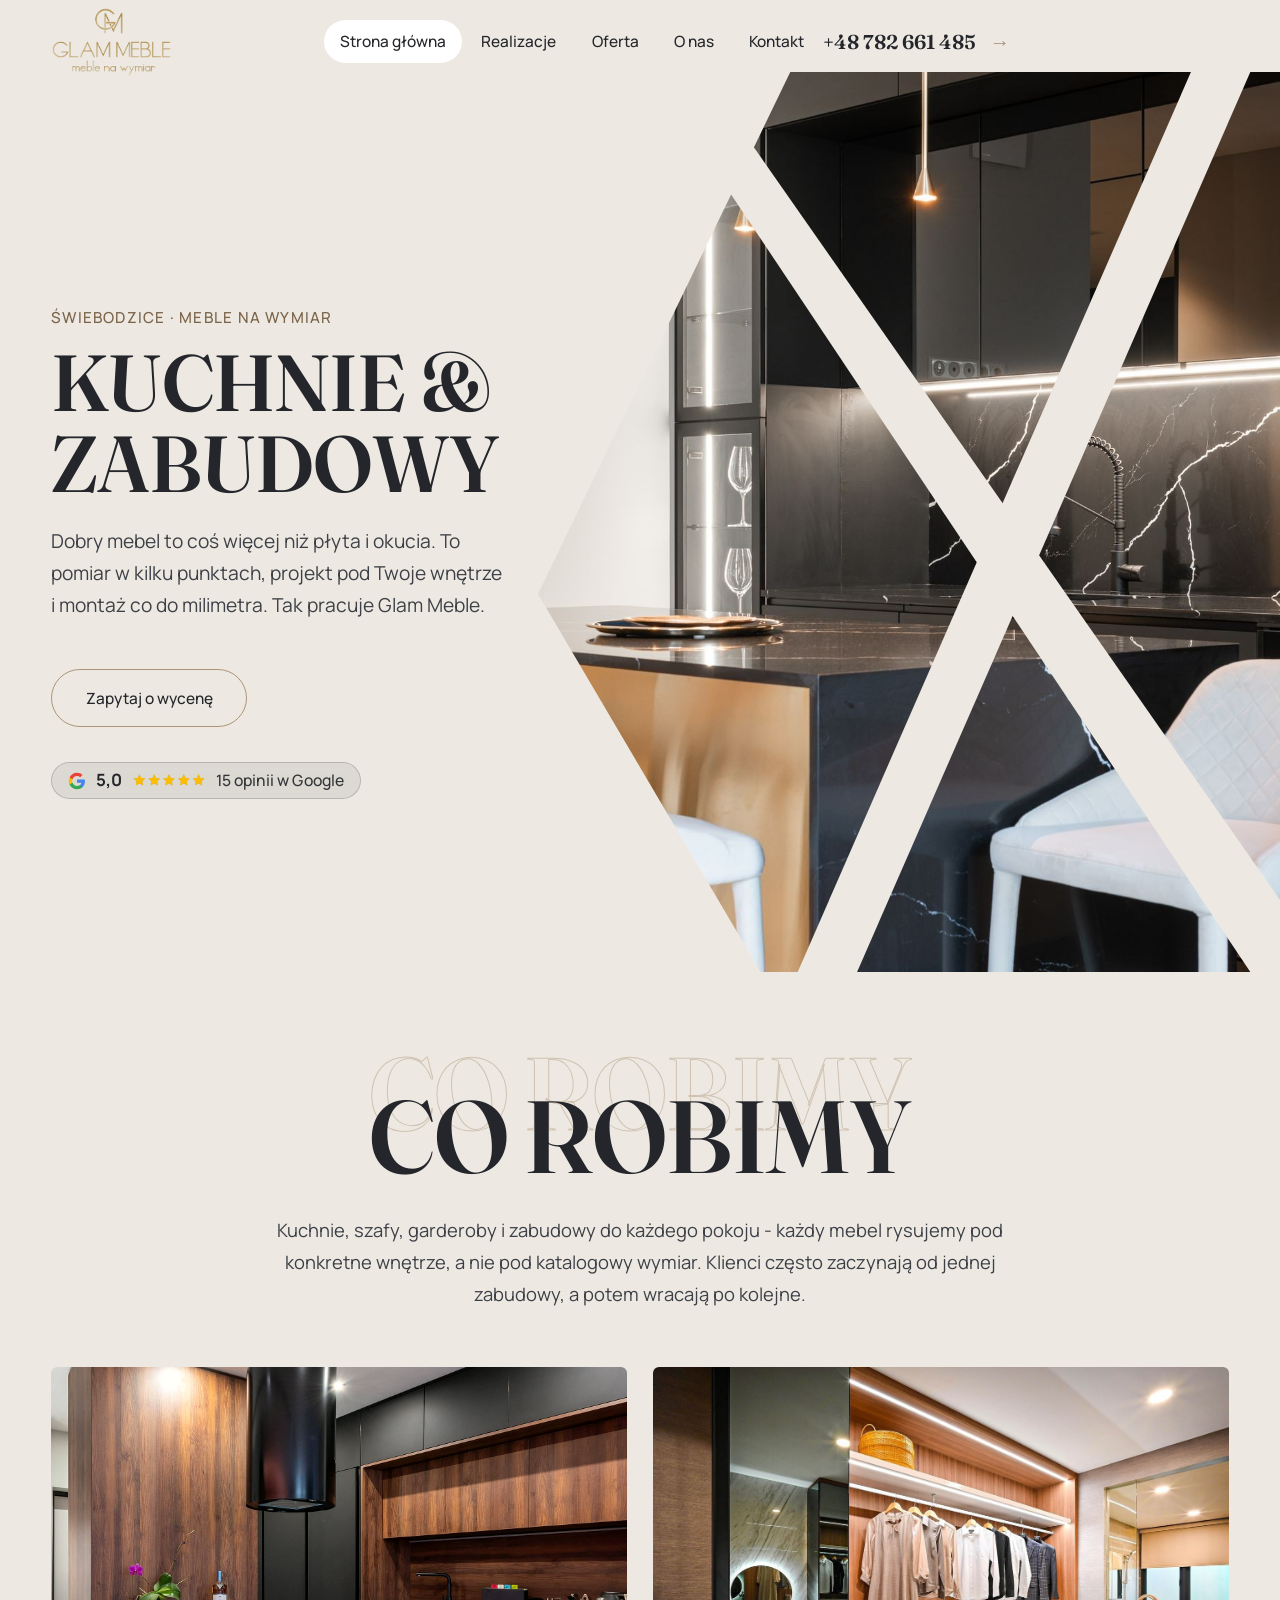
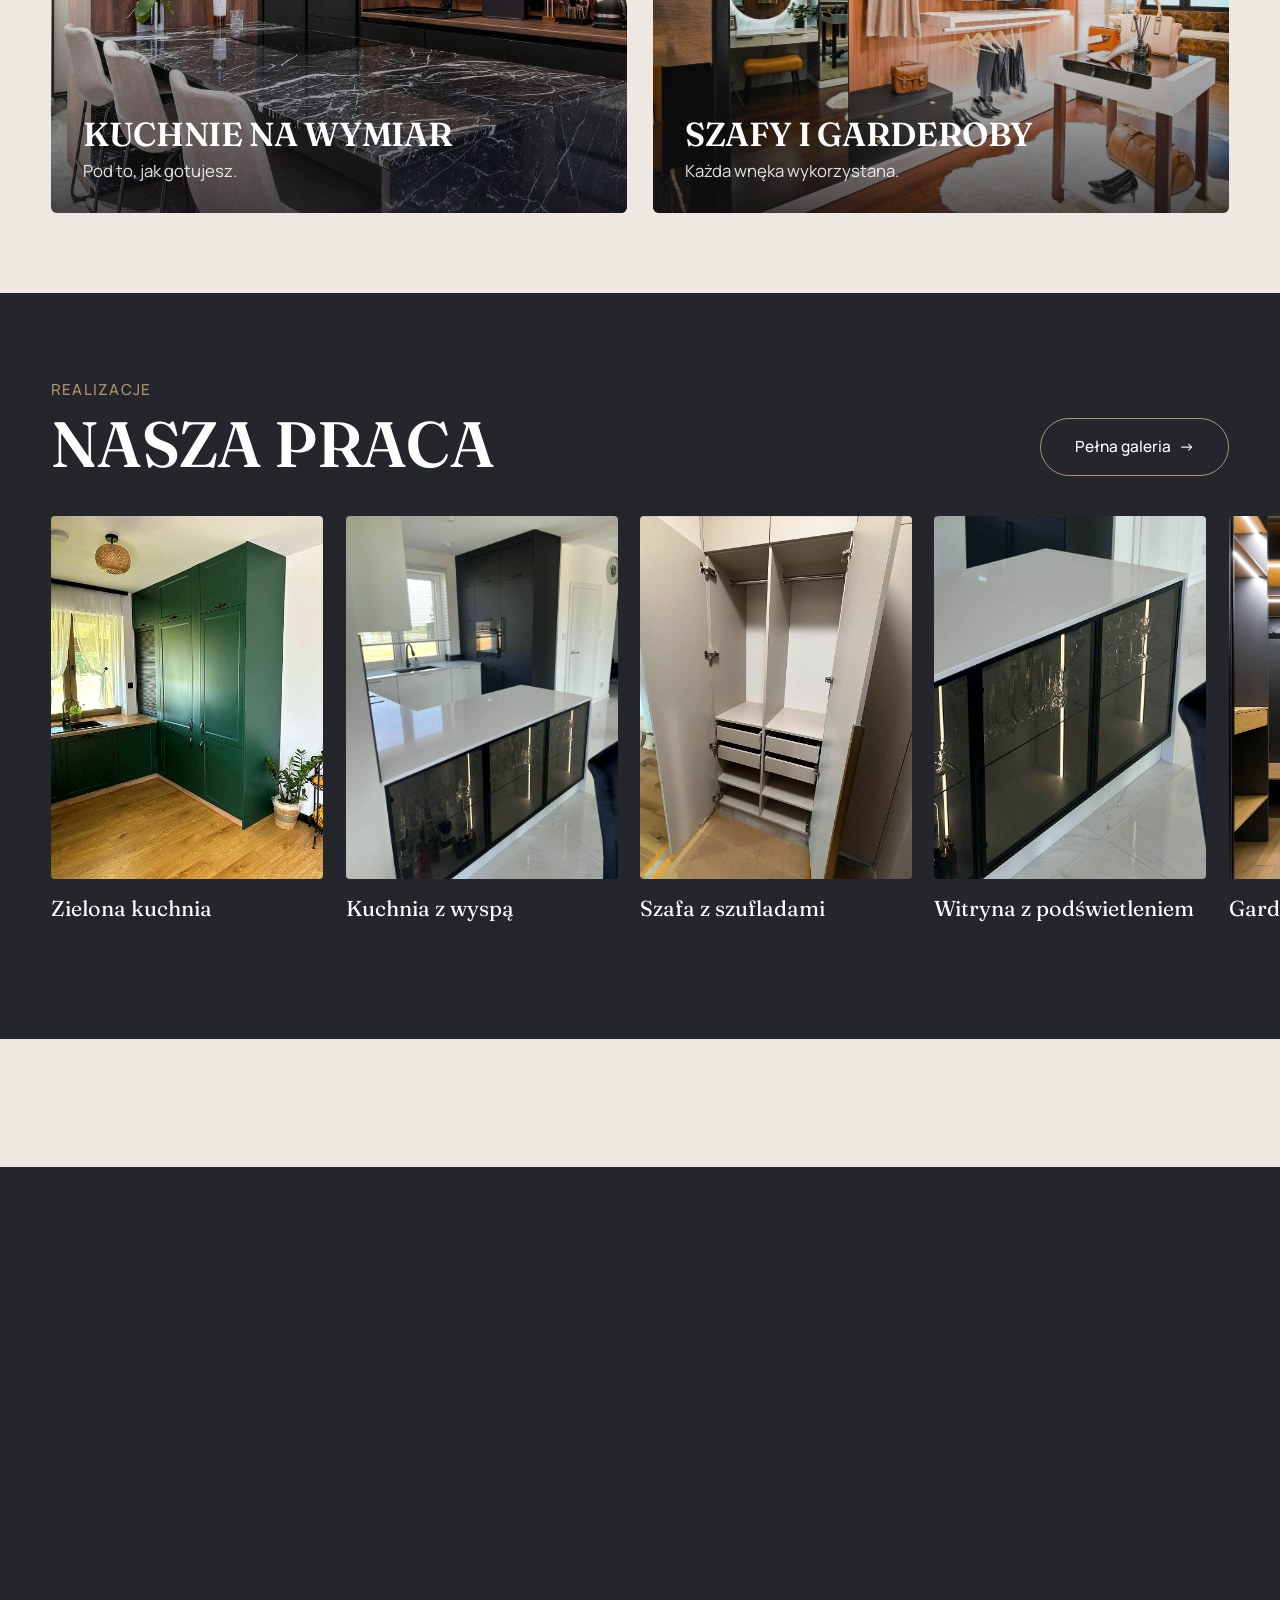
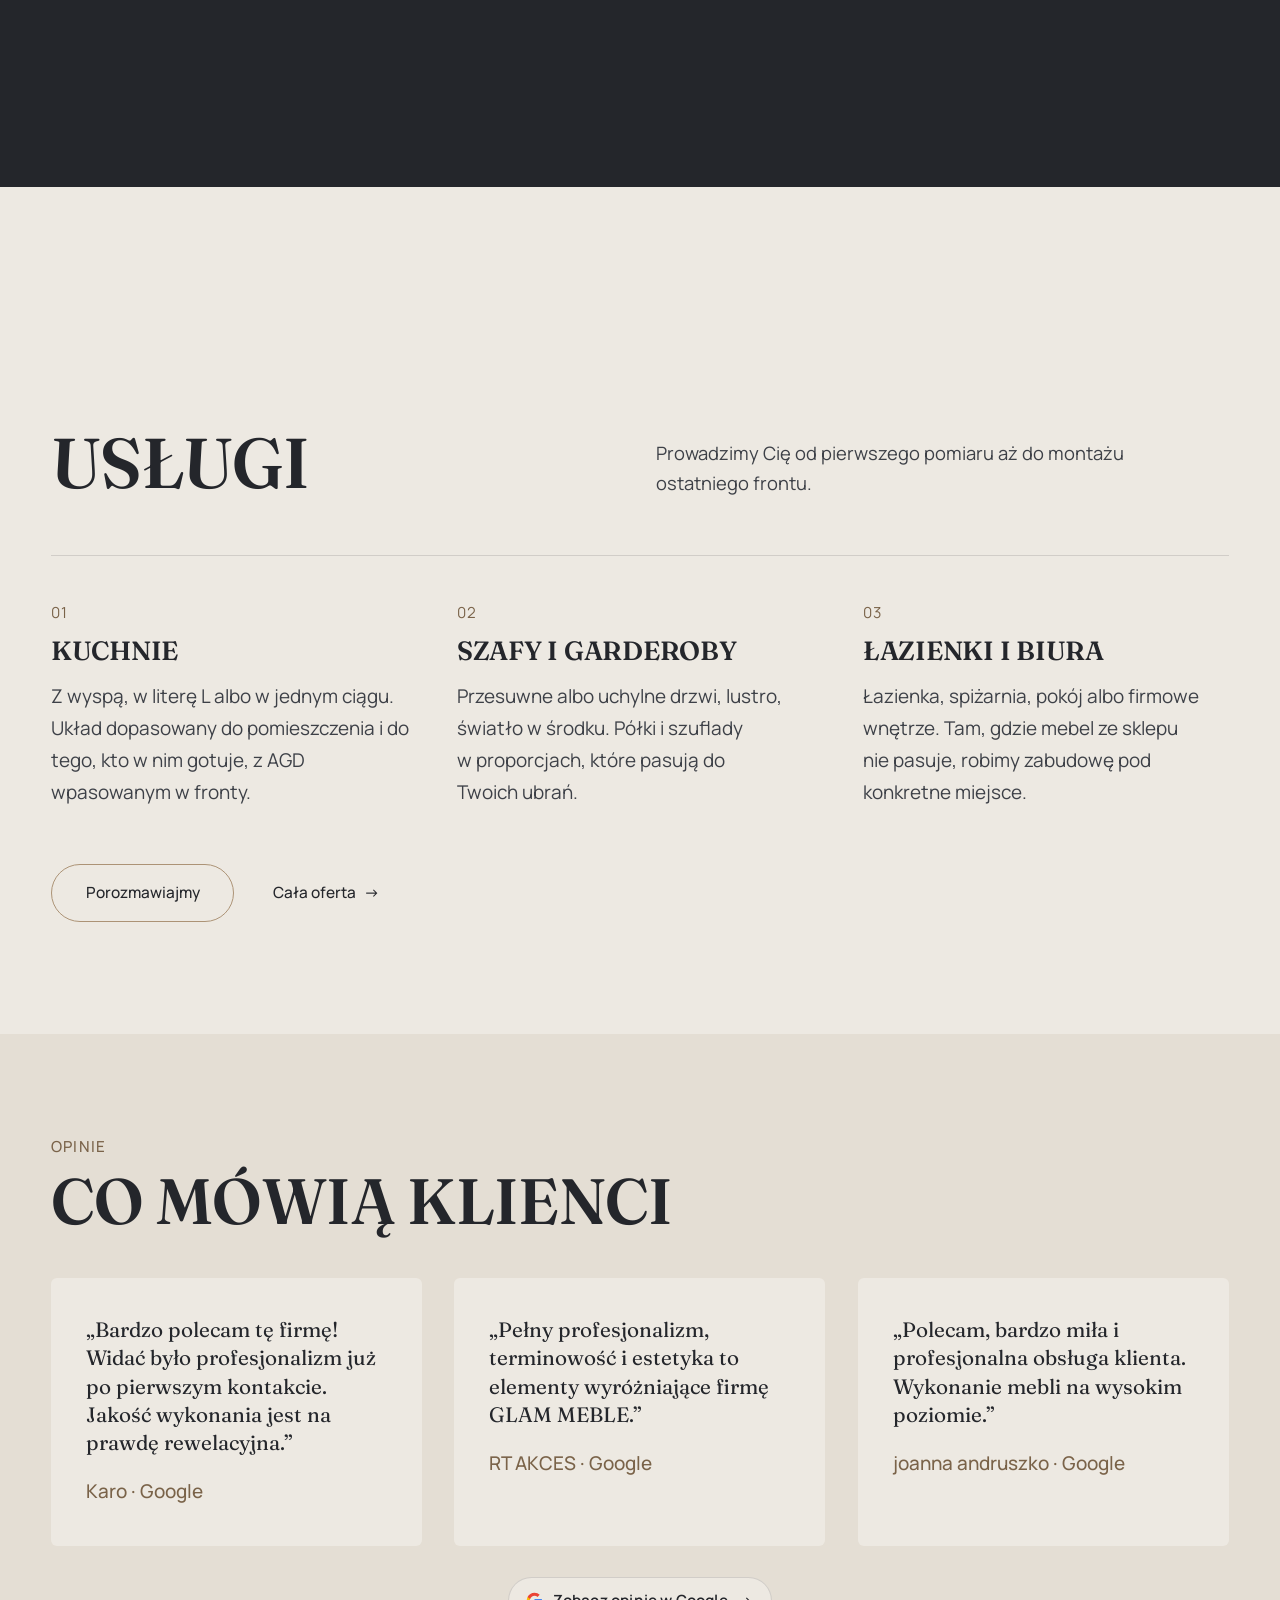
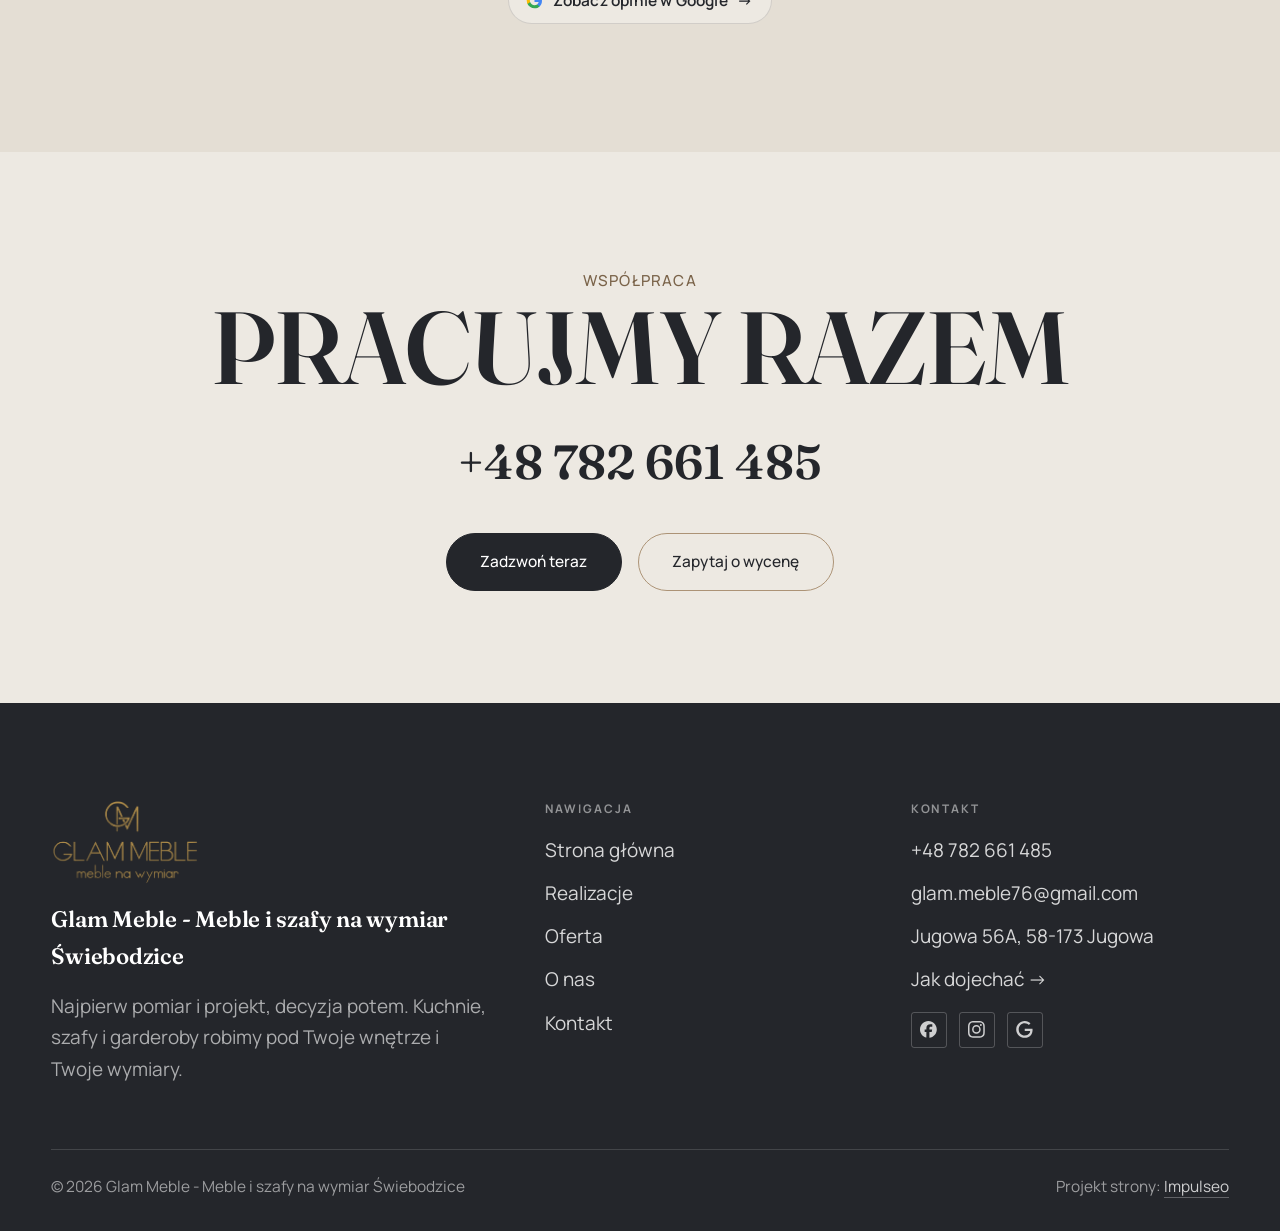
==== commit 5101fbee: "[claude-edit][cmt:72207e0b-5329-46db-b60e-0d6f05a1c8dc] Przebudowa w stylu klindworthroofing.com: be" ====
--- a/index.html
+++ b/index.html
@@ -20,8 +20,11 @@
 <script type="application/ld+json">{"@context": "https://schema.org", "@type": "HomeAndConstructionBusiness", "name": "Glam Meble - Meble i szafy na wymiar Świebodzice", "url": "https://impulseo-pl.github.io/glam-meble-meble-i-szafy-na-wymiar-swiebodzice/", "telephone": "+48782661485", "image": "https://impulseo-pl.github.io/glam-meble-meble-i-szafy-na-wymiar-swiebodzice/img/og.jpg", "areaServed": "Świebodzice", "sameAs": ["https://www.facebook.com/p/Glam-Meble-61574388712407/", "https://www.instagram.com/glam_meble_/", "https://www.google.com/maps?cid=4257442915311212069"]}</script>
 <link rel="preconnect" href="https://fonts.googleapis.com">
 <link rel="preconnect" href="https://fonts.gstatic.com" crossorigin>
-<link href="https://fonts.googleapis.com/css2?family=Lora:wght@500;600;700&family=Manrope:wght@400;500;600&display=swap" rel="stylesheet">
+<link href="https://fonts.googleapis.com/css2?family=Fraunces:opsz,wght@9..144,500;9..144,600&family=Manrope:wght@400;500;600&display=swap" rel="stylesheet">
+<link rel="preconnect" href="https://api.fontshare.com" crossorigin>
+<link href="https://api.fontshare.com/v2/css?f[]=satoshi@400,500,700&display=swap" rel="stylesheet">
 <link rel="stylesheet" href="assets/styles.css?v=4cec102a">
+<link rel="stylesheet" href="assets/klind.css?v=1">
 </head>
 <body>
 
@@ -34,112 +37,93 @@
       <a href="oferta.html">Oferta</a>
       <a href="o-nas.html">O nas</a>
       <a href="kontakt.html">Kontakt</a>
-      <a href="kontakt.html" class="btn btn-accent">Zapytaj o wycenę</a>
+      <a href="tel:+48782661485" class="btn btn-accent nav-tel">+48 782 661 485<span class="arr">→</span></a>
     </nav>
     <button class="nav-toggle" aria-label="Menu"><span></span><span></span><span></span></button>
   </div>
 </header>
 
 <main>
-<section class="hero-cine">
-  <img src="img/hero.jpg" fetchpriority="high" data-rotate="img/g3.jpg|img/g5.jpg" alt="Glam Meble - Meble i szafy na wymiar Świebodzice - Meble, które pasują co do milimetra. " width="1772" height="1166">
+<section class="k-hero">
+  <div class="k-hero-art k-cut"><img src="img/hero.jpg" fetchpriority="high" alt="Kuchnia na wymiar w ciemnej zabudowie z wyspą" width="1772" height="1166"></div>
   <div class="wrap">
-    <div class="hero-copy">
-      <span class="eyebrow">Meble na wymiar</span>
-      <h1>Meble, które pasują co do milimetra. </h1>
-      <p class="lead">Najpierw pomiar i projekt, decyzja potem. Kuchnie, szafy i garderoby robimy pod Twoje wnętrze i Twoje wymiary.</p>
+    <div class="k-hero-copy">
+      <span class="eyebrow">Świebodzice · meble na wymiar</span>
+      <h1>Kuchnie &amp;<br>zabudowy</h1>
+      <p class="lead">Dobry mebel to coś więcej niż płyta i okucia. To pomiar w kilku punktach, projekt pod Twoje wnętrze i montaż co do milimetra. Tak pracuje Glam Meble.</p>
       <div class="hero-actions">
-        <a href="realizacje.html" class="btn btn-accent">Zobacz realizacje <span class="arr">→</span></a>
-        <a href="kontakt.html" class="btn btn-ghost btn-on-dark">Zapytaj o wycenę</a>
+        <a href="kontakt.html" class="btn">Zapytaj o wycenę</a>
       </div>
-      <div style="margin-top:var(--space-6);color:#fff;font-weight:600;letter-spacing:.02em;opacity:.92"><span class="g-badge"><svg class="gb-ico" viewBox="0 0 24 24" width="18" height="18" aria-hidden="true"><path fill="#4285F4" d="M22.56 12.25c0-.78-.07-1.53-.2-2.25H12v4.26h5.92c-.26 1.37-1.04 2.53-2.21 3.31v2.77h3.57c2.08-1.92 3.28-4.74 3.28-8.09z"/><path fill="#34A853" d="M12 23c2.97 0 5.46-.98 7.28-2.66l-3.57-2.77c-.98.66-2.23 1.06-3.71 1.06-2.86 0-5.29-1.93-6.16-4.53H2.18v2.84C3.99 20.53 7.7 23 12 23z"/><path fill="#FBBC05" d="M5.84 14.09c-.22-.66-.35-1.36-.35-2.09s.13-1.43.35-2.09V7.07H2.18C1.43 8.55 1 10.22 1 12s.43 3.45 1.18 4.93l2.85-2.22.81-.62z"/><path fill="#EA4335" d="M12 5.38c1.62 0 3.06.56 4.21 1.64l3.15-3.15C17.45 2.09 14.97 1 12 1 7.7 1 3.99 3.47 2.18 7.07l3.66 2.84c.87-2.6 3.3-4.53 6.16-4.53z"/></svg><b class="gb-ocena">5,0</b><svg class="gb-stars" viewBox="0 0 90 18" width="74" height="14.8" aria-hidden="true"><g fill="currentColor" opacity=".26"><path transform="translate(0,0)" d="M9 1.6l2.2 4.46 4.92.72-3.56 3.47.84 4.9L9 12.74l-4.4 2.31.84-4.9L1.88 6.68l4.92-.72L9 1.6Z"/><path transform="translate(18,0)" d="M9 1.6l2.2 4.46 4.92.72-3.56 3.47.84 4.9L9 12.74l-4.4 2.31.84-4.9L1.88 6.68l4.92-.72L9 1.6Z"/><path transform="translate(36,0)" d="M9 1.6l2.2 4.46 4.92.72-3.56 3.47.84 4.9L9 12.74l-4.4 2.31.84-4.9L1.88 6.68l4.92-.72L9 1.6Z"/><path transform="translate(54,0)" d="M9 1.6l2.2 4.46 4.92.72-3.56 3.47.84 4.9L9 12.74l-4.4 2.31.84-4.9L1.88 6.68l4.92-.72L9 1.6Z"/><path transform="translate(72,0)" d="M9 1.6l2.2 4.46 4.92.72-3.56 3.47.84 4.9L9 12.74l-4.4 2.31.84-4.9L1.88 6.68l4.92-.72L9 1.6Z"/></g><clipPath id="gs1000"><rect x="0" y="0" width="90.0" height="18"/></clipPath><g fill="#FBBC04" clip-path="url(#gs1000)"><path transform="translate(0,0)" d="M9 1.6l2.2 4.46 4.92.72-3.56 3.47.84 4.9L9 12.74l-4.4 2.31.84-4.9L1.88 6.68l4.92-.72L9 1.6Z"/><path transform="translate(18,0)" d="M9 1.6l2.2 4.46 4.92.72-3.56 3.47.84 4.9L9 12.74l-4.4 2.31.84-4.9L1.88 6.68l4.92-.72L9 1.6Z"/><path transform="translate(36,0)" d="M9 1.6l2.2 4.46 4.92.72-3.56 3.47.84 4.9L9 12.74l-4.4 2.31.84-4.9L1.88 6.68l4.92-.72L9 1.6Z"/><path transform="translate(54,0)" d="M9 1.6l2.2 4.46 4.92.72-3.56 3.47.84 4.9L9 12.74l-4.4 2.31.84-4.9L1.88 6.68l4.92-.72L9 1.6Z"/><path transform="translate(72,0)" d="M9 1.6l2.2 4.46 4.92.72-3.56 3.47.84 4.9L9 12.74l-4.4 2.31.84-4.9L1.88 6.68l4.92-.72L9 1.6Z"/></g></svg><span class="gb-txt">15 opinii w Google</span></span></div>
+      <div class="k-note"><span class="g-badge"><svg class="gb-ico" viewBox="0 0 24 24" width="18" height="18" aria-hidden="true"><path fill="#4285F4" d="M22.56 12.25c0-.78-.07-1.53-.2-2.25H12v4.26h5.92c-.26 1.37-1.04 2.53-2.21 3.31v2.77h3.57c2.08-1.92 3.28-4.74 3.28-8.09z"/><path fill="#34A853" d="M12 23c2.97 0 5.46-.98 7.28-2.66l-3.57-2.77c-.98.66-2.23 1.06-3.71 1.06-2.86 0-5.29-1.93-6.16-4.53H2.18v2.84C3.99 20.53 7.7 23 12 23z"/><path fill="#FBBC05" d="M5.84 14.09c-.22-.66-.35-1.36-.35-2.09s.13-1.43.35-2.09V7.07H2.18C1.43 8.55 1 10.22 1 12s.43 3.45 1.18 4.93l2.85-2.22.81-.62z"/><path fill="#EA4335" d="M12 5.38c1.62 0 3.06.56 4.21 1.64l3.15-3.15C17.45 2.09 14.97 1 12 1 7.7 1 3.99 3.47 2.18 7.07l3.66 2.84c.87-2.6 3.3-4.53 6.16-4.53z"/></svg><b class="gb-ocena">5,0</b><svg class="gb-stars" viewBox="0 0 90 18" width="74" height="14.8" aria-hidden="true"><g fill="currentColor" opacity=".26"><path transform="translate(0,0)" d="M9 1.6l2.2 4.46 4.92.72-3.56 3.47.84 4.9L9 12.74l-4.4 2.31.84-4.9L1.88 6.68l4.92-.72L9 1.6Z"/><path transform="translate(18,0)" d="M9 1.6l2.2 4.46 4.92.72-3.56 3.47.84 4.9L9 12.74l-4.4 2.31.84-4.9L1.88 6.68l4.92-.72L9 1.6Z"/><path transform="translate(36,0)" d="M9 1.6l2.2 4.46 4.92.72-3.56 3.47.84 4.9L9 12.74l-4.4 2.31.84-4.9L1.88 6.68l4.92-.72L9 1.6Z"/><path transform="translate(54,0)" d="M9 1.6l2.2 4.46 4.92.72-3.56 3.47.84 4.9L9 12.74l-4.4 2.31.84-4.9L1.88 6.68l4.92-.72L9 1.6Z"/><path transform="translate(72,0)" d="M9 1.6l2.2 4.46 4.92.72-3.56 3.47.84 4.9L9 12.74l-4.4 2.31.84-4.9L1.88 6.68l4.92-.72L9 1.6Z"/></g><clipPath id="gs1000"><rect x="0" y="0" width="90.0" height="18"/></clipPath><g fill="#FBBC04" clip-path="url(#gs1000)"><path transform="translate(0,0)" d="M9 1.6l2.2 4.46 4.92.72-3.56 3.47.84 4.9L9 12.74l-4.4 2.31.84-4.9L1.88 6.68l4.92-.72L9 1.6Z"/><path transform="translate(18,0)" d="M9 1.6l2.2 4.46 4.92.72-3.56 3.47.84 4.9L9 12.74l-4.4 2.31.84-4.9L1.88 6.68l4.92-.72L9 1.6Z"/><path transform="translate(36,0)" d="M9 1.6l2.2 4.46 4.92.72-3.56 3.47.84 4.9L9 12.74l-4.4 2.31.84-4.9L1.88 6.68l4.92-.72L9 1.6Z"/><path transform="translate(54,0)" d="M9 1.6l2.2 4.46 4.92.72-3.56 3.47.84 4.9L9 12.74l-4.4 2.31.84-4.9L1.88 6.68l4.92-.72L9 1.6Z"/><path transform="translate(72,0)" d="M9 1.6l2.2 4.46 4.92.72-3.56 3.47.84 4.9L9 12.74l-4.4 2.31.84-4.9L1.88 6.68l4.92-.72L9 1.6Z"/></g></svg><span class="gb-txt">15 opinii w Google</span></span></div>
     </div>
   </div>
 </section>
-<section class="strip n-5" style="padding-block:0">
+
+<section class="k-what">
   <div class="wrap">
-    <div class="item reveal"><div class="k">5,0 na Google</div><div class="v"></div></div>
-    <div class="item reveal"><div class="k">Pomiar i projekt</div><div class="v"></div></div>
-    <div class="item reveal"><div class="k">Terminowa realizacja</div><div class="v"></div></div>
-    <div class="item reveal"><div class="k">Od pomiaru po montaż</div><div class="v"></div></div>
-    <div class="item reveal"><div class="k">Doradzamy przy projekcie</div><div class="v"></div></div>
-  </div>
-</section>
-<section class="opinie-mini" aria-label="Opinie klientów">
-  <div class="wrap">
-    <div class="om-row">
-      <div class="om-item reveal"><blockquote>„Na początku zamówiliśmy zabudowę kuchni, ale widząc efekt końcowy i precyzję z jaką została wykonana zdecyd…”</blockquote><span class="om-autor">Daniel Mielnik</span></div>
-      <div class="om-item reveal"><blockquote>„Bardzo polecam tę firmę!”</blockquote><span class="om-autor">Karo</span></div>
-      <div class="om-item reveal"><blockquote>„Polecam, bardzo miła i profesjonalna obsługa klienta.”</blockquote><span class="om-autor">joanna andruszko</span></div>
+    <h2 class="k-big reveal" data-ghost="Co robimy">Co robimy</h2>
+    <p class="k-intro reveal">Kuchnie, szafy, garderoby i zabudowy do każdego pokoju - każdy mebel rysujemy pod konkretne wnętrze, a nie pod katalogowy wymiar. Klienci często zaczynają od jednej zabudowy, a potem wracają po kolejne.</p>
+    <div class="k-duo">
+      <a href="oferta.html" class="k-card reveal"><img src="img/g8.jpg" alt="Kuchnia z wyspą i kamiennym blatem" loading="lazy" width="1713" height="1300" decoding="async"><span class="k-card-txt"><h3>Kuchnie na wymiar</h3><p>Pod to, jak gotujesz.</p></span></a>
+      <a href="oferta.html" class="k-card reveal"><img src="img/g13.jpg" alt="Garderoba z podświetlanymi półkami" loading="lazy" width="1600" height="1065" decoding="async"><span class="k-card-txt"><h3>Szafy i garderoby</h3><p>Każda wnęka wykorzystana.</p></span></a>
     </div>
   </div>
 </section>
-<section>
-  <div class="wrap split">
-    <div class="split-art reveal"><img src="img/about.jpg" alt="Glam Meble - Meble i szafy na wymiar Świebodzice - realizacja" loading="lazy" width="1536" height="2048" decoding="async"></div>
-    <div class="split-copy reveal">
-      <span class="eyebrow">O nas</span>
-      <h2>Jak pracujemy</h2>
-      <p class="muted">Mebel montują u nas ci sami ludzie, którzy go mierzyli i robili w warsztacie. Jak coś przy ścianie nie gra, nie szukamy winnego między firmami - wiemy, co poprawić, i robimy to od ręki.</p>
-      <p class="muted">Ci sami ludzie od pomiaru po ostatni front, więc nie ma komu zwalać winy.</p>
-      <a href="o-nas.html" class="btn btn-ghost">Poznaj nas <span class="arr">→</span></a>
-    </div>
+
+<section class="k-work">
+  <div class="wrap k-work-head">
+    <div class="reveal"><span class="eyebrow">Realizacje</span><h2>Nasza praca</h2></div>
+    <a href="realizacje.html" class="btn reveal">Pełna galeria <span class="arr">→</span></a>
+  </div>
+  <div class="k-rail">
+    <figure><img src="img/g1.jpg" alt="Zielona kuchnia na wymiar z zabudową do sufitu" loading="lazy" width="972" height="1296" decoding="async"><figcaption>Zielona kuchnia</figcaption></figure>
+    <figure><img src="img/about.jpg" alt="Kuchnia z wyspą i podświetlaną witryną" loading="lazy" width="1536" height="2048" decoding="async"><figcaption>Kuchnia z wyspą</figcaption></figure>
+    <figure><img src="img/g2.jpg" alt="Szafa na wymiar z szufladami w środku" loading="lazy" width="1080" height="1243" decoding="async"><figcaption>Szafa z szufladami</figcaption></figure>
+    <figure><img src="img/g4.jpg" alt="Wyspa kuchenna z podświetlaną witryną" loading="lazy" width="953" height="1024" decoding="async"><figcaption>Witryna z podświetleniem</figcaption></figure>
+    <figure><img src="img/g3.jpg" alt="Garderoba w ciemnej zabudowie" loading="lazy" width="1880" height="1255" decoding="async"><figcaption>Garderoba</figcaption></figure>
+    <figure><img src="img/g12.jpg" alt="Czarna kuchnia z wyspą" loading="lazy" width="1600" height="1066" decoding="async"><figcaption>Czarna kuchnia</figcaption></figure>
   </div>
 </section>
-<section class="gateways-band">
+
+<section class="stopklatka" aria-hidden="true">
+  <div class="stk-bg" style="background-image:url(img/g14.jpg)"></div>
+</section>
+
+<section class="k-svc">
   <div class="wrap">
-    <div class="gateways">
-      <a href="oferta.html" class="gateway reveal"><img src="img/g8.jpg" alt="Kuchnie na wymiar" loading="lazy" width="1600" height="1066" decoding="async"><span class="g-ttl">Kuchnie na wymiar</span></a>
-      <a href="oferta.html" class="gateway reveal"><img src="img/g14.jpg" alt="Szafy i garderoby" loading="lazy" width="1600" height="1068" decoding="async"><span class="g-ttl">Szafy i garderoby</span></a>
-      <a href="oferta.html" class="gateway reveal"><img src="img/g9.jpg" alt="Zabudowy wnęk i skosów" loading="lazy" width="1600" height="1067" decoding="async"><span class="g-ttl">Zabudowy wnęk i skosów</span></a>
+    <div class="k-svc-head reveal">
+      <h2>Usługi</h2>
+      <p>Prowadzimy Cię od pierwszego pomiaru aż do montażu ostatniego frontu.</p>
     </div>
+    <div class="k-svc-list">
+      <div class="reveal"><span class="num">01</span><h3>Kuchnie</h3><p>Z wyspą, w literę L albo w jednym ciągu. Układ dopasowany do pomieszczenia i do tego, kto w nim gotuje, z AGD wpasowanym w fronty.</p></div>
+      <div class="reveal"><span class="num">02</span><h3>Szafy i garderoby</h3><p>Przesuwne albo uchylne drzwi, lustro, światło w środku. Półki i szuflady w proporcjach, które pasują do Twoich ubrań.</p></div>
+      <div class="reveal"><span class="num">03</span><h3>Łazienki i biura</h3><p>Łazienka, spiżarnia, pokój albo firmowe wnętrze. Tam, gdzie mebel ze sklepu nie pasuje, robimy zabudowę pod konkretne miejsce.</p></div>
+    </div>
+    <div class="k-svc-cta reveal"><a href="kontakt.html" class="btn">Porozmawiajmy</a> <a href="oferta.html" class="btn btn-ghost" style="border-color:transparent">Cała oferta <span class="arr">→</span></a></div>
   </div>
 </section>
-<section class="stopklatka" aria-hidden="true">
-  <div class="stk-bg" style="background-image:url(img/g13.jpg)"></div>
-</section>
-<section class="opinie">
+
+<section class="k-kudos">
   <div class="wrap">
-    <div class="head center reveal">
-      <span class="eyebrow">Opinie</span>
-      <h2>Co mówią klienci</h2>
+    <div class="reveal"><span class="eyebrow">Opinie</span><h2>Co mówią klienci</h2></div>
+    <div class="k-quotes">
+      <figure class="reveal"><blockquote>„Bardzo polecam tę firmę! Widać było profesjonalizm już po pierwszym kontakcie. Jakość wykonania jest na prawdę rewelacyjna.”</blockquote><figcaption>Karo · Google</figcaption></figure>
+      <figure class="reveal"><blockquote>„Pełny profesjonalizm, terminowość i estetyka to elementy wyróżniające firmę GLAM MEBLE.”</blockquote><figcaption>RT AKCES · Google</figcaption></figure>
+      <figure class="reveal"><blockquote>„Polecam, bardzo miła i profesjonalna obsługa klienta. Wykonanie mebli na wysokim poziomie.”</blockquote><figcaption>joanna andruszko · Google</figcaption></figure>
     </div>
-    <p class="op-meta reveal"><span class="g-badge"><svg class="gb-ico" viewBox="0 0 24 24" width="18" height="18" aria-hidden="true"><path fill="#4285F4" d="M22.56 12.25c0-.78-.07-1.53-.2-2.25H12v4.26h5.92c-.26 1.37-1.04 2.53-2.21 3.31v2.77h3.57c2.08-1.92 3.28-4.74 3.28-8.09z"/><path fill="#34A853" d="M12 23c2.97 0 5.46-.98 7.28-2.66l-3.57-2.77c-.98.66-2.23 1.06-3.71 1.06-2.86 0-5.29-1.93-6.16-4.53H2.18v2.84C3.99 20.53 7.7 23 12 23z"/><path fill="#FBBC05" d="M5.84 14.09c-.22-.66-.35-1.36-.35-2.09s.13-1.43.35-2.09V7.07H2.18C1.43 8.55 1 10.22 1 12s.43 3.45 1.18 4.93l2.85-2.22.81-.62z"/><path fill="#EA4335" d="M12 5.38c1.62 0 3.06.56 4.21 1.64l3.15-3.15C17.45 2.09 14.97 1 12 1 7.7 1 3.99 3.47 2.18 7.07l3.66 2.84c.87-2.6 3.3-4.53 6.16-4.53z"/></svg><b class="gb-ocena">5,0</b><svg class="gb-stars" viewBox="0 0 90 18" width="74" height="14.8" aria-hidden="true"><g fill="currentColor" opacity=".26"><path transform="translate(0,0)" d="M9 1.6l2.2 4.46 4.92.72-3.56 3.47.84 4.9L9 12.74l-4.4 2.31.84-4.9L1.88 6.68l4.92-.72L9 1.6Z"/><path transform="translate(18,0)" d="M9 1.6l2.2 4.46 4.92.72-3.56 3.47.84 4.9L9 12.74l-4.4 2.31.84-4.9L1.88 6.68l4.92-.72L9 1.6Z"/><path transform="translate(36,0)" d="M9 1.6l2.2 4.46 4.92.72-3.56 3.47.84 4.9L9 12.74l-4.4 2.31.84-4.9L1.88 6.68l4.92-.72L9 1.6Z"/><path transform="translate(54,0)" d="M9 1.6l2.2 4.46 4.92.72-3.56 3.47.84 4.9L9 12.74l-4.4 2.31.84-4.9L1.88 6.68l4.92-.72L9 1.6Z"/><path transform="translate(72,0)" d="M9 1.6l2.2 4.46 4.92.72-3.56 3.47.84 4.9L9 12.74l-4.4 2.31.84-4.9L1.88 6.68l4.92-.72L9 1.6Z"/></g><clipPath id="gs1000"><rect x="0" y="0" width="90.0" height="18"/></clipPath><g fill="#FBBC04" clip-path="url(#gs1000)"><path transform="translate(0,0)" d="M9 1.6l2.2 4.46 4.92.72-3.56 3.47.84 4.9L9 12.74l-4.4 2.31.84-4.9L1.88 6.68l4.92-.72L9 1.6Z"/><path transform="translate(18,0)" d="M9 1.6l2.2 4.46 4.92.72-3.56 3.47.84 4.9L9 12.74l-4.4 2.31.84-4.9L1.88 6.68l4.92-.72L9 1.6Z"/><path transform="translate(36,0)" d="M9 1.6l2.2 4.46 4.92.72-3.56 3.47.84 4.9L9 12.74l-4.4 2.31.84-4.9L1.88 6.68l4.92-.72L9 1.6Z"/><path transform="translate(54,0)" d="M9 1.6l2.2 4.46 4.92.72-3.56 3.47.84 4.9L9 12.74l-4.4 2.31.84-4.9L1.88 6.68l4.92-.72L9 1.6Z"/><path transform="translate(72,0)" d="M9 1.6l2.2 4.46 4.92.72-3.56 3.47.84 4.9L9 12.74l-4.4 2.31.84-4.9L1.88 6.68l4.92-.72L9 1.6Z"/></g></svg><span class="gb-txt">15 opinii w Google</span></span></p>
-    <p class="op-meta reveal"><a class="op-google" href="https://www.google.com/maps?cid=4257442915311212069" target="_blank" rel="noopener"><svg class="op-g-ico" viewBox="0 0 24 24" width="17" height="17" aria-hidden="true"><path fill="#4285F4" d="M22.56 12.25c0-.78-.07-1.53-.2-2.25H12v4.26h5.92c-.26 1.37-1.04 2.53-2.21 3.31v2.77h3.57c2.08-1.92 3.28-4.74 3.28-8.09z"/><path fill="#34A853" d="M12 23c2.97 0 5.46-.98 7.28-2.66l-3.57-2.77c-.98.66-2.23 1.06-3.71 1.06-2.86 0-5.29-1.93-6.16-4.53H2.18v2.84C3.99 20.53 7.7 23 12 23z"/><path fill="#FBBC05" d="M5.84 14.09c-.22-.66-.35-1.36-.35-2.09s.13-1.43.35-2.09V7.07H2.18C1.43 8.55 1 10.22 1 12s.43 3.45 1.18 4.93l2.85-2.22.81-.62z"/><path fill="#EA4335" d="M12 5.38c1.62 0 3.06.56 4.21 1.64l3.15-3.15C17.45 2.09 14.97 1 12 1 7.7 1 3.99 3.47 2.18 7.07l3.66 2.84c.87-2.6 3.3-4.53 6.16-4.53z"/></svg><span>Zobacz opinie w Google</span><span class="arr">→</span></a></p>
-    <div class="opinie-grid">
-      <figure class="op-card reveal"><span class="op-star"><svg class="ico-star" width="14" height="14" viewBox="0 0 24 24" style="vertical-align:-2px" aria-hidden="true"><path d="M12 2.8l2.85 5.8 6.4.93-4.63 4.5 1.1 6.37L12 17.4l-5.72 3 1.1-6.37-4.63-4.5 6.4-.93L12 2.8Z" fill="currentColor"/></svg><svg class="ico-star" width="14" height="14" viewBox="0 0 24 24" style="vertical-align:-2px" aria-hidden="true"><path d="M12 2.8l2.85 5.8 6.4.93-4.63 4.5 1.1 6.37L12 17.4l-5.72 3 1.1-6.37-4.63-4.5 6.4-.93L12 2.8Z" fill="currentColor"/></svg><svg class="ico-star" width="14" height="14" viewBox="0 0 24 24" style="vertical-align:-2px" aria-hidden="true"><path d="M12 2.8l2.85 5.8 6.4.93-4.63 4.5 1.1 6.37L12 17.4l-5.72 3 1.1-6.37-4.63-4.5 6.4-.93L12 2.8Z" fill="currentColor"/></svg><svg class="ico-star" width="14" height="14" viewBox="0 0 24 24" style="vertical-align:-2px" aria-hidden="true"><path d="M12 2.8l2.85 5.8 6.4.93-4.63 4.5 1.1 6.37L12 17.4l-5.72 3 1.1-6.37-4.63-4.5 6.4-.93L12 2.8Z" fill="currentColor"/></svg><svg class="ico-star" width="14" height="14" viewBox="0 0 24 24" style="vertical-align:-2px" aria-hidden="true"><path d="M12 2.8l2.85 5.8 6.4.93-4.63 4.5 1.1 6.37L12 17.4l-5.72 3 1.1-6.37-4.63-4.5 6.4-.93L12 2.8Z" fill="currentColor"/></svg></span><blockquote>Pełny profesjonalizm, terminowość i estetyka to elementy wyróżniające firmę GLAM MEBLE. (…)</blockquote><span class="op-autor">RT AKCES</span></figure>
-      <figure class="op-card reveal"><span class="op-star"><svg class="ico-star" width="14" height="14" viewBox="0 0 24 24" style="vertical-align:-2px" aria-hidden="true"><path d="M12 2.8l2.85 5.8 6.4.93-4.63 4.5 1.1 6.37L12 17.4l-5.72 3 1.1-6.37-4.63-4.5 6.4-.93L12 2.8Z" fill="currentColor"/></svg><svg class="ico-star" width="14" height="14" viewBox="0 0 24 24" style="vertical-align:-2px" aria-hidden="true"><path d="M12 2.8l2.85 5.8 6.4.93-4.63 4.5 1.1 6.37L12 17.4l-5.72 3 1.1-6.37-4.63-4.5 6.4-.93L12 2.8Z" fill="currentColor"/></svg><svg class="ico-star" width="14" height="14" viewBox="0 0 24 24" style="vertical-align:-2px" aria-hidden="true"><path d="M12 2.8l2.85 5.8 6.4.93-4.63 4.5 1.1 6.37L12 17.4l-5.72 3 1.1-6.37-4.63-4.5 6.4-.93L12 2.8Z" fill="currentColor"/></svg><svg class="ico-star" width="14" height="14" viewBox="0 0 24 24" style="vertical-align:-2px" aria-hidden="true"><path d="M12 2.8l2.85 5.8 6.4.93-4.63 4.5 1.1 6.37L12 17.4l-5.72 3 1.1-6.37-4.63-4.5 6.4-.93L12 2.8Z" fill="currentColor"/></svg><svg class="ico-star" width="14" height="14" viewBox="0 0 24 24" style="vertical-align:-2px" aria-hidden="true"><path d="M12 2.8l2.85 5.8 6.4.93-4.63 4.5 1.1 6.37L12 17.4l-5.72 3 1.1-6.37-4.63-4.5 6.4-.93L12 2.8Z" fill="currentColor"/></svg></span><blockquote>Bardzo polecam tę firmę! Widać było profesjonalizm już po pierwszym kontakcie. Jakość wykonania jest na prawdę rewelacyjna. Użyte materiały są solidne i tworzą elegancką całość. Terminowość pracy to ogromny plus.</blockquote><span class="op-autor">Karo</span></figure>
-      <figure class="op-card reveal"><span class="op-star"><svg class="ico-star" width="14" height="14" viewBox="0 0 24 24" style="vertical-align:-2px" aria-hidden="true"><path d="M12 2.8l2.85 5.8 6.4.93-4.63 4.5 1.1 6.37L12 17.4l-5.72 3 1.1-6.37-4.63-4.5 6.4-.93L12 2.8Z" fill="currentColor"/></svg><svg class="ico-star" width="14" height="14" viewBox="0 0 24 24" style="vertical-align:-2px" aria-hidden="true"><path d="M12 2.8l2.85 5.8 6.4.93-4.63 4.5 1.1 6.37L12 17.4l-5.72 3 1.1-6.37-4.63-4.5 6.4-.93L12 2.8Z" fill="currentColor"/></svg><svg class="ico-star" width="14" height="14" viewBox="0 0 24 24" style="vertical-align:-2px" aria-hidden="true"><path d="M12 2.8l2.85 5.8 6.4.93-4.63 4.5 1.1 6.37L12 17.4l-5.72 3 1.1-6.37-4.63-4.5 6.4-.93L12 2.8Z" fill="currentColor"/></svg><svg class="ico-star" width="14" height="14" viewBox="0 0 24 24" style="vertical-align:-2px" aria-hidden="true"><path d="M12 2.8l2.85 5.8 6.4.93-4.63 4.5 1.1 6.37L12 17.4l-5.72 3 1.1-6.37-4.63-4.5 6.4-.93L12 2.8Z" fill="currentColor"/></svg><svg class="ico-star" width="14" height="14" viewBox="0 0 24 24" style="vertical-align:-2px" aria-hidden="true"><path d="M12 2.8l2.85 5.8 6.4.93-4.63 4.5 1.1 6.37L12 17.4l-5.72 3 1.1-6.37-4.63-4.5 6.4-.93L12 2.8Z" fill="currentColor"/></svg></span><blockquote>Polecam, bardzo miła i profesjonalna obsługa klienta. Wykonanie mebli na wysokim poziomie. Jestem bardzo zadowolona z efektu końcowego i współpracy.</blockquote><span class="op-autor">joanna andruszko</span></figure>
-    </div>
+    <p class="op-meta reveal" style="margin-top:2rem"><a class="op-google" href="https://www.google.com/maps?cid=4257442915311212069" target="_blank" rel="noopener"><svg class="op-g-ico" viewBox="0 0 24 24" width="17" height="17" aria-hidden="true"><path fill="#4285F4" d="M22.56 12.25c0-.78-.07-1.53-.2-2.25H12v4.26h5.92c-.26 1.37-1.04 2.53-2.21 3.31v2.77h3.57c2.08-1.92 3.28-4.74 3.28-8.09z"/><path fill="#34A853" d="M12 23c2.97 0 5.46-.98 7.28-2.66l-3.57-2.77c-.98.66-2.23 1.06-3.71 1.06-2.86 0-5.29-1.93-6.16-4.53H2.18v2.84C3.99 20.53 7.7 23 12 23z"/><path fill="#FBBC05" d="M5.84 14.09c-.22-.66-.35-1.36-.35-2.09s.13-1.43.35-2.09V7.07H2.18C1.43 8.55 1 10.22 1 12s.43 3.45 1.18 4.93l2.85-2.22.81-.62z"/><path fill="#EA4335" d="M12 5.38c1.62 0 3.06.56 4.21 1.64l3.15-3.15C17.45 2.09 14.97 1 12 1 7.7 1 3.99 3.47 2.18 7.07l3.66 2.84c.87-2.6 3.3-4.53 6.16-4.53z"/></svg><span>Zobacz opinie w Google</span><span class="arr">→</span></a></p>
   </div>
 </section>
-<section>
-  <div class="wrap">
-    <div class="head reveal">
-      <span class="eyebrow">Realizacje</span>
-      <h2>Z ostatnich montaży</h2>
-      <p>Zdjęcia z naszych montaży, w domach klientów - żadnych wizualizacji z katalogu. Tak te meble wyglądają na co dzień.</p>
-    </div>
-    <div class="gallery">
-      <div class="tile t-two3 reveal"><img src="img/g1.jpg" alt="Glam Meble - Meble i szafy na wymiar Świebodzice" loading="lazy" width="972" height="1296" decoding="async"></div>
-      <div class="tile t-third reveal"><img src="img/g2.jpg" alt="Glam Meble - Meble i szafy na wymiar Świebodzice" loading="lazy" width="1080" height="1243" decoding="async"></div>
-      <div class="tile t-third reveal"><img src="img/g4.jpg" alt="Glam Meble - Meble i szafy na wymiar Świebodzice" loading="lazy" width="953" height="1024" decoding="async"></div>
-      <div class="tile t-third reveal"><img src="img/g6.jpg" alt="Glam Meble - Meble i szafy na wymiar Świebodzice" loading="lazy" width="1880" height="1225" decoding="async"></div>
-      <div class="tile t-third reveal"><img src="img/g7.jpg" alt="Glam Meble - Meble i szafy na wymiar Świebodzice" loading="lazy" width="1880" height="1255" decoding="async"></div>
-    </div>
-    <div style="margin-top:var(--space-7)" class="reveal"><a href="realizacje.html" class="btn btn-accent">Pełna galeria <span class="arr">→</span></a></div>
-  </div>
-</section>
-<section class="cta">
-  <div class="wrap">
-    <div class="reveal">
-      <span class="eyebrow">Współpraca</span>
-      <h2>Zacznijmy od krótkiej rozmowy.</h2>
-      <p>Odezwij się z pytaniem - odpowiemy konkretnie, nic za to nie płacisz.</p>
-    </div>
-    <div class="cta-actions reveal">
-      <a href="kontakt.html" class="btn btn-light">Zapytaj o wycenę <span class="arr">→</span></a>
-      <a href="tel:+48782661485" class="btn btn-ghost btn-ghost-cta">+48 782 661 485</a>
+
+<section class="k-together">
+  <div class="wrap reveal">
+    <span class="eyebrow">Współpraca</span>
+    <h2>Pracujmy razem</h2>
+    <a class="k-phone" href="tel:+48782661485">+48 782 661 485</a>
+    <div class="cta-actions">
+      <a href="tel:+48782661485" class="btn btn-solid">Zadzwoń teraz</a>
+      <a href="kontakt.html" class="btn">Zapytaj o wycenę</a>
     </div>
   </div>
 </section>
@@ -149,6 +133,7 @@
   <div class="wrap">
     <div class="foot-grid">
       <div class="foot-brand">
+        <img class="foot-logo" src="img/logo.png" alt="Glam Meble" width="603" height="350" loading="lazy" decoding="async">
         <div class="name">Glam Meble - Meble i szafy na wymiar Świebodzice</div>
         <p>Najpierw pomiar i projekt, decyzja potem. Kuchnie, szafy i garderoby robimy pod Twoje wnętrze i Twoje wymiary.</p>
       </div>
--- a/assets/klind.css
+++ b/assets/klind.css
@@ -0,0 +1,165 @@
+/* Skórka „Klindworth” (22.10.2026, prośba Szymona): beż + grafit + brąz,
+   szeryfowe wersaliki w nagłówkach, przyciski-pigułki z obwódką,
+   zdjęcia cięte ukośnymi pasami. Ładowana PO styles.css, więc wygrywa. */
+:root{
+  --accent:#ac9376;--accent-d:#8a7258;--accent-soft:rgba(172,147,118,.14);--accent-text:#7a6349;--gold:#ac9376;
+  --paper:#ede9e2;--paper-2:#e4ded4;--paper-3:#d9d1c4;
+  --ink:#24262b;--ink-soft:#3d4047;--muted:#5d5f66;--line:rgba(36,38,43,.14);
+  --k-serif:"Fraunces","Georgia",serif;--k-sans:"Satoshi","Manrope",system-ui,sans-serif;
+}
+html,body{background:var(--paper);color:var(--ink)}
+body{font-family:var(--k-sans);font-weight:400}
+h1,h2,h3,.brand .name,.foot-brand .name{font-family:var(--k-serif);font-weight:600;letter-spacing:-.01em;color:var(--ink)}
+h1,h2{text-transform:uppercase;line-height:1.02}
+.eyebrow{font-family:var(--k-sans);color:var(--accent-text);text-transform:uppercase;letter-spacing:.08em;font-weight:500;font-size:.95rem;background:none;padding:0}
+.eyebrow::before,.eyebrow::after{display:none}
+.muted,p{color:var(--ink-soft)}
+
+/* przyciski - pigułka z obwódką jak „Request a Quote” */
+.btn,.btn-accent,.btn-ghost,.btn-light{border-radius:999px;background:transparent;color:var(--ink);border:1px solid var(--accent);box-shadow:none;font-weight:500;padding:.95rem 2.1rem;letter-spacing:0;text-transform:none}
+.btn:hover,.btn-accent:hover,.btn-ghost:hover,.btn-light:hover{background:var(--accent);color:#fff;border-color:var(--accent);transform:none}
+.btn-solid{background:var(--ink);color:#fff;border-color:var(--ink)}
+.btn-solid:hover{background:var(--accent);border-color:var(--accent)}
+
+/* nagłówek: logo - menu w białej pigułce - telefon */
+.nav .brand-logo{height:70px}
+.nav.is-stuck .brand-logo{height:54px}
+.nav{background:transparent;border:0;box-shadow:none;backdrop-filter:none}
+.nav.is-stuck{background:rgba(237,233,226,.94);backdrop-filter:blur(8px);border-bottom:1px solid var(--line)}
+.nav .brand .name{font-size:1.6rem;color:var(--ink)}
+.nav .brand .sub{color:var(--accent-text);font-family:var(--k-sans)}
+@media (min-width:681px){
+  .nav-links{gap:.2rem}
+  .nav-links a:not(.btn){font-family:var(--k-sans);color:var(--ink);font-weight:500;padding:.55rem 1rem;border-radius:999px}
+  .nav-links a:not(.btn):hover,.nav-links a.active:not(.btn){background:#fff;color:var(--ink)}
+  .nav-links a.active::after,.nav-links a:not(.btn)::after{display:none}
+}
+.nav .nav-links a.btn.btn-accent.nav-tel{border:0;padding:.5rem 0;font-family:var(--k-serif);font-size:1.25rem;font-weight:600;color:var(--ink);background:none}
+.nav .nav-links a.btn.btn-accent.nav-tel:hover,.nav .nav-links a.btn.btn-accent.nav-tel:focus-visible{background:none;color:var(--accent-text)}
+.nav .nav-links a.nav-tel .arr{color:var(--accent);margin-left:.35rem}
+.nav-toggle span{background:var(--ink)}
+
+/* maska ukośnych pasów (motyw „X” z wzorca) */
+.k-cut{
+  -webkit-mask:url("data:image/svg+xml,%3Csvg xmlns='http://www.w3.org/2000/svg' viewBox='0 0 100 100' preserveAspectRatio='none'%3E%3Cpolygon points='34,0 100,0 100,100 30,100 0,58' fill='%23fff'/%3E%3Cpolygon points='15,0 22,0 100,92 100,100 96,100' fill='%23000'/%3E%3Cpolygon points='88,0 96,0 43,100 35,100' fill='%23000'/%3E%3C/svg%3E") center/100% 100% no-repeat;
+  mask:url("data:image/svg+xml,%3Csvg xmlns='http://www.w3.org/2000/svg' viewBox='0 0 100 100' preserveAspectRatio='none'%3E%3Cpolygon points='34,0 100,0 100,100 30,100 0,58' fill='%23fff'/%3E%3Cpolygon points='15,0 22,0 100,92 100,100 96,100' fill='%23000'/%3E%3Cpolygon points='88,0 96,0 43,100 35,100' fill='%23000'/%3E%3C/svg%3E") center/100% 100% no-repeat;
+  -webkit-mask-mode:luminance;mask-mode:luminance;
+}
+
+/* HERO strony głównej */
+.k-hero{position:relative;min-height:100svh;display:flex;align-items:center;padding:7.5rem 0 4rem;overflow:hidden;background:var(--paper)}
+.k-hero .k-hero-art{position:absolute;top:0;right:0;bottom:0;width:58%}
+.k-hero .k-hero-art img{width:100%;height:100%;object-fit:cover;object-position:40% 50%}
+.k-hero .wrap{position:relative;z-index:1;flex:0 0 auto;width:min(92%,1180px);margin-inline:auto}
+.k-hero-copy{max-width:36rem}
+.k-hero h1{font-size:clamp(2.9rem,6.2vw,5.4rem);margin:.6rem 0 1.4rem}
+.k-hero .lead{font-size:1.2rem;line-height:1.65;color:var(--ink-soft);max-width:31rem;margin-bottom:2rem}
+.k-hero .g-badge{color:var(--ink)}
+.k-hero .hero-actions{display:flex;gap:1rem;flex-wrap:wrap;align-items:center}
+.k-hero .k-note{margin-top:2.2rem;font-weight:500}
+
+/* Co robimy */
+.k-what{padding:7rem 0 5rem;text-align:center}
+.k-what .k-big{position:relative;isolation:isolate;font-size:clamp(3rem,8vw,7rem);margin:0 0 1.6rem}
+.k-what .k-big::before{content:attr(data-ghost);position:absolute;left:0;right:0;top:-.42em;color:transparent;-webkit-text-stroke:1px rgba(172,147,118,.45);z-index:-1}
+.k-what .k-intro{max-width:46rem;margin:0 auto 3.5rem;font-size:1.15rem;line-height:1.75}
+.k-duo{display:grid;grid-template-columns:1fr 1fr;gap:1.6rem;text-align:left}
+.k-card{position:relative;display:block;border-radius:6px;overflow:hidden;aspect-ratio:4/3.1;color:#fff;text-decoration:none}
+.k-card img{width:100%;height:100%;object-fit:cover;transition:transform .9s ease}
+.k-card:hover img{transform:scale(1.04)}
+.k-card::after{content:"";position:absolute;inset:0;background:linear-gradient(180deg,rgba(20,20,24,0) 45%,rgba(20,20,24,.72))}
+.k-card .k-card-txt{position:absolute;left:2rem;bottom:1.8rem;right:2rem;z-index:1}
+.k-card h3{color:#fff;font-size:clamp(1.6rem,2.6vw,2.3rem);margin:0 0 .3rem;text-transform:uppercase}
+.k-card p{color:rgba(255,255,255,.88);margin:0;font-size:1.05rem}
+
+/* Realizacje - pas przewijany w bok */
+.k-work{padding:5rem 0 6rem;background:var(--ink);color:#fff}
+.k-work h2,.k-work .eyebrow{color:#fff}
+.k-work .eyebrow{color:var(--accent)}
+.k-work-head{display:flex;justify-content:space-between;align-items:flex-end;gap:1.5rem;margin-bottom:2.5rem;flex-wrap:wrap}
+.k-work-head h2{font-size:clamp(2.4rem,5vw,4.2rem);margin:.4rem 0 0}
+.k-work .btn{color:#fff}
+.k-rail{display:grid;grid-auto-flow:column;grid-auto-columns:minmax(17rem,30%);gap:1.4rem;overflow-x:auto;scroll-snap-type:x mandatory;margin-left:max(4vw,calc((100vw - 1180px)/2));padding:0 4vw 1rem 0;scrollbar-width:thin;scrollbar-color:var(--accent) transparent}
+.k-rail figure{margin:0;scroll-snap-align:start}
+.k-rail img{width:100%;aspect-ratio:3/4;object-fit:cover;border-radius:4px}
+.k-rail figcaption{font-family:var(--k-serif);font-size:1.35rem;margin-top:.8rem;color:#fff}
+
+/* Usługi */
+.k-svc{padding:7rem 0}
+.k-svc-head{display:grid;grid-template-columns:1fr 1fr;gap:2rem;align-items:end;margin-bottom:3.5rem}
+.k-svc-head h2{font-size:clamp(2.6rem,5.5vw,4.6rem);margin:0}
+.k-svc-head p{font-size:1.15rem;margin:0}
+.k-svc-list{display:grid;grid-template-columns:repeat(3,1fr);gap:2.5rem;border-top:1px solid var(--line);padding-top:2.5rem}
+.k-svc-list .num{font-family:var(--k-sans);color:var(--accent-text);font-size:.95rem;letter-spacing:.08em}
+.k-svc-list h3{font-size:1.65rem;text-transform:uppercase;margin:.6rem 0 .9rem}
+.k-svc-list p{line-height:1.7;margin:0}
+.k-svc .k-svc-cta{margin-top:3.5rem}
+
+/* Opinie */
+.k-kudos{padding:6rem 0;background:var(--paper-2)}
+.k-kudos h2{font-size:clamp(2.4rem,5vw,4rem);margin:.4rem 0 2.8rem}
+.k-quotes{display:grid;grid-template-columns:repeat(3,1fr);gap:2rem}
+.k-quotes figure{margin:0;background:var(--paper);border-radius:6px;padding:2.4rem 2.2rem}
+.k-quotes blockquote{font-family:var(--k-serif);font-size:1.3rem;line-height:1.35;margin:0 0 1.2rem;color:var(--ink)}
+.k-quotes figcaption{color:var(--accent-text);font-weight:500}
+.k-kudos .op-google{color:var(--ink)}
+
+/* Pracujmy razem */
+.k-together{padding:7rem 0;text-align:center;background:var(--paper)}
+.k-together h2{font-size:clamp(2.8rem,8vw,7rem);margin:0 0 1.4rem}
+.k-together .k-phone{display:inline-block;font-family:var(--k-serif);font-weight:600;font-size:clamp(1.8rem,4vw,3rem);color:var(--ink);text-decoration:none;margin-bottom:2rem}
+.k-together .k-phone:hover{color:var(--accent-text)}
+.k-together .cta-actions{display:flex;flex-direction:row;gap:1rem;justify-content:center;align-items:center;flex-wrap:wrap;margin-top:0}
+
+/* podstrony: nagłówek w stylu hero (beż + ukośnie cięte zdjęcie) */
+.pagehead{background:var(--paper);min-height:26rem;padding:8rem 0 3.5rem;display:flex;align-items:flex-end;position:relative;overflow:hidden}
+.pagehead>img{position:absolute;top:0;right:0;bottom:0;left:auto;width:52%;height:100%;object-fit:cover;opacity:1;filter:none;
+  -webkit-mask:url("data:image/svg+xml,%3Csvg xmlns='http://www.w3.org/2000/svg' viewBox='0 0 100 100' preserveAspectRatio='none'%3E%3Cpolygon points='34,0 100,0 100,100 30,100 0,58' fill='%23fff'/%3E%3Cpolygon points='15,0 22,0 100,92 100,100 96,100' fill='%23000'/%3E%3Cpolygon points='88,0 96,0 43,100 35,100' fill='%23000'/%3E%3C/svg%3E") center/100% 100% no-repeat;
+  mask:url("data:image/svg+xml,%3Csvg xmlns='http://www.w3.org/2000/svg' viewBox='0 0 100 100' preserveAspectRatio='none'%3E%3Cpolygon points='34,0 100,0 100,100 30,100 0,58' fill='%23fff'/%3E%3Cpolygon points='15,0 22,0 100,92 100,100 96,100' fill='%23000'/%3E%3Cpolygon points='88,0 96,0 43,100 35,100' fill='%23000'/%3E%3C/svg%3E") center/100% 100% no-repeat;
+  -webkit-mask-mode:luminance;mask-mode:luminance}
+.pagehead::before,.pagehead::after{display:none}
+.pagehead .wrap{position:relative;z-index:1}
+.pagehead h1{color:var(--ink);font-size:clamp(2.6rem,5.4vw,4.6rem);max-width:12ch;text-shadow:none}
+.pagehead .eyebrow{color:var(--accent-text)}
+
+/* sekcje ogólne i CTA na podstronach */
+section.trust,.svc,.op-card{background:var(--paper-2)}
+.cta{background:var(--ink)!important;color:#fff}
+.cta h2{color:#fff}
+.cta p{color:rgba(255,255,255,.8)}
+.cta .eyebrow{color:var(--accent)}
+.cta .btn{color:#fff;border-color:var(--accent)}
+
+/* stopka grafitowa */
+footer{background:var(--ink);color:rgba(255,255,255,.78)}
+footer .name,footer .foot-brand .name,footer h4{color:#fff}
+footer h4{font-family:var(--k-sans);text-transform:uppercase;letter-spacing:.08em;font-size:.85rem;color:var(--accent)}
+footer a{color:rgba(255,255,255,.85)}
+footer a:hover{color:var(--accent)}
+footer p{color:rgba(255,255,255,.7)}
+.foot-bot{border-color:rgba(255,255,255,.14)}
+
+.sticky-reserve .sr-book{background:var(--ink);color:#fff}
+.sticky-reserve .sr-call{background:var(--accent);color:#fff}
+
+@media (max-width:900px){
+  .k-hero{min-height:auto;flex-direction:column;align-items:stretch;padding:6.5rem 0 3rem}
+  .k-hero .k-hero-art{position:relative;width:100%;height:56vw;max-height:440px;order:2;margin-top:2.2rem}
+  .k-duo,.k-quotes,.k-svc-head{grid-template-columns:1fr}
+  .k-svc-list{grid-template-columns:1fr;gap:2rem}
+  .k-rail{grid-auto-columns:72%}
+  .pagehead{min-height:auto;flex-direction:column;align-items:stretch;padding:6.5rem 0 0}
+  .pagehead>img{position:relative;width:100%;height:52vw;max-height:360px;order:2;margin-top:1.8rem}
+}
+@media (max-width:680px){
+  .nav .nav-links a.btn.btn-accent.nav-tel{font-size:1.15rem;justify-content:flex-start}
+  .k-what{padding:4.5rem 0 3.5rem}
+  .k-svc,.k-together{padding:4.5rem 0}
+  .k-quotes blockquote{font-size:1.35rem}
+}
+
+/* stopka: złote logo na grafitowym tle */
+.foot-logo{height:86px;width:auto;display:block;margin-bottom:1rem}
+@media (max-width:900px){.k-quotes{grid-template-columns:1fr}}
+@media (max-width:680px){.nav .brand-logo{height:48px}}
+.nav:not(.is-stuck) .nav-inner{padding-top:.7rem}
